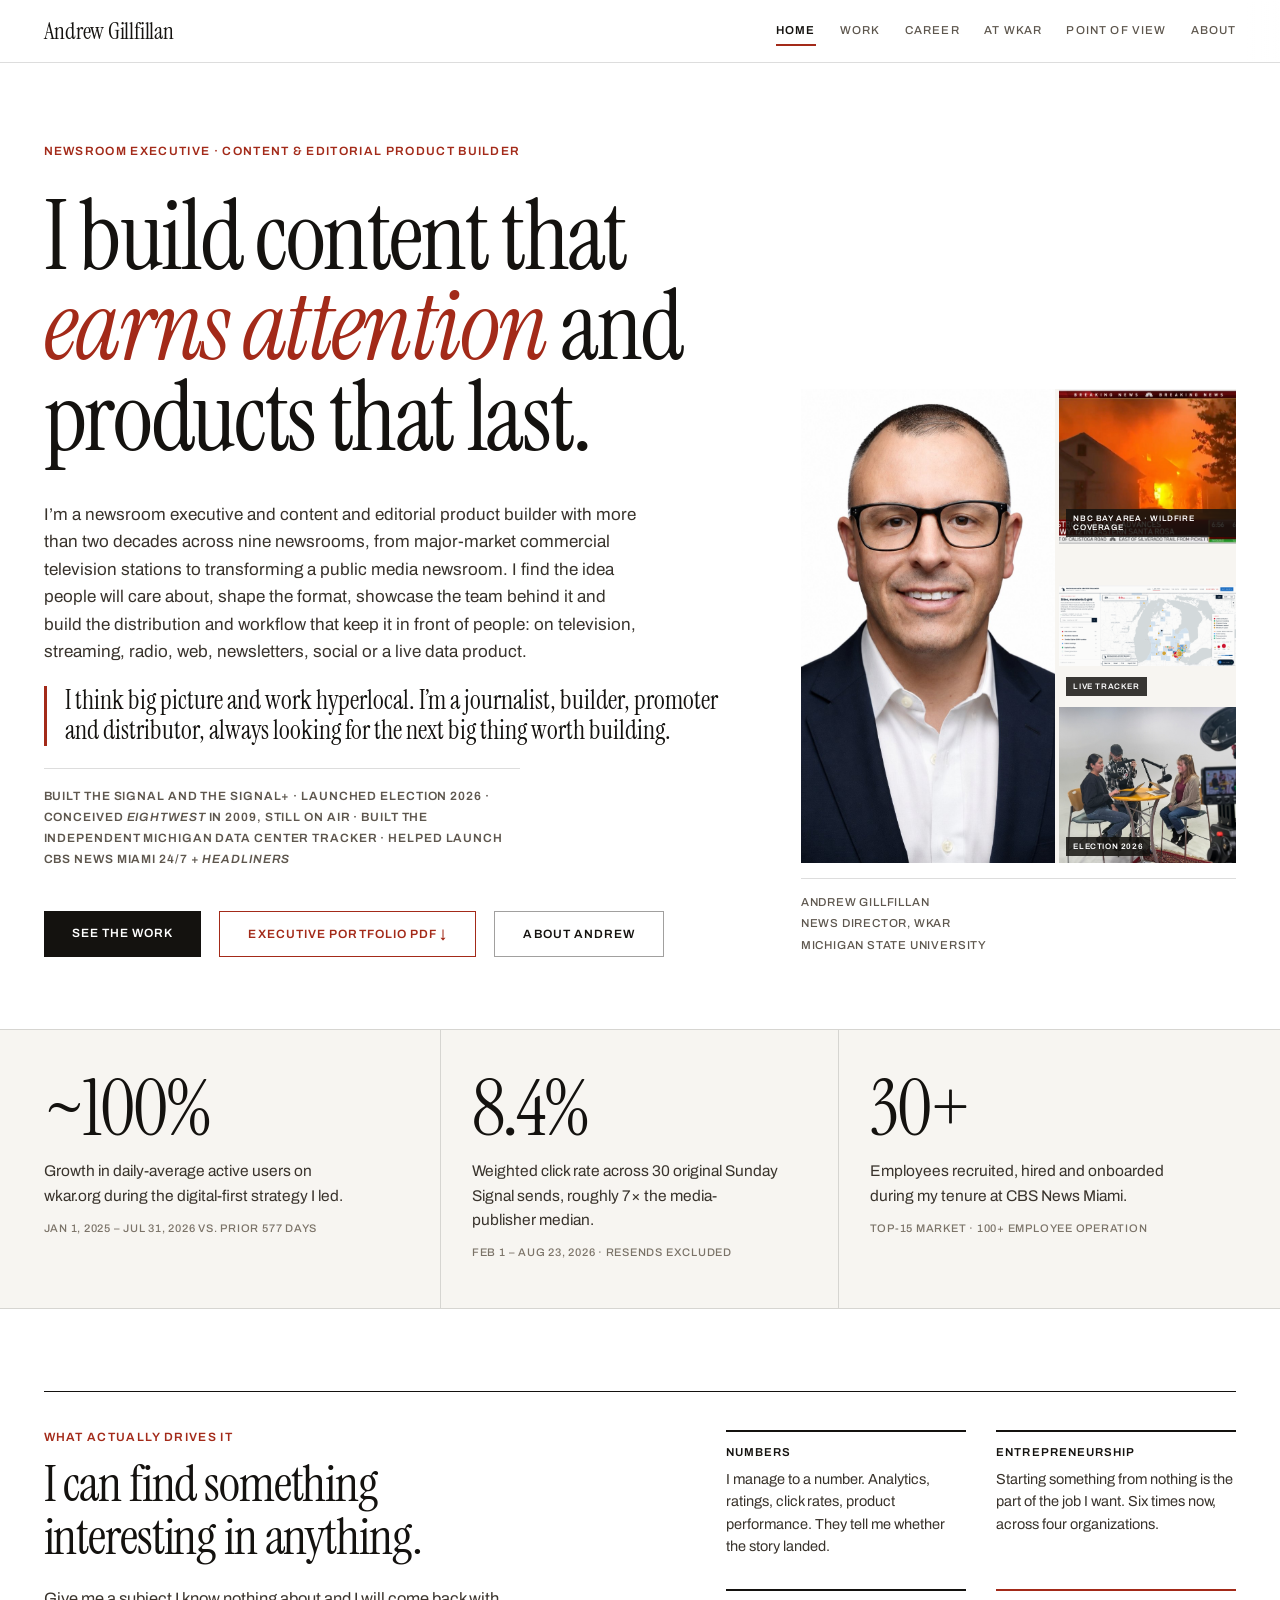
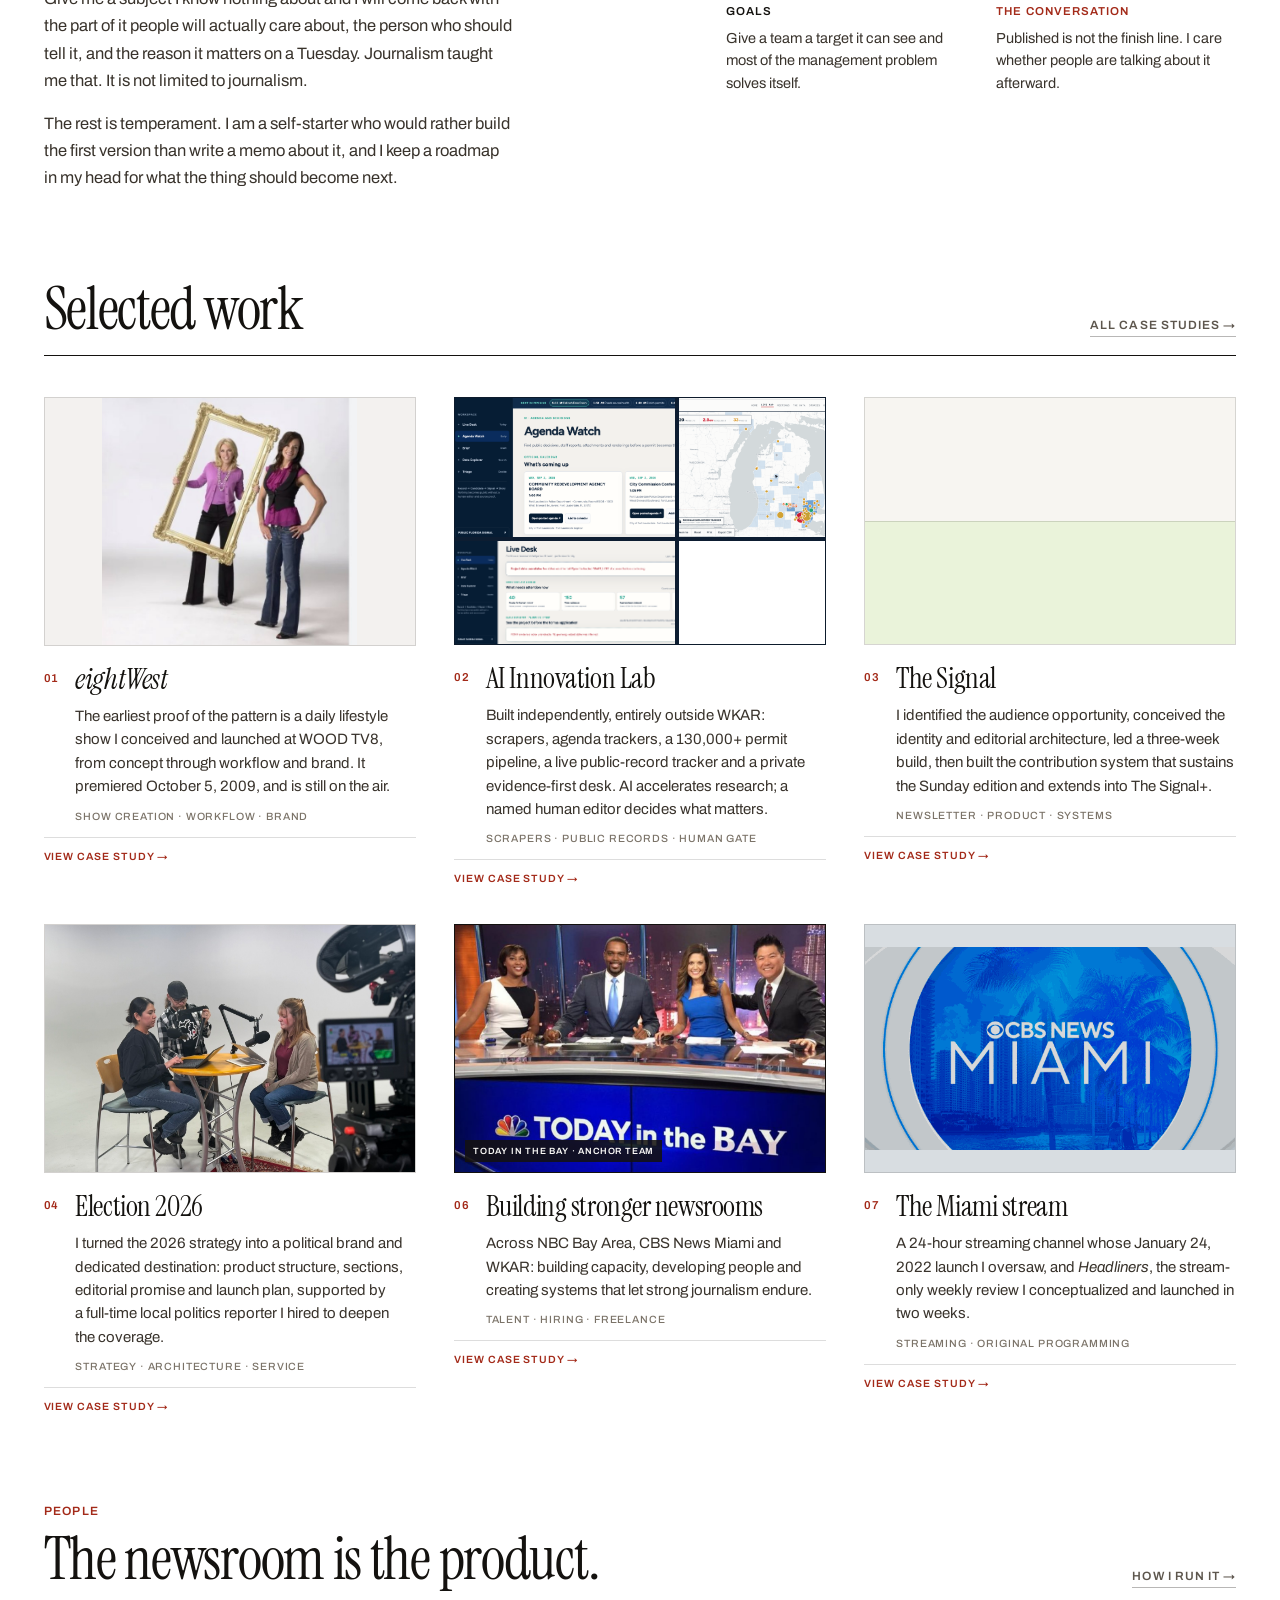
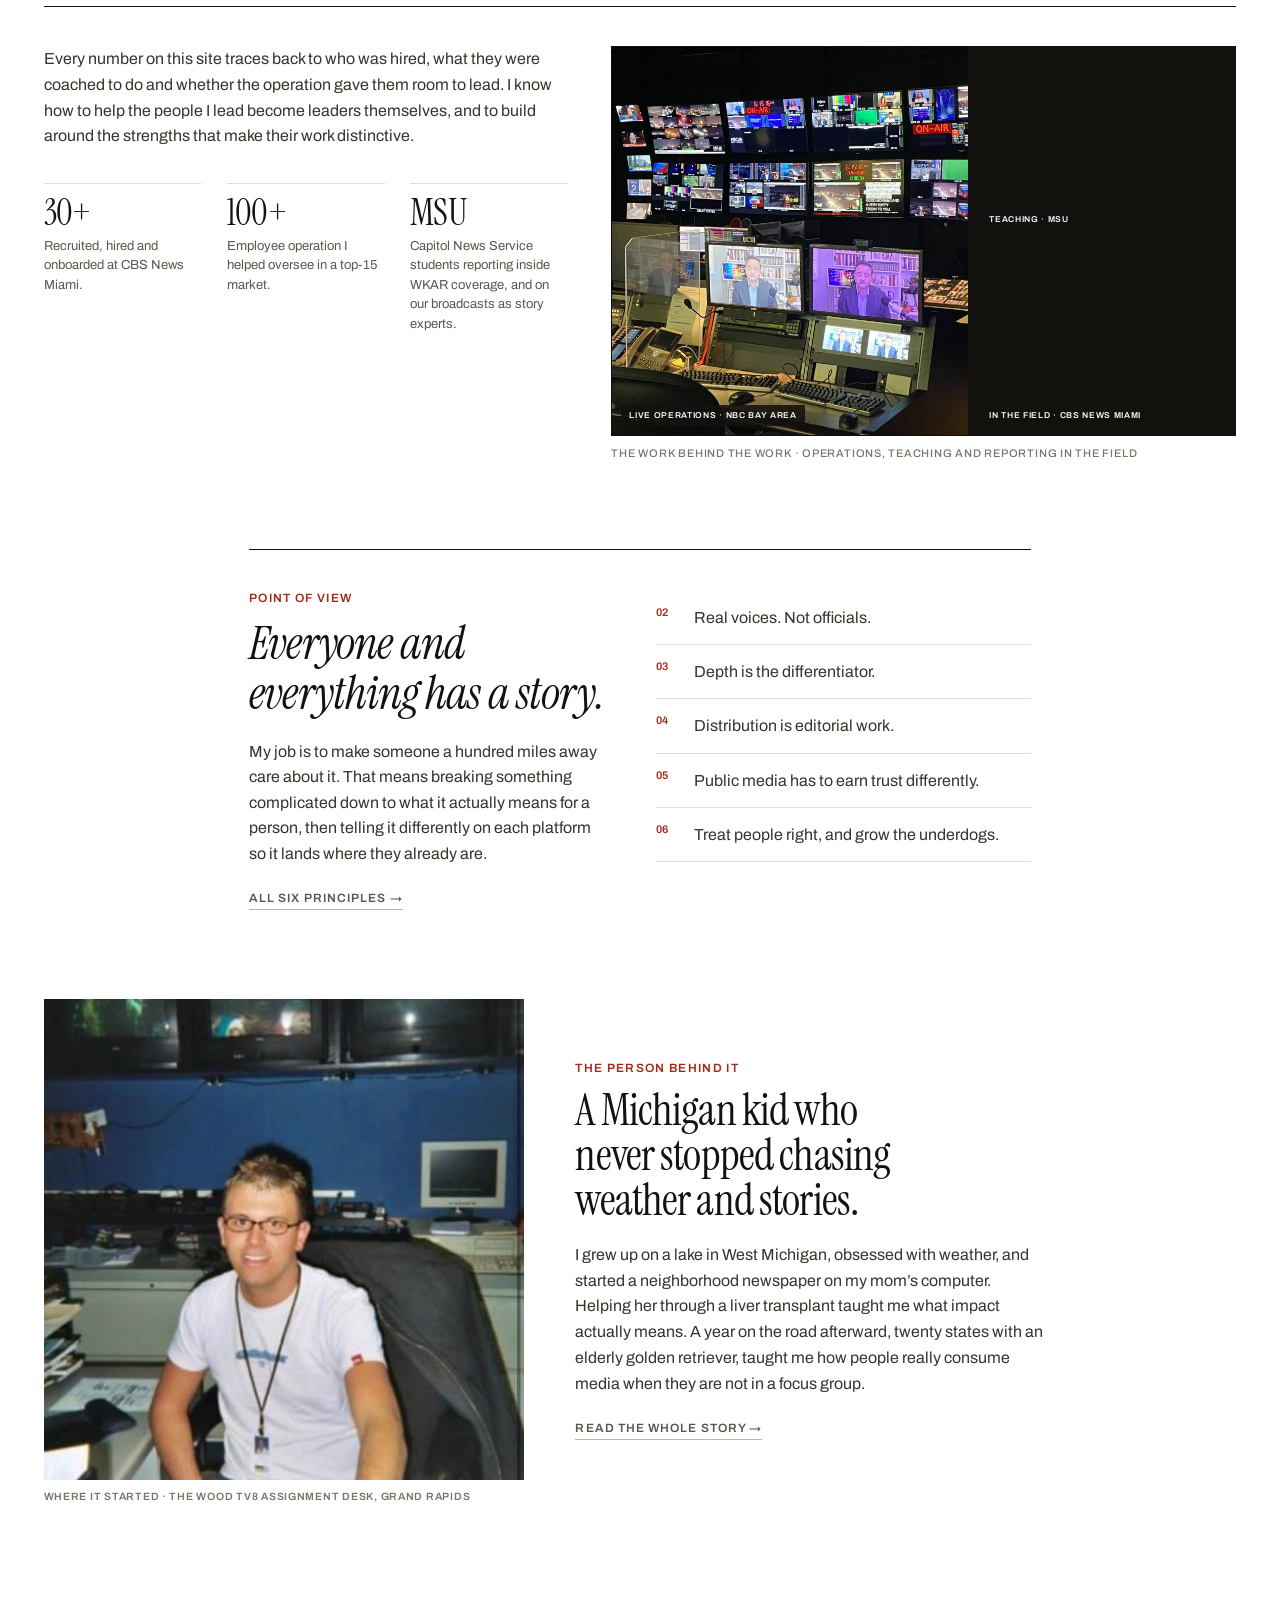
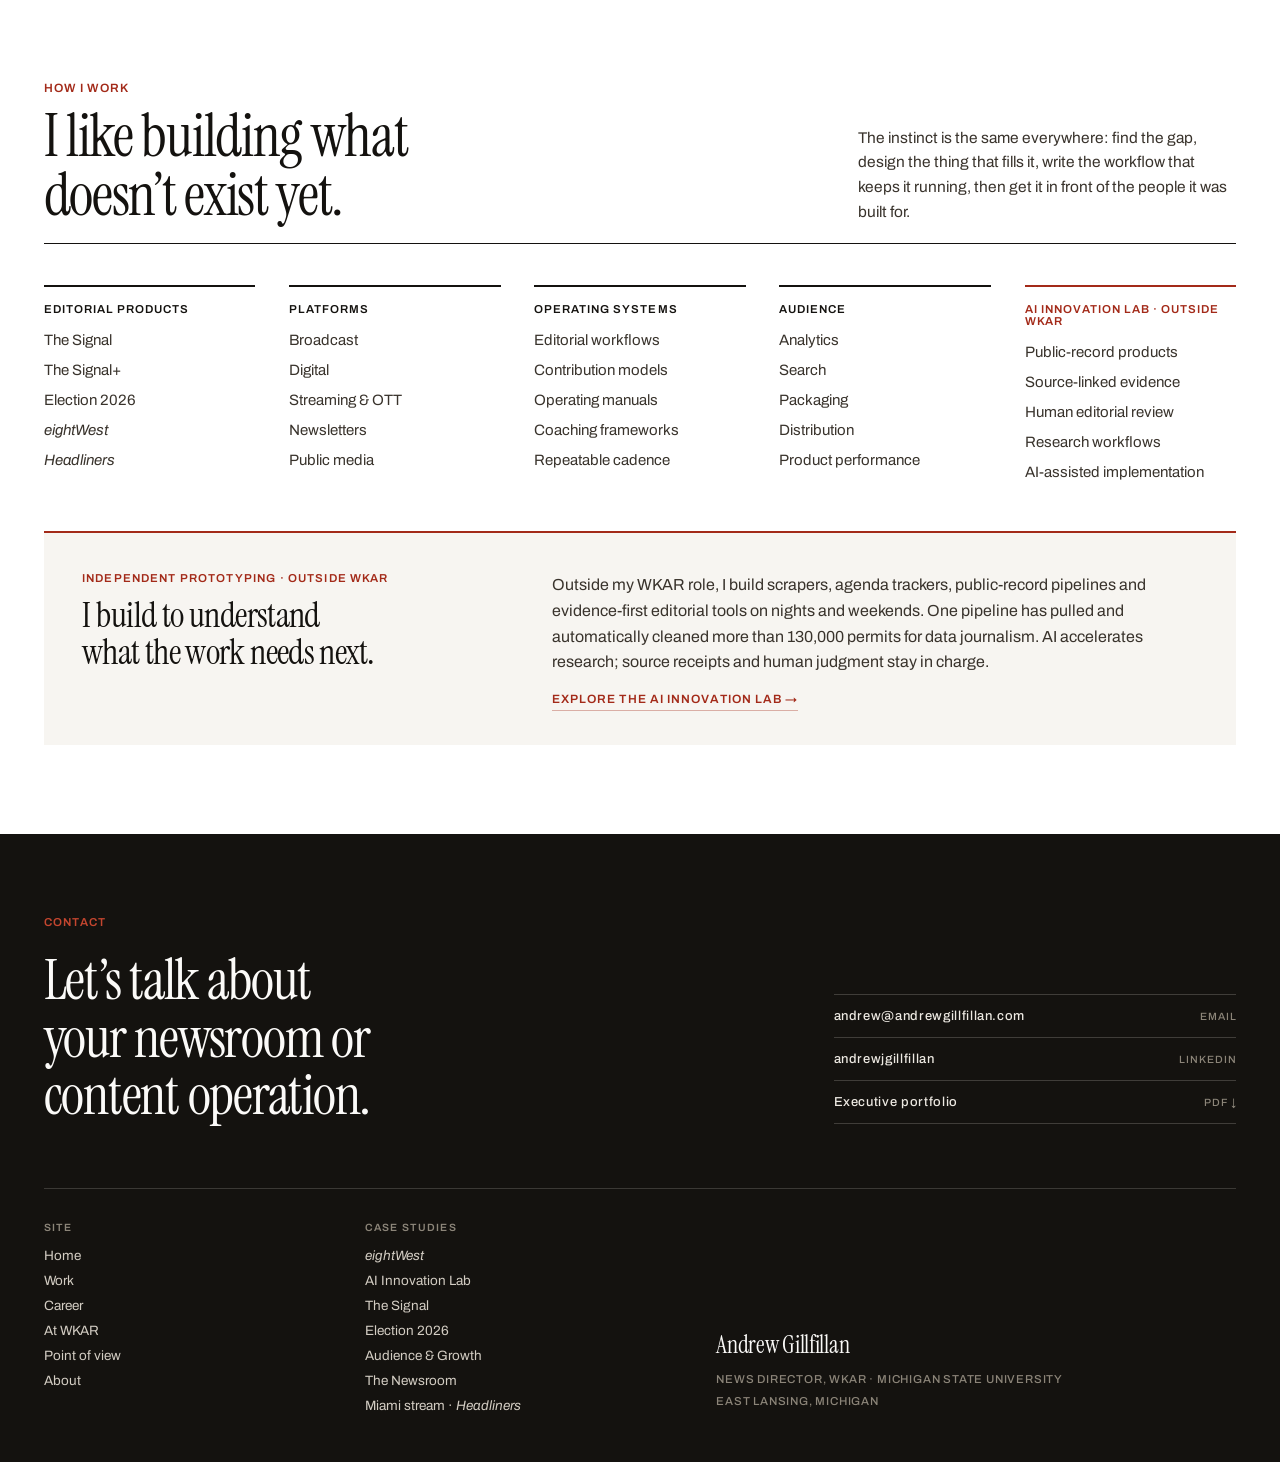
==== index.html @ 3164f72f "Frame WKAR deck and simplify mobile proof grid" ====
<!DOCTYPE html>

<html lang="en">
<head>
<meta charset="utf-8"/>
<meta content="width=device-width, initial-scale=1" name="viewport"/>
<title>Andrew Gillfillan | Newsroom Executive &amp; Content Product Builder</title>
<meta content="Andrew Gillfillan is a newsroom executive and content and editorial product builder creating durable shows, streams, newsletters, audience strategies and tools." name="description"/>
<meta content="Andrew Gillfillan" name="author"/>
<meta content="#14120F" name="theme-color"/>
<meta content="website" property="og:type"/>
<meta content="Andrew Gillfillan" property="og:site_name"/>
<meta content="Andrew Gillfillan | Content &amp; Editorial Product Builder" property="og:title"/>
<meta content="More than two decades building content, teams and products that earn attention, plus the operating systems that make them last." property="og:description"/>
<meta content="https://raw.githubusercontent.com/grahamandgoldadmin/andrewgillfillan-com/main/assets/social/andrew-gillfillan-share.jpg" property="og:image"/>
<meta content="summary_large_image" name="twitter:card"/>
<link href="favicon.svg" rel="icon" type="image/svg+xml"/>
<link href="https://fonts.googleapis.com" rel="preconnect"/>
<link crossorigin="" href="https://fonts.gstatic.com" rel="preconnect"/>
<link href="https://fonts.googleapis.com/css2?family=Instrument+Serif:ital@0;1&amp;family=Archivo:wght@400;500;600&amp;display=swap" rel="stylesheet"/>
<style>
*{box-sizing:border-box}
html,body{margin:0;padding:0}
html{scroll-behavior:smooth}
body{background:#fff;color:#14120F;font-family:Archivo,Helvetica,Arial,sans-serif;-webkit-font-smoothing:antialiased;text-rendering:optimizeLegibility}
img{display:block;max-width:100%}
a{color:inherit;text-decoration:none;transition:color .2s ease,border-color .2s ease,opacity .2s ease}
a:hover{color:#A32A19}
nav::-webkit-scrollbar{display:none}
::selection{background:#14120F;color:#fff}
a:focus-visible,button:focus-visible,[role=button]:focus-visible{outline:3px solid #A32A19;outline-offset:3px}
@media (prefers-reduced-motion: reduce){html{scroll-behavior:auto}}
</style>
<meta content="index,follow,max-image-preview:large,max-snippet:-1" name="robots"/>
<meta content="Andrew Gillfillan, Andy Gillfillan, newsroom executive, news director, content strategy, content product builder, editorial product builder, audience development, multiplatform distribution, newsroom leadership, digital growth, newsletters, streaming news, public media, WKAR, Michigan State University" name="keywords"/>
<link href="https://www.andrewgillfillan.com/" rel="canonical"/>
<meta content="https://www.andrewgillfillan.com/" property="og:url"/>
<meta content="en_US" property="og:locale"/>
<meta content="Andrew Gillfillan with breaking-news coverage from Florida, California and Miami" property="og:image:alt"/>
<meta content="Andrew Gillfillan | Content &amp; Editorial Product Builder" name="twitter:title"/>
<meta content="More than two decades building content, teams and products that earn attention, plus the operating systems that make them last." name="twitter:description"/>
<meta content="https://raw.githubusercontent.com/grahamandgoldadmin/andrewgillfillan-com/main/assets/social/andrew-gillfillan-share.jpg" name="twitter:image"/>
<link href="apple-touch-icon.png" rel="apple-touch-icon" sizes="180x180"/>
<link href="site.webmanifest" rel="manifest"/>
<link href="assets/mobile-site.css?v=7" rel="stylesheet"/>
<script type="application/ld+json">{"@context":"https://schema.org","@graph":[{"@type":"WebSite","@id":"https://www.andrewgillfillan.com/#website","url":"https://www.andrewgillfillan.com/","name":"Andrew Gillfillan","inLanguage":"en-US","about":{"@id":"https://www.andrewgillfillan.com/#andrew-gillfillan"}},{"@type":"Person","@id":"https://www.andrewgillfillan.com/#andrew-gillfillan","name":"Andrew Gillfillan","alternateName":["Andy Gillfillan","Andrew J. Gillfillan"],"givenName":"Andrew","jobTitle":["News Director","Newsroom Executive","Content and Editorial Product Builder"],"email":"mailto:andrew@andrewgillfillan.com","url":"https://www.andrewgillfillan.com/","image":"https://www.andrewgillfillan.com/assets/andrew/headshot-web.jpg","description":"Newsroom executive and content and editorial product builder with more than two decades of experience creating durable shows, streams, newsletters, audience strategies and reporting products.","sameAs":["https://www.linkedin.com/in/andrewjgillfillan"],"worksFor":{"@type":"Organization","name":"WKAR at Michigan State University","parentOrganization":{"@type":"CollegeOrUniversity","name":"Michigan State University"}},"alumniOf":{"@type":"CollegeOrUniversity","name":"Central Michigan University"},"address":{"@type":"PostalAddress","addressLocality":"East Lansing","addressRegion":"MI","addressCountry":"US"},"knowsAbout":["Content strategy","Content product development","Editorial product development","Multiplatform distribution","Audience development","Digital audience growth","Newsroom leadership","Newsroom transformation","Editorial operations","Talent development","Newsletter strategy","Streaming news","Election coverage","Breaking news","Public media","Data journalism","Public-record systems"]}]}</script>
<meta content="Andrew Gillfillan with breaking-news coverage from Florida, California and Miami" name="twitter:image:alt"/><meta content="https://raw.githubusercontent.com/grahamandgoldadmin/andrewgillfillan-com/main/assets/social/andrew-gillfillan-share.jpg" property="og:image:secure_url"/><meta content="1200" property="og:image:width"/><meta content="630" property="og:image:height"/><meta content="image/jpeg" property="og:image:type"/><style id="ag-production-styles">.ag-skip-link:focus{left:clamp(18px,3.4vw,64px)!important;top:11px!important}
.ag-home-main{display:flex;flex-direction:column}.ag-home-how-i-work{order:99}
@media(max-width:700px){[data-section-nav]{display:none!important}}
@media(max-width:700px){.ag-primary-nav-shell{flex-wrap:wrap!important;align-items:flex-end!important;gap:3px!important;padding-top:12px!important;min-height:0!important}.ag-primary-nav-shell>a{width:100%;font-size:20px!important}.ag-primary-nav{width:100%;justify-content:space-between!important;gap:0!important;overflow:visible!important;font-size:9px!important;letter-spacing:.055em!important}.ag-primary-nav a{padding:9px 1px 10px!important}.ag-primary-nav-shell::after{display:none!important}.ag-page-meta,.ag-election-attributes{display:none!important}}
.ag-mobile-hero-photo{display:none}
.ag-mobile-proof-wall{display:none}
.ag-home-metrics-heading{display:none}
@media(max-width:700px){.ag-home-main{display:flex;flex-direction:column}.ag-home-hero{order:-3}.ag-mobile-proof-wall{display:block;order:-2;overflow:hidden}.ag-home-selected-work{order:-1;padding-top:34px!important}.ag-home-selected-grid>a{display:flex!important;flex-direction:column}.ag-home-selected-grid>a:nth-child(n+4){display:none!important}.ag-home-work-copy{order:1}.ag-home-work-image{order:2;margin-top:20px}.ag-home-metrics-section,.ag-home-detail{display:none!important}.ag-home-career-teaser{padding-top:40px!important;padding-bottom:50px!important}.ag-home-career-card figure{display:flex;flex-direction:column}.ag-home-career-copy{order:1;margin:0 0 18px!important}.ag-home-career-images{order:2}.ag-mobile-hero-photo{display:block;float:right;width:112px;margin:28px 0 16px 18px!important}.ag-desktop-hero-photo{display:none!important}.ag-mobile-proof-stack{position:relative;height:270px;margin-top:18px}.ag-mobile-proof-card{position:absolute;display:block;margin:0;border:5px solid #fff;background:#fff;box-shadow:0 14px 34px rgba(20,18,15,.18);overflow:hidden}.ag-mobile-proof-card img{display:block;width:100%;height:100%;object-fit:cover}.ag-mobile-proof-card--eightwest{left:1%;top:28px;width:45%;aspect-ratio:1.5/1;transform:rotate(-7deg);z-index:1}.ag-mobile-proof-card--otr{right:1%;top:20px;width:46%;aspect-ratio:1.5/1;transform:rotate(7deg);z-index:2}.ag-mobile-proof-card--miami{left:13%;top:92px;width:69%;aspect-ratio:1.805/1;transform:rotate(-1.5deg);z-index:3}.ag-mobile-proof-card--fire{right:1%;top:159px;width:45%;aspect-ratio:1.805/1;transform:rotate(5deg);z-index:4}.ag-capabilities-grid{grid-template-columns:repeat(2,minmax(0,1fr))!important;gap:1px!important;padding-top:0!important;margin-top:28px;background:rgba(20,18,15,.14);border:1px solid rgba(20,18,15,.14)}.ag-capabilities-grid>div{min-width:0;background:#fff;padding:18px 14px!important;border-top:0!important}.ag-capabilities-grid>div:last-child{grid-column:1/-1;background:#F7F5F1}.ag-capabilities-grid>div>div{margin-top:10px!important;gap:5px!important;font-size:13px!important;line-height:1.35!important}.ag-wkar-home-stats{display:none!important}}
.ag-hover-1:hover{color:#A32A19}
.ag-hover-2:hover{color:#A32A19}
.ag-hover-3:hover{color:#A32A19}
.ag-hover-4:hover{color:#A32A19}
.ag-hover-5:hover{color:#A32A19}
.ag-hover-6:hover{color:#A32A19}
.ag-hover-7:hover{background:#A32A19; color:#fff}
.ag-hover-8:hover{border-color:#A32A19; color:#A32A19}
.ag-hover-9:hover{color:#A32A19; border-bottom-color:#A32A19}
.ag-hover-10:hover{color:#14120F}
.ag-hover-11:hover{color:#14120F}
.ag-hover-12:hover{color:#14120F}
.ag-hover-13:hover{color:#14120F}
.ag-hover-14:hover{color:#14120F}
.ag-hover-15:hover{color:#14120F}
.ag-hover-16:hover{color:#A32A19; border-bottom-color:#A32A19}
.ag-hover-17:hover{color:#A32A19; border-bottom-color:#A32A19}
.ag-hover-18:hover{color:#A32A19; border-bottom-color:#A32A19}
.ag-hover-19:hover{color:#A32A19; border-bottom-color:#A32A19}
.ag-hover-20:hover{color:#14120F}
.ag-hover-21:hover{color:#14120F}
.ag-hover-22:hover{color:#A32A19; border-bottom-color:#A32A19}
.ag-hover-23:hover{color:#A32A19; border-bottom-color:#A32A19}
.ag-hover-24:hover{color:#E0785F}
.ag-hover-25:hover{color:#E0785F}
.ag-hover-26:hover{color:#E0785F}
.ag-hover-27:hover{color:#fff}
.ag-hover-28:hover{color:#fff}
.ag-hover-29:hover{color:#fff}
.ag-hover-30:hover{color:#fff}
.ag-hover-31:hover{color:#fff}
.ag-hover-32:hover{color:#fff}
.ag-hover-33:hover{color:#fff}
.ag-hover-34:hover{color:#fff}
.ag-hover-35:hover{color:#fff}
.ag-hover-36:hover{color:#fff}
.ag-hover-37:hover{color:#fff}
.ag-hover-38:hover{color:#fff}
.ag-after-1::after{content:''; position:absolute; right:0; top:1px; bottom:1px; width:clamp(0px,4vw,34px); pointer-events:none; background:linear-gradient(to right, rgba(255,255,255,0), rgba(255,255,255,.96))}</style></head>
<body class="ag-page-home">
<header style="position:sticky; top:0; z-index:800; background:rgba(255,255,255,.94); backdrop-filter:saturate(140%) blur(8px); -webkit-backdrop-filter:saturate(140%) blur(8px); border-bottom:1px solid rgba(20,18,15,.14);">
<a class="ag-skip-link" href="#main" style="position:absolute; left:-9999px; top:0; background:#14120F; color:#fff; padding:10px 16px; font-size:12px; letter-spacing:.08em; text-transform:uppercase;">Skip to content</a>
<div class="ag-primary-nav-shell ag-after-1" style="position:relative; max-width:1600px; margin:0 auto; padding:0 clamp(18px,3.4vw,64px); display:flex; align-items:center; justify-content:space-between; gap:clamp(12px,2vw,24px); min-height:62px;">
<a href="index.html" style="font-family:'Instrument Serif',Georgia,serif; font-size:clamp(17px,4.3vw,23px); letter-spacing:-.01em; line-height:1; white-space:nowrap; flex:0 0 auto;">Andrew Gillfillan</a>
<nav aria-label="Primary" class="ag-primary-nav" style="display:flex; align-items:center; gap:clamp(11px,1.9vw,30px); overflow-x:auto; -ms-overflow-style:none; scrollbar-width:none; font-size:11.5px; font-weight:500; letter-spacing:.1em; text-transform:uppercase;">
<a aria-current="page" class="ag-hover-1" href="index.html" style="white-space:nowrap; padding:8px 0; border-bottom:2px solid #A32A19; color:#14120F; font-weight:600;">Home</a>
<a class="ag-hover-2" href="work.html" style="white-space:nowrap; padding:8px 0; border-bottom:2px solid transparent; color:#5D564D;">Work</a>
<a class="ag-hover-4" href="career.html" style="white-space:nowrap; padding:8px 0; border-bottom:2px solid transparent; color:#5D564D;">Career</a>
<a class="ag-hover-3" href="at-wkar.html" style="white-space:nowrap; padding:8px 0; border-bottom:2px solid transparent; color:#5D564D;">At WKAR</a>

<a class="ag-hover-5" href="point-of-view.html" style="white-space:nowrap; padding:8px 0; border-bottom:2px solid transparent; color:#5D564D;">Point of view</a>
<a class="ag-hover-6" href="about.html" style="white-space:nowrap; padding:8px 0; border-bottom:2px solid transparent; color:#5D564D;">About</a>
</nav>
</div>
</header>
<main class="ag-home-main" id="main">
<section class="ag-home-hero" style="max-width:1600px; margin:0 auto; padding:clamp(44px,6vw,104px) clamp(18px,3.4vw,64px) 0;">
<div style="display:flex; flex-wrap:wrap; gap:clamp(28px,4.2vw,80px); align-items:flex-end;">
<div style="flex:3 1 440px; min-width:0;">
<p style="margin:0; font-size:12px; font-weight:600; letter-spacing:.11em; text-transform:uppercase; color:#A32A19; line-height:1.9;">Newsroom executive · Content &amp; editorial product builder</p>
<h1 style="margin:clamp(18px,2.2vw,32px) 0 0; font-family:'Instrument Serif',Georgia,serif; font-weight:400; font-size:clamp(52px,7.6vw,132px); line-height:.93; letter-spacing:-.024em; text-wrap:balance;">I build content that <em style="color:#A32A19;">earns attention</em> and products that last.</h1>
<figure class="ag-mobile-hero-photo" style="margin:0;">
<img alt="Andrew Gillfillan" decoding="async" loading="eager" src="assets/andrew/headshot-web.jpg" style="width:100%; aspect-ratio:4/5; object-fit:cover; object-position:center 14%; border:1px solid rgba(20,18,15,.14);" width="1128" height="1394"/>
</figure>
<p class="ag-mobile-only ag-mobile-hero-deck">I think big picture and work hyperlocal. I’m a journalist, builder, promoter and distributor, always looking for the next big thing worth building.</p>
<p style="margin:clamp(26px,3vw,40px) 0 0; max-width:60ch; font-size:clamp(17px,1.2vw,21px); line-height:1.62; color:#39332C; text-wrap:pretty;">I’m a newsroom executive and content and editorial product builder with more than two decades across nine newsrooms, from major-market commercial television stations to transforming a public media newsroom. I find the idea people will care about, shape the format, showcase the team behind it and build the distribution and workflow that keep it in front of people: on television, streaming, radio, web, newsletters, social or a live data product.</p>
<p class="ag-home-positioning" style="margin:20px 0 0; max-width:58ch; padding-left:18px; border-left:3px solid #A32A19; font-family:'Instrument Serif',Georgia,serif; font-size:clamp(23px,2vw,34px); line-height:1.18; color:#14120F; text-wrap:balance;">I think big picture and work hyperlocal. I’m a journalist, builder, promoter and distributor, always looking for the next big thing worth building.</p>
<p class="ag-home-proof-line" style="margin:22px 0 0; max-width:68ch; padding-top:17px; border-top:1px solid rgba(20,18,15,.14); font-size:12px; font-weight:600; letter-spacing:.075em; line-height:1.75; text-transform:uppercase; color:#5D564D;">Built The Signal and The Signal+ · Launched Election 2026 · Conceived <em>eightWest</em> in 2009, still on air · Built the independent Michigan Data Center Tracker · Helped launch CBS News Miami 24/7 + <em>Headliners</em></p>
<div class="ag-home-primary-actions" style="display:flex; flex-wrap:wrap; gap:12px 18px; margin-top:clamp(28px,3.2vw,44px); font-size:12px; font-weight:600; letter-spacing:.09em; text-transform:uppercase;">
<a class="ag-hover-7" href="work.html" style="background:#14120F; color:#fff; padding:15px 28px;">See the work</a>
<a class="ag-hover-8 ag-home-pdf-link" href="assets/docs/Andrew_Gillfillan_Executive_Portfolio.pdf" rel="noopener noreferrer" style="border:1px solid #A32A19; color:#A32A19; padding:15px 28px;" target="_blank">Executive portfolio PDF ↓</a>
<a class="ag-hover-8" href="about.html" style="border:1px solid rgba(20,18,15,.4); padding:15px 28px;">About Andrew</a>
</div>
</div>
<div class="ag-desktop-hero-photo" style="flex:2 1 260px; min-width:0;">
<div class="ag-desktop-hero-collage">
<figure class="ag-desktop-hero-headshot"><img alt="Andrew Gillfillan" decoding="async" loading="eager" src="assets/andrew/headshot-web.jpg" width="1128" height="1394"/></figure>
<figure><img alt="NBC Bay Area breaking-news coverage of a wildfire advancing through Santa Rosa" decoding="async" src="assets/career/fire-coverage-2.jpg" style="object-fit:cover!important; object-position:center 48%!important; background:#14120F;" width="1500" height="831"/><figcaption>NBC Bay Area · Wildfire coverage</figcaption></figure>
<figure><img alt="The authentic Michigan Data Center Tracker interactive map" decoding="async" src="assets/data-systems/tracker-live-map-statewide.png" width="2000" height="920"/><figcaption>Live tracker</figcaption></figure>
<figure><img alt="The WKAR team recording an Election 2026 studio conversation" decoding="async" src="assets/election-2026-live/election-studio-recording.jpeg" style="object-fit:cover!important; object-position:center 48%!important; background:#14120F;" width="1320" height="925"/><figcaption>Election 2026</figcaption></figure>
</div>
<p style="margin:15px 0 0; padding-top:13px; border-top:1px solid rgba(20,18,15,.14); font-size:11.5px; font-weight:500; letter-spacing:.07em; text-transform:uppercase; color:#5D564D; line-height:1.9;">Andrew Gillfillan<br/>News Director, WKAR<br/>Michigan State University</p>
</div>
</div>
</section>
<section aria-label="Selected moments from Andrew Gillfillan's career" class="ag-mobile-proof-wall" id="career-glance" style="max-width:700px; margin:0 auto; padding:30px 18px 12px; border-bottom:1px solid rgba(20,18,15,.14);">
<div style="border-top:1px solid rgba(20,18,15,.14); padding-top:20px;">
<p style="margin:0; font-family:'Instrument Serif',Georgia,serif; font-size:30px; line-height:1; letter-spacing:-.02em;">More than two decades in the field</p>
</div>
<div class="ag-mobile-proof-stack">
<figure class="ag-mobile-proof-card ag-mobile-proof-card--eightwest"><img alt="The WKAR team recording an Election 2026 studio conversation" decoding="async" loading="eager" src="assets/election-2026-live/election-studio-recording.jpeg" style="object-fit:cover!important; object-position:center 48%;" width="1320" height="925"/><figcaption>Election 2026 · In the studio</figcaption></figure>
<figure class="ag-mobile-proof-card ag-mobile-proof-card--otr"><img alt="The full Today in the Bay anchor team at the NBC Bay Area desk" decoding="async" loading="eager" src="assets/california/today-in-the-bay-team.jpeg" style="object-fit:cover!important; object-position:center;" width="1154" height="724"/><figcaption>Today in the Bay · Anchor team</figcaption></figure>
<figure class="ag-mobile-proof-card ag-mobile-proof-card--miami"><img alt="The Off the Record studio at WKAR with the set, cameras and lighting grid" decoding="async" loading="eager" src="assets/photo/off-the-record-studio.jpeg" style="object-fit:cover!important; object-position:center 50%;" width="1320" height="890"/><figcaption>Off the Record · Behind the scenes</figcaption></figure>
<figure class="ag-mobile-proof-card ag-mobile-proof-card--fire"><img alt="Live NBC Bay Area coverage as a wildfire advances through Santa Rosa" decoding="async" loading="eager" src="assets/career/fire-coverage-2.jpg" style="object-fit:cover!important; object-position:center;" width="1500" height="831"/><figcaption>Wildfire coverage · NBC Bay Area</figcaption></figure>
</div>
<p style="margin:0; text-align:center; font-size:9.5px; font-weight:600; letter-spacing:.11em; line-height:1.55; text-transform:uppercase; color:#7B7368;">Breaking news · original products · public media</p>
</section>
<section class="ag-home-metrics-section" data-reveal="" style="margin-top:clamp(46px,5.6vw,92px); border-top:1px solid rgba(20,18,15,.14); border-bottom:1px solid rgba(20,18,15,.14); background:#F7F5F1;"><div class="ag-home-metrics-heading" style="max-width:1600px; margin:0 auto; padding:30px 18px 24px; border-bottom:1px solid rgba(20,18,15,.14);"><p style="margin:0; font-size:11px; font-weight:600; letter-spacing:.11em; text-transform:uppercase; color:#A32A19;">Selected results</p><h2 style="margin:10px 0 0; font-family:'Instrument Serif',Georgia,serif; font-weight:400; font-size:36px; line-height:1; letter-spacing:-.02em;">Across the work.</h2><p style="margin:12px 0 0; font-size:10.5px; font-weight:600; letter-spacing:.085em; text-transform:uppercase; color:#7B7368; line-height:1.55;">WKAR · The Signal · CBS News Miami</p></div>
<div style="max-width:1600px; margin:0 auto; padding:0 clamp(18px,3.4vw,64px); display:flex; flex-wrap:wrap;">
<div style="flex:1 1 280px; min-width:0; padding:clamp(30px,3.6vw,56px) clamp(20px,2.4vw,44px) clamp(30px,3.6vw,56px) 0; border-right:1px solid rgba(20,18,15,.14);">
<p style="margin:0; font-family:'Instrument Serif',Georgia,serif; font-size:clamp(52px,6vw,94px); line-height:.88; letter-spacing:-.024em;">~100%</p>
<p style="margin:16px 0 0; font-size:15.5px; line-height:1.56; color:#39332C; max-width:34ch;">Growth in daily-average active users on wkar.org during the digital-first strategy I led.</p>
<p style="margin:11px 0 0; font-size:11px; font-weight:500; letter-spacing:.07em; text-transform:uppercase; color:#7B7368; line-height:1.7;">Jan 1, 2025 – Jul 31, 2026 vs. prior 577 days</p>
</div>
<div style="flex:1 1 280px; min-width:0; padding:clamp(30px,3.6vw,56px) clamp(20px,2.4vw,44px); border-right:1px solid rgba(20,18,15,.14);">
<p style="margin:0; font-family:'Instrument Serif',Georgia,serif; font-size:clamp(52px,6vw,94px); line-height:.88; letter-spacing:-.024em;">8.4%</p>
<p style="margin:16px 0 0; font-size:15.5px; line-height:1.56; color:#39332C; max-width:34ch;">Weighted click rate across 30 original Sunday Signal sends, roughly 7× the media-publisher median.</p>
<p style="margin:11px 0 0; font-size:11px; font-weight:500; letter-spacing:.07em; text-transform:uppercase; color:#7B7368; line-height:1.7;">Feb 1 – Aug 23, 2026 · resends excluded</p>
</div>
<div style="flex:1 1 280px; min-width:0; padding:clamp(30px,3.6vw,56px) 0 clamp(30px,3.6vw,56px) clamp(20px,2.4vw,44px);">
<p style="margin:0; font-family:'Instrument Serif',Georgia,serif; font-size:clamp(52px,6vw,94px); line-height:.88; letter-spacing:-.024em;">30+</p>
<p style="margin:16px 0 0; font-size:15.5px; line-height:1.56; color:#39332C; max-width:34ch;">Employees recruited, hired and onboarded during my tenure at CBS News Miami.</p>
<p style="margin:11px 0 0; font-size:11px; font-weight:500; letter-spacing:.07em; text-transform:uppercase; color:#7B7368; line-height:1.7;">Top-15 market · 100+ employee operation</p>
</div>
</div>
</section>
<section class="ag-home-detail" style="max-width:1600px; margin:0 auto; padding:clamp(52px,6.4vw,104px) clamp(18px,3.4vw,64px) 0;">
<div data-reveal="" style="display:flex; flex-wrap:wrap; gap:clamp(28px,4vw,80px); align-items:flex-start; border-top:1px solid #14120F; padding-top:clamp(26px,3vw,44px);">
<div style="flex:1 1 420px; min-width:0;">
<p style="margin:0; font-size:12px; font-weight:600; letter-spacing:.11em; text-transform:uppercase; color:#A32A19;">What actually drives it</p>
<h2 style="margin:14px 0 0; font-family:'Instrument Serif',Georgia,serif; font-weight:400; font-size:clamp(32px,4vw,62px); line-height:1.03; letter-spacing:-.022em; max-width:19ch; text-wrap:balance;">I can find something interesting in anything.</h2>
<p style="margin:22px 0 0; max-width:52ch; font-size:16.5px; line-height:1.64; color:#39332C; text-wrap:pretty;">Give me a subject I know nothing about and I will come back with the part of it people will actually care about, the person who should tell it, and the reason it matters on a Tuesday. Journalism taught me that. It is not limited to journalism.</p>
<p style="margin:16px 0 0; max-width:52ch; font-size:16.5px; line-height:1.64; color:#39332C; text-wrap:pretty;">The rest is temperament. I am a self-starter who would rather build the first version than write a memo about it, and I keep a roadmap in my head for what the thing should become next.</p>
</div>
<div style="flex:1 1 300px; min-width:0; display:grid; grid-template-columns:repeat(auto-fit,minmax(min(100%,220px),1fr)); gap:clamp(20px,2.4vw,34px);">
<div style="border-top:2px solid #14120F; padding-top:14px;">
<p style="margin:0; font-size:11.5px; font-weight:600; letter-spacing:.09em; text-transform:uppercase; color:#14120F;">Numbers</p>
<p style="margin:10px 0 0; font-size:14.5px; line-height:1.55; color:#39332C;">I manage to a number. Analytics, ratings, click rates, product performance. They tell me whether the story landed.</p>
</div>
<div style="border-top:2px solid #14120F; padding-top:14px;">
<p style="margin:0; font-size:11.5px; font-weight:600; letter-spacing:.09em; text-transform:uppercase; color:#14120F;">Entrepreneurship</p>
<p style="margin:10px 0 0; font-size:14.5px; line-height:1.55; color:#39332C;">Starting something from nothing is the part of the job I want. Six times now, across four organizations.</p>
</div>
<div style="border-top:2px solid #14120F; padding-top:14px;">
<p style="margin:0; font-size:11.5px; font-weight:600; letter-spacing:.09em; text-transform:uppercase; color:#14120F;">Goals</p>
<p style="margin:10px 0 0; font-size:14.5px; line-height:1.55; color:#39332C;">Give a team a target it can see and most of the management problem solves itself.</p>
</div>
<div style="border-top:2px solid #A32A19; padding-top:14px;">
<p style="margin:0; font-size:11.5px; font-weight:600; letter-spacing:.09em; text-transform:uppercase; color:#A32A19;">The conversation</p>
<p style="margin:10px 0 0; font-size:14.5px; line-height:1.55; color:#39332C;">Published is not the finish line. I care whether people are talking about it afterward.</p>
</div>
</div>
</div>
</section>
<section class="ag-home-detail ag-home-how-i-work" style="max-width:1600px; margin:0 auto; padding:clamp(58px,7vw,116px) clamp(18px,3.4vw,64px) clamp(58px,7vw,110px);">
<div data-reveal="" style="display:flex; flex-wrap:wrap; align-items:flex-end; justify-content:space-between; gap:22px; border-bottom:1px solid #14120F; padding-bottom:18px;">
<div>
<p style="margin:0; font-size:12px; font-weight:600; letter-spacing:.11em; text-transform:uppercase; color:#A32A19;">How I work</p>
<h2 style="margin:12px 0 0; font-family:'Instrument Serif',Georgia,serif; font-weight:400; font-size:clamp(36px,4.6vw,74px); line-height:1; letter-spacing:-.022em; max-width:17ch; text-wrap:balance;">I like building what doesn’t exist yet.</h2>
</div>
<p style="margin:0; max-width:42ch; font-size:15.5px; line-height:1.6; color:#39332C; text-wrap:pretty;">The instinct is the same everywhere: find the gap, design the thing that fills it, write the workflow that keeps it running, then get it in front of the people it was built for.</p>
</div>
<div class="ag-capabilities-grid" data-reveal="" style="display:grid; grid-template-columns:repeat(auto-fit,minmax(min(100%,210px),1fr)); gap:clamp(24px,2.6vw,44px); padding-top:clamp(28px,3.2vw,48px);">
<div style="border-top:2px solid #14120F; padding-top:16px;">
<p style="margin:0; font-size:11.5px; font-weight:600; letter-spacing:.09em; text-transform:uppercase; color:#14120F;">Editorial products</p>
<div style="display:flex; flex-direction:column; gap:9px; margin-top:15px; font-size:15px; line-height:1.4; color:#39332C;">
<span>The Signal</span><span>The Signal+</span><span>Election 2026</span><span><em>eightWest</em></span><span><em>Headliners</em></span>
</div>
</div>
<div style="border-top:2px solid #14120F; padding-top:16px;">
<p style="margin:0; font-size:11.5px; font-weight:600; letter-spacing:.09em; text-transform:uppercase; color:#14120F;">Platforms</p>
<div style="display:flex; flex-direction:column; gap:9px; margin-top:15px; font-size:15px; line-height:1.4; color:#39332C;">
<span>Broadcast</span><span>Digital</span><span>Streaming &amp; OTT</span><span>Newsletters</span><span>Public media</span>
</div>
</div>
<div style="border-top:2px solid #14120F; padding-top:16px;">
<p style="margin:0; font-size:11.5px; font-weight:600; letter-spacing:.09em; text-transform:uppercase; color:#14120F;">Operating systems</p>
<div style="display:flex; flex-direction:column; gap:9px; margin-top:15px; font-size:15px; line-height:1.4; color:#39332C;">
<span>Editorial workflows</span><span>Contribution models</span><span>Operating manuals</span><span>Coaching frameworks</span><span>Repeatable cadence</span>
</div>
</div>
<div style="border-top:2px solid #14120F; padding-top:16px;">
<p style="margin:0; font-size:11.5px; font-weight:600; letter-spacing:.09em; text-transform:uppercase; color:#14120F;">Audience</p>
<div style="display:flex; flex-direction:column; gap:9px; margin-top:15px; font-size:15px; line-height:1.4; color:#39332C;">
<span>Analytics</span><span>Search</span><span>Packaging</span><span>Distribution</span><span>Product performance</span>
</div>
</div>
<div style="border-top:2px solid #A32A19; padding-top:16px;">
<p style="margin:0; font-size:11.5px; font-weight:600; letter-spacing:.09em; text-transform:uppercase; color:#A32A19;">AI Innovation Lab · outside WKAR</p>
<div style="display:flex; flex-direction:column; gap:9px; margin-top:15px; font-size:15px; line-height:1.4; color:#39332C;">
<span>Public-record products</span><span>Source-linked evidence</span><span>Human editorial review</span><span>Research workflows</span><span>AI-assisted implementation</span>
</div>
</div>
</div>
<div data-reveal="" style="display:flex; flex-wrap:wrap; gap:clamp(26px,3.4vw,64px); margin-top:clamp(34px,3.8vw,60px); padding:clamp(26px,3vw,44px) clamp(24px,3vw,48px); background:#F7F5F1; border-top:2px solid #A32A19;">
<div style="flex:1 1 260px; min-width:0;">
<p style="margin:0; font-size:11.5px; font-weight:600; letter-spacing:.1em; text-transform:uppercase; color:#A32A19;">Independent prototyping · outside WKAR</p>
<p style="margin:13px 0 0; font-family:'Instrument Serif',Georgia,serif; font-size:clamp(26px,2.7vw,40px); line-height:1.08; letter-spacing:-.018em; max-width:20ch; text-wrap:balance;">I build to understand what the work needs next.</p>
</div>
<div style="flex:1.6 1 380px; min-width:0; display:flex; flex-direction:column; justify-content:center; gap:14px;">
<p style="margin:0; font-size:16px; line-height:1.62; color:#39332C; text-wrap:pretty;">Outside my WKAR role, I build scrapers, agenda trackers, public-record pipelines and evidence-first editorial tools on nights and weekends. One pipeline has pulled and automatically cleaned more than 130,000 permits for data journalism. AI accelerates research; source receipts and human judgment stay in charge.</p>
<p style="margin:0;"><a href="data-ai-systems.html" style="font-size:12px; font-weight:600; letter-spacing:.09em; text-transform:uppercase; color:#A32A19; border-bottom:1px solid rgba(163,42,25,.35); padding-bottom:4px;">Explore the AI Innovation Lab →</a></p>
</div>
</div>
</section>
<section class="ag-home-detail ag-home-redundant-timeline" style="max-width:1600px; margin:0 auto; padding:clamp(58px,7vw,116px) clamp(18px,3.4vw,64px) 0;">
<div data-reveal="" style="display:flex; flex-wrap:wrap; align-items:flex-end; justify-content:space-between; gap:22px; border-bottom:1px solid #14120F; padding-bottom:18px;">
<div>
<p style="margin:0; font-size:12px; font-weight:600; letter-spacing:.11em; text-transform:uppercase; color:#A32A19;">Seventeen years of it</p>
<h2 style="margin:12px 0 0; font-family:'Instrument Serif',Georgia,serif; font-weight:400; font-size:clamp(36px,4.6vw,74px); line-height:1; letter-spacing:-.022em; max-width:17ch; text-wrap:balance;">Building has always been the pattern.</h2>
</div>
<p style="margin:0; max-width:40ch; font-size:15.5px; line-height:1.6; color:#39332C; text-wrap:pretty;">Four products, four newsrooms, four different decades of technology. Same instinct each time.</p>
</div>
<div data-reveal="" style="position:relative; margin-top:clamp(34px,4vw,64px);">
<div style="display:grid; grid-template-columns:repeat(auto-fit,minmax(min(100%,230px),1fr)); gap:clamp(22px,2.4vw,40px);">
<div style="border-top:1px solid rgba(20,18,15,.14); padding-top:20px; position:relative;">
<span style="position:absolute; top:-6px; left:0; width:11px; height:11px; background:#A32A19; border-radius:50%;"></span>
<p style="margin:0; font-family:'Instrument Serif',Georgia,serif; font-size:clamp(38px,3.6vw,54px); line-height:.9; letter-spacing:-.02em; color:#A32A19;">2009</p>
<h3 style="margin:14px 0 0; font-family:'Instrument Serif',Georgia,serif; font-weight:400; font-size:clamp(24px,2.2vw,32px); line-height:1.06; letter-spacing:-.015em;"><em>eightWest</em></h3>
<p style="margin:11px 0 0; font-size:14.5px; line-height:1.55; color:#39332C; text-wrap:pretty;">A daily lifestyle show at WOOD TV8. I conceived the editorial concept, the production workflow and the brand. It is still on the air.</p>
<p style="margin:12px 0 0; font-size:10.5px; font-weight:500; letter-spacing:.08em; text-transform:uppercase; color:#7B7368;">Show · Workflow · Brand</p>
</div>
<div style="border-top:1px solid rgba(20,18,15,.14); padding-top:20px; position:relative;">
<span style="position:absolute; top:-6px; left:0; width:11px; height:11px; background:#A32A19; border-radius:50%;"></span>
<p style="margin:0; font-family:'Instrument Serif',Georgia,serif; font-size:clamp(38px,3.6vw,54px); line-height:.9; letter-spacing:-.02em; color:#A32A19;">2022</p>
<h3 style="margin:14px 0 0; font-family:'Instrument Serif',Georgia,serif; font-weight:400; font-size:clamp(24px,2.2vw,32px); line-height:1.06; letter-spacing:-.015em;">The 24-hour stream</h3>
<p style="margin:11px 0 0; font-size:14.5px; line-height:1.55; color:#39332C; text-wrap:pretty;">I oversaw the January 24 launch of the CBS News Miami streaming channel, including staffing models, workflows and <em>Headliners</em>, a stream-only weekly review built in two weeks.</p>
<p style="margin:12px 0 0; font-size:10.5px; font-weight:500; letter-spacing:.08em; text-transform:uppercase; color:#7B7368;">Streaming · Original programming</p>
</div>
<div style="border-top:1px solid rgba(20,18,15,.14); padding-top:20px; position:relative;">
<span style="position:absolute; top:-6px; left:0; width:11px; height:11px; background:#A32A19; border-radius:50%;"></span>
<p style="margin:0; font-family:'Instrument Serif',Georgia,serif; font-size:clamp(38px,3.6vw,54px); line-height:.9; letter-spacing:-.02em; color:#A32A19;">2026</p>
<h3 style="margin:14px 0 0; font-family:'Instrument Serif',Georgia,serif; font-weight:400; font-size:clamp(24px,2.2vw,32px); line-height:1.06; letter-spacing:-.015em;">The Signal</h3>
<p style="margin:11px 0 0; font-size:14.5px; line-height:1.55; color:#39332C; text-wrap:pretty;">A Sunday briefing for mid-Michigan. Concept, identity, module system and a three-week build, then the operating manual that lets a small newsroom sustain it.</p>
<p style="margin:12px 0 0; font-size:10.5px; font-weight:500; letter-spacing:.08em; text-transform:uppercase; color:#7B7368;">Newsletter · Product · Systems</p>
</div>
<div style="border-top:1px solid rgba(20,18,15,.14); padding-top:20px; position:relative;">
<span style="position:absolute; top:-6px; left:0; width:11px; height:11px; background:#A32A19; border-radius:50%;"></span>
<p style="margin:0; font-family:'Instrument Serif',Georgia,serif; font-size:clamp(38px,3.6vw,54px); line-height:.9; letter-spacing:-.02em; color:#A32A19;">2026</p>
<h3 style="margin:14px 0 0; font-family:'Instrument Serif',Georgia,serif; font-weight:400; font-size:clamp(24px,2.2vw,32px); line-height:1.06; letter-spacing:-.015em;">Election 2026</h3>
<p style="margin:11px 0 0; font-size:14.5px; line-height:1.55; color:#39332C; text-wrap:pretty;">A dedicated election destination WKAR did not have. Product structure, sections and editorial promise, plus a full-time local politics reporter hired to expand in-depth election coverage.</p>
<p style="margin:12px 0 0; font-size:10.5px; font-weight:500; letter-spacing:.08em; text-transform:uppercase; color:#7B7368;">Strategy · Architecture · Service</p>
</div>
</div>
</div>
</section>
<section class="ag-home-selected-work" style="max-width:1600px; margin:0 auto; padding:clamp(58px,7vw,116px) clamp(18px,3.4vw,64px) 0;">
<div data-reveal="" style="display:flex; flex-wrap:wrap; align-items:baseline; justify-content:space-between; gap:16px; border-bottom:1px solid #14120F; padding-bottom:16px;">
<h2 style="margin:0; font-family:'Instrument Serif',Georgia,serif; font-weight:400; font-size:clamp(36px,4.6vw,74px); line-height:1; letter-spacing:-.022em;">Selected work</h2>
<a class="ag-hover-9" href="work.html" style="font-size:12px; font-weight:600; letter-spacing:.09em; text-transform:uppercase; color:#5D564D; border-bottom:1px solid rgba(20,18,15,.3); padding-bottom:4px;">All case studies →</a>
</div>
<p class="ag-mobile-only ag-mobile-swipe-cue">Swipe to browse the case studies →</p>
<div class="ag-home-selected-grid" data-reveal="" style="display:grid; grid-template-columns:repeat(auto-fit,minmax(min(100%,330px),1fr)); gap:clamp(28px,3vw,52px); padding-top:clamp(28px,3.2vw,48px);">
<a class="ag-hover-10" href="the-signal.html" style="display:block;">
<div class="ag-home-work-image ag-home-signal-identities" aria-label="The Signal and The Signal Plus product identities" role="img" style="display:grid; grid-template-rows:1fr 1fr; position:relative; overflow:hidden; aspect-ratio:3/2; border:1px solid rgba(20,18,15,.14); background:#F7F5F1;">
<div style="display:flex; align-items:center; justify-content:center; min-height:0; padding:4px 12px; background:#F7F5F1;"><img alt="The Signal logo" decoding="async" fetchpriority="high" loading="eager" src="assets/brand/signal-color-card.png" style="display:block; width:min(86%,460px); max-height:92%; object-fit:contain;" width="2000" height="1206"/></div>
<div style="display:flex; align-items:center; justify-content:center; min-height:0; padding:4px 12px; border-top:1px solid rgba(20,18,15,.14); background:#EAF3DA;"><img alt="The Signal Plus logo" decoding="async" loading="lazy" src="assets/brand/signal-plus-color-card.png" style="display:block; width:min(100%,535px); max-height:92%; object-fit:contain;" width="2000" height="1038"/></div>
</div>
<div class="ag-home-work-copy" style="display:flex; gap:16px; padding-top:18px;">
<span style="font-size:11.5px; font-weight:600; letter-spacing:.08em; color:#A32A19; padding-top:8px;">03</span>
<div><h3 style="margin:0; font-family:'Instrument Serif',Georgia,serif; font-weight:400; font-size:clamp(25px,2.3vw,34px); line-height:1.06; letter-spacing:-.015em;">The Signal</h3>
<p style="margin:10px 0 0; font-size:15px; line-height:1.56; color:#39332C; max-width:44ch; text-wrap:pretty;">I identified the audience opportunity, conceived the identity and editorial architecture, led a three-week build, then built the contribution system that sustains the Sunday edition and extends into The Signal+.</p>
<p style="margin:12px 0 0; font-size:10.5px; font-weight:500; letter-spacing:.08em; text-transform:uppercase; color:#7B7368;">Newsletter · Product · Systems</p></div>
</div>
</a>
<a class="ag-hover-11" href="election-2026.html" style="display:block;">
<div class="ag-home-work-image" style="overflow:hidden; background:#F3F1EF; border:1px solid rgba(20,18,15,.14);"><img alt="The WKAR team recording an Election 2026 studio conversation" decoding="async" loading="lazy" src="assets/election-2026-live/election-studio-recording.jpeg" style="width:100%; aspect-ratio:3/2; object-fit:cover; object-position:center 48%;" width="1320" height="925"/></div>
<div class="ag-home-work-copy" style="display:flex; gap:16px; padding-top:18px;">
<span style="font-size:11.5px; font-weight:600; letter-spacing:.08em; color:#A32A19; padding-top:8px;">04</span>
<div><h3 style="margin:0; font-family:'Instrument Serif',Georgia,serif; font-weight:400; font-size:clamp(25px,2.3vw,34px); line-height:1.06; letter-spacing:-.015em;">Election 2026</h3>
<p style="margin:10px 0 0; font-size:15px; line-height:1.56; color:#39332C; max-width:44ch; text-wrap:pretty;">I turned the 2026 strategy into a political brand and dedicated destination: product structure, sections, editorial promise and launch plan, supported by a full-time local politics reporter I hired to deepen the coverage.</p>
<p style="margin:12px 0 0; font-size:10.5px; font-weight:500; letter-spacing:.08em; text-transform:uppercase; color:#7B7368;">Strategy · Architecture · Service</p></div>
</div>
</a>
<a class="ag-hover-12 ag-home-redundant-audience-card" href="audience-growth.html" style="display:block;">
<div class="ag-home-work-image" style="overflow:hidden; background:#F7F5F1; border:1px solid rgba(20,18,15,.14);"><img alt="Monthly active users on wkar.org, January 2025 to July 2026" decoding="async" loading="lazy" src="assets/cards/audience.png" style="width:100%; aspect-ratio:3/2; object-fit:cover;" width="1800" height="1200"/></div>
<div class="ag-home-work-copy" style="display:flex; gap:16px; padding-top:18px;">
<span style="font-size:11.5px; font-weight:600; letter-spacing:.08em; color:#A32A19; padding-top:8px;">05</span>
<div><h3 style="margin:0; font-family:'Instrument Serif',Georgia,serif; font-weight:400; font-size:clamp(25px,2.3vw,34px); line-height:1.06; letter-spacing:-.015em;">Audience &amp; Growth</h3>
<p style="margin:10px 0 0; font-size:15px; line-height:1.56; color:#39332C; max-width:44ch; text-wrap:pretty;">During the digital transformation the audience roughly doubled and recent months ran about three times the typical-station benchmark. The floor moved, not just the peak.</p>
<p style="margin:12px 0 0; font-size:10.5px; font-weight:500; letter-spacing:.08em; text-transform:uppercase; color:#7B7368;">Analytics · Benchmarks · Method</p></div>
</div>
</a>
<a class="ag-hover-13" href="newsroom.html" style="display:block;">
<div class="ag-home-work-image" style="position:relative; overflow:hidden; background:#14120F; border:1px solid rgba(20,18,15,.14);"><img alt="The full Today in the Bay anchor team at the NBC Bay Area desk" decoding="async" loading="lazy" src="assets/california/today-in-the-bay-team.jpeg" style="width:100%; aspect-ratio:3/2; object-fit:cover; object-position:center 48%;" width="1154" height="724"/><span style="position:absolute; left:10px; bottom:10px; padding:6px 8px; background:rgba(20,18,15,.86); color:#FBFAF8; font-size:9px; font-weight:600; letter-spacing:.09em; text-transform:uppercase;">Today in the Bay · Anchor team</span></div>
<div class="ag-home-work-copy" style="display:flex; gap:16px; padding-top:18px;">
<span style="font-size:11.5px; font-weight:600; letter-spacing:.08em; color:#A32A19; padding-top:8px;">06</span>
<div><h3 style="margin:0; font-family:'Instrument Serif',Georgia,serif; font-weight:400; font-size:clamp(25px,2.3vw,34px); line-height:1.06; letter-spacing:-.015em;">Building stronger newsrooms</h3>
<p style="margin:10px 0 0; font-size:15px; line-height:1.56; color:#39332C; max-width:44ch; text-wrap:pretty;">Across NBC Bay Area, CBS News Miami and WKAR: building capacity, developing people and creating systems that let strong journalism endure.</p>
<p style="margin:12px 0 0; font-size:10.5px; font-weight:500; letter-spacing:.08em; text-transform:uppercase; color:#7B7368;">Talent · Hiring · Freelance</p></div>
</div>
</a>
<a class="ag-hover-14" href="miami-stream.html" style="display:block;">
<div class="ag-home-work-image" style="overflow:hidden; background:#D8DDE1; border:1px solid rgba(20,18,15,.14);"><img alt="CBS News Miami streaming channel logo" decoding="async" loading="lazy" src="assets/miami/cbs-news-miami-stream-logo.png" style="width:100%; aspect-ratio:3/2; object-fit:contain;" width="592" height="324"/></div>
<div class="ag-home-work-copy" style="display:flex; gap:16px; padding-top:18px;">
<span style="font-size:11.5px; font-weight:600; letter-spacing:.08em; color:#A32A19; padding-top:8px;">07</span>
<div><h3 style="margin:0; font-family:'Instrument Serif',Georgia,serif; font-weight:400; font-size:clamp(25px,2.3vw,34px); line-height:1.06; letter-spacing:-.015em;">The Miami stream</h3>
<p style="margin:10px 0 0; font-size:15px; line-height:1.56; color:#39332C; max-width:44ch; text-wrap:pretty;">A 24-hour streaming channel whose January 24, 2022 launch I oversaw, and <em>Headliners</em>, the stream-only weekly review I conceptualized and launched in two weeks.</p>
<p style="margin:12px 0 0; font-size:10.5px; font-weight:500; letter-spacing:.08em; text-transform:uppercase; color:#7B7368;">Streaming · Original programming</p></div>
</div>
</a>
<a class="ag-hover-15" href="eightwest.html" style="display:block;">
<div class="ag-home-work-image" style="overflow:hidden; background:#F3F1EF; border:1px solid rgba(20,18,15,.14);"><img alt="The original eightWest talent during the show’s brand photo shoot" decoding="async" loading="lazy" src="assets/career/eightwest-talent.jpg" style="width:100%; aspect-ratio:3/2; object-fit:contain; object-position:center;" width="604" height="586"/></div>
<div class="ag-home-work-copy" style="display:flex; gap:16px; padding-top:18px;">
<span style="font-size:11.5px; font-weight:600; letter-spacing:.08em; color:#A32A19; padding-top:8px;">01</span>
<div><h3 style="margin:0; font-family:'Instrument Serif',Georgia,serif; font-weight:400; font-size:clamp(25px,2.3vw,34px); line-height:1.06; letter-spacing:-.015em;"><em>eightWest</em></h3>
<p style="margin:10px 0 0; font-size:15px; line-height:1.56; color:#39332C; max-width:44ch; text-wrap:pretty;">The earliest proof of the pattern is a daily lifestyle show I conceived and launched at WOOD TV8, from concept through workflow and brand. It premiered October 5, 2009, and is still on the air.</p>
<p style="margin:12px 0 0; font-size:10.5px; font-weight:500; letter-spacing:.08em; text-transform:uppercase; color:#7B7368;">Show creation · Workflow · Brand</p></div>
</div>
</a>
<a class="ag-hover-16" href="data-ai-systems.html" style="display:block;">
<div class="ag-home-work-image ag-product-collage" aria-label="AI Innovation Lab tools showing Agenda Watch, a statewide public-record map, Live Desk and a sourced-brief workspace" role="img" style="display:grid;grid-template-columns:1.2fr .8fr;grid-template-rows:1.15fr .85fr;gap:4px;position:relative;overflow:hidden;aspect-ratio:3/2;background:#0D1D31;border:1px solid rgba(20,18,15,.14);"><figure style="margin:0;min-width:0;overflow:hidden;"><img alt="" decoding="async" loading="lazy" src="assets/ai-lab/agenda-watch.png" style="width:100%;height:100%;object-fit:cover!important;object-position:top left;" width="2200" height="819"/></figure><figure style="margin:0;min-width:0;overflow:hidden;"><img alt="" decoding="async" loading="lazy" src="assets/data-systems/tracker-live-map-statewide.png" style="width:100%;height:100%;object-fit:cover!important;object-position:center;" width="2000" height="920"/></figure><figure style="margin:0;min-width:0;overflow:hidden;"><img alt="" decoding="async" loading="lazy" src="assets/ai-lab/live-desk.png" style="width:100%;height:100%;object-fit:cover!important;object-position:top left;" width="2200" height="833"/></figure><figure style="margin:0;min-width:0;overflow:hidden;"><img alt="" decoding="async" loading="lazy" src="assets/ai-lab/sourced-brief.png" style="width:100%;height:100%;object-fit:cover!important;object-position:top left;" width="2200" height="757"/></figure><span style="position:absolute;left:10px;bottom:10px;padding:6px 8px;background:rgba(13,29,49,.9);color:#fff;font-size:9px;font-weight:600;letter-spacing:.09em;text-transform:uppercase;">AI newsroom tools · source-linked prototypes</span></div>
<div class="ag-home-work-copy" style="display:flex; gap:16px; padding-top:18px;">
<span style="font-size:11.5px; font-weight:600; letter-spacing:.08em; color:#A32A19; padding-top:8px;">02</span>
<div><h3 style="margin:0; font-family:'Instrument Serif',Georgia,serif; font-weight:400; font-size:clamp(25px,2.3vw,34px); line-height:1.06; letter-spacing:-.015em;">AI Innovation Lab</h3>
<p style="margin:10px 0 0; font-size:15px; line-height:1.56; color:#39332C; max-width:44ch; text-wrap:pretty;">Built independently, entirely outside WKAR: scrapers, agenda trackers, a 130,000+ permit pipeline, a live public-record tracker and a private evidence-first desk. AI accelerates research; a named human editor decides what matters.</p>
<p style="margin:12px 0 0; font-size:10.5px; font-weight:500; letter-spacing:.08em; text-transform:uppercase; color:#7B7368;">Scrapers · Public records · Human gate</p></div>
</div>
</a>
</div>
</section>
<section class="ag-home-detail ag-home-redundant-wkar-summary" style="margin-top:clamp(58px,7vw,116px);">
<div style="max-width:1600px; margin:0 auto; padding:0 clamp(18px,3.4vw,64px);">
<div data-reveal="" style="display:flex; flex-wrap:wrap; align-items:flex-end; justify-content:space-between; gap:22px; border-bottom:1px solid #14120F; padding-bottom:18px;">
<div>
<p style="margin:0; font-size:12px; font-weight:600; letter-spacing:.11em; text-transform:uppercase; color:#A32A19;">At WKAR · June 2025 – present</p>
<h2 style="margin:12px 0 0; font-family:'Instrument Serif',Georgia,serif; font-weight:400; font-size:clamp(36px,4.6vw,74px); line-height:1; letter-spacing:-.022em;">Strategy made operational.</h2>
</div>
<a class="ag-hover-16" href="at-wkar.html" style="font-size:12px; font-weight:600; letter-spacing:.09em; text-transform:uppercase; color:#5D564D; border-bottom:1px solid rgba(20,18,15,.3); padding-bottom:4px;">The full picture →</a>
</div>
<div data-reveal="" style="display:flex; flex-wrap:wrap; gap:clamp(26px,3.4vw,64px); padding-top:clamp(28px,3.2vw,48px);">
<p style="flex:1 1 340px; margin:0; font-size:clamp(16px,1.1vw,19px); line-height:1.62; color:#39332C; text-wrap:pretty;">I arrived in June 2025 to a strong newsroom with a digital front door that was not yet doing it justice. Since then I have set direction for two newsletters, a dedicated election destination and a digital-first audience strategy. I built a freelance reporter system to help protect capacity after federal funding cuts, then hired a full-time local politics reporter to expand our in-depth coverage going into election season.</p>
<div class="ag-wkar-home-stats" style="flex:1 1 340px; display:grid; grid-template-columns:repeat(auto-fit,minmax(min(100%,150px),1fr)); gap:clamp(18px,2vw,34px);">
<div style="border-top:1px solid rgba(20,18,15,.14); padding-top:13px;">
<p style="margin:0; font-size:11px; font-weight:600; letter-spacing:.09em; text-transform:uppercase; line-height:1.35; color:#A32A19;">Operating changes</p>
<p style="margin:9px 0 0; font-size:13.5px; line-height:1.5; color:#5D564D;">Audience strategy, editorial standards, talent &amp; capacity, product &amp; distribution.</p>
</div>
<div style="border-top:1px solid rgba(20,18,15,.14); padding-top:13px;">
<p style="margin:0; font-size:11px; font-weight:600; letter-spacing:.09em; text-transform:uppercase; line-height:1.35; color:#A32A19;">Editorial products</p>
<p style="margin:9px 0 0; font-size:13.5px; line-height:1.5; color:#5D564D;">The Signal, The Signal+ and Election 2026 - all launched inside one year.</p>
</div>
</div>
</div>
</div>
<figure data-lightbox="Off the Record · WKAR studio, East Lansing · Michigan's longest-running political program" data-reveal="" style="margin:clamp(30px,3.6vw,56px) 0 0;">
<img alt="The Off the Record studio at WKAR with the set, cameras and lighting grid" decoding="async" loading="lazy" src="assets/photo/off-the-record-studio.jpeg" style="width:100%; height:clamp(260px,38vw,560px); object-fit:cover; object-position:center 50%;" width="1320" height="890"/>
<figcaption style="max-width:1600px; margin:0 auto; padding:13px clamp(18px,3.4vw,64px) 0; font-size:11px; font-weight:500; letter-spacing:.07em; text-transform:uppercase; color:#7B7368;">Off the Record · WKAR studio, East Lansing · Michigan’s longest-running political program</figcaption>
</figure>
</section>
<section class="ag-home-detail ag-home-redundant-audience-summary" style="max-width:1600px; margin:0 auto; padding:clamp(58px,7vw,116px) clamp(18px,3.4vw,64px) 0;">
<div data-reveal="" style="display:flex; flex-wrap:wrap; align-items:flex-end; justify-content:space-between; gap:22px; border-bottom:1px solid #14120F; padding-bottom:18px;">
<div>
<p style="margin:0; font-size:12px; font-weight:600; letter-spacing:.11em; text-transform:uppercase; color:#A32A19;">Audience · growth that held</p>
<h2 style="margin:12px 0 0; font-family:'Instrument Serif',Georgia,serif; font-weight:400; font-size:clamp(36px,4.6vw,74px); line-height:1; letter-spacing:-.022em;">The floor moved.</h2>
</div>
<a class="ag-hover-17" href="audience-growth.html" style="font-size:12px; font-weight:600; letter-spacing:.09em; text-transform:uppercase; color:#5D564D; border-bottom:1px solid rgba(20,18,15,.3); padding-bottom:4px;">The method →</a>
</div>
<div data-reveal="" style="display:flex; flex-wrap:wrap; gap:clamp(26px,3.4vw,58px); padding-top:clamp(26px,3vw,44px);">
<div style="flex:1 1 300px; min-width:0;">
<p style="margin:0; font-size:clamp(16px,1.08vw,18.5px); line-height:1.62; color:#39332C; text-wrap:pretty;">WKAR had a strong newsroom and an underserved digital front door. I led a digital-first strategy built around deeper reporting, audience data, search and stronger distribution. During that transformation the audience did not just spike, it settled at a materially higher baseline.</p>
<div style="display:flex; flex-wrap:wrap; gap:22px 40px; margin-top:clamp(24px,2.6vw,36px);">
<div>
<p style="margin:0; font-family:'Instrument Serif',Georgia,serif; font-size:clamp(34px,3.4vw,52px); line-height:.9; letter-spacing:-.022em;">142,739</p>
<p style="margin:9px 0 0; font-size:11px; font-weight:500; letter-spacing:.07em; text-transform:uppercase; color:#7B7368;">Peak month · Aug 2025</p>
</div>
<div>
<p style="margin:0; font-family:'Instrument Serif',Georgia,serif; font-size:clamp(34px,3.4vw,52px); line-height:.9; letter-spacing:-.022em;">46,967</p>
<p style="margin:9px 0 0; font-size:11px; font-weight:500; letter-spacing:.07em; text-transform:uppercase; color:#7B7368;">Previous high · Mar 2025</p>
</div>
<div>
<p style="margin:0; font-family:'Instrument Serif',Georgia,serif; font-size:clamp(34px,3.4vw,52px); line-height:.9; letter-spacing:-.022em;">≈ 3×</p>
<p style="margin:9px 0 0; font-size:11px; font-weight:500; letter-spacing:.07em; text-transform:uppercase; color:#7B7368;">vs. typical-station benchmark</p>
</div>
</div>
</div>
<div style="flex:1.5 1 460px; min-width:0;">
<div style="display:flex; align-items:baseline; justify-content:space-between; gap:16px; border-bottom:1px solid #14120F; padding-bottom:10px;">
<p style="margin:0; font-size:11px; font-weight:600; letter-spacing:.09em; text-transform:uppercase; color:#14120F;">Monthly active users · wkar.org</p>
<span style="font-size:10.5px; font-weight:500; letter-spacing:.07em; text-transform:uppercase; color:#7B7368;">Jan – Nov 2025</span>
</div>
<svg aria-label="Monthly active users on wkar.org, January to November 2025. The line runs near 43,000 through the spring, sits at 29,364 in June 2025 when Andrew arrives, then rises to a peak of 142,739 in August and holds near 130,000 through November." role="img" style="width:100%; display:block; margin-top:14px; font-family:Archivo,Helvetica,Arial,sans-serif;" viewbox="0 0 704 300">
<rect fill="#F7F5F1" height="230" width="317" x="56" y="20"></rect>
<line stroke="rgba(20,18,15,.1)" x1="56" x2="690" y1="20" y2="20"></line>
<line stroke="rgba(20,18,15,.1)" x1="56" x2="690" y1="96.7" y2="96.7"></line>
<line stroke="rgba(20,18,15,.1)" x1="56" x2="690" y1="173.3" y2="173.3"></line>
<line stroke="rgba(20,18,15,.42)" x1="56" x2="690" y1="250" y2="250"></line>
<text fill="#7B7368" font-size="10.5" font-weight="500" text-anchor="end" x="48" y="24">150K</text>
<text fill="#7B7368" font-size="10.5" font-weight="500" text-anchor="end" x="48" y="100.7">100K</text>
<text fill="#7B7368" font-size="10.5" font-weight="500" text-anchor="end" x="48" y="177.3">50K</text>
<text fill="#7B7368" font-size="10.5" font-weight="500" text-anchor="end" x="48" y="254">0</text>
<text fill="#A9A196" font-size="9.5" font-weight="600" letter-spacing=".09em" x="64" y="34">BEFORE</text>
<text fill="#A32A19" font-size="9.5" font-weight="600" letter-spacing=".09em" x="382" y="34">AFTER</text>
<polyline fill="none" points="56,204.8 119.4,194.2 182.8,192.7 246.2,199.4 309.6,207.8 373,208.8 436.4,202.7 499.8,207.5 563.2,214 626.6,217.4 690,213.7" stroke="#A9A196" stroke-dasharray="6 4" stroke-linejoin="round" stroke-width="2"></polyline>
<polyline data-draw="" fill="none" points="56,184.1 119.4,186.3 182.8,178 246.2,186.3 309.6,194.8 373,205 436.4,47.6 499.8,31.1 563.2,45.2 626.6,45.2 690,50.9" stroke="#14120F" stroke-linecap="round" stroke-linejoin="round" stroke-width="3"></polyline>
<line stroke="#A32A19" stroke-dasharray="5 4" stroke-width="1.5" x1="373" x2="373" y1="20" y2="250"></line>
<text fill="#A32A19" font-size="12" font-weight="600" text-anchor="end" x="366" y="112">Jun 2025 · I arrive</text>
<circle cx="373" cy="205" fill="#A32A19" r="5"></circle>
<circle cx="499.8" cy="31.1" fill="#14120F" r="5"></circle>
<text fill="#14120F" font-size="12.5" font-weight="600" x="510" y="27">142,739 peak</text>
<circle cx="690" cy="50.9" fill="#14120F" r="5"></circle>
<text fill="#14120F" font-size="12.5" font-weight="600" text-anchor="end" x="682" y="72">129,839</text>
<text fill="#7B7368" font-size="10.5" font-weight="500" x="56" y="274">JAN 2025</text>
<text fill="#7B7368" font-size="10.5" font-weight="500" text-anchor="middle" x="373" y="274">JUN 2025</text>
<text fill="#7B7368" font-size="10.5" font-weight="500" text-anchor="end" x="690" y="274">NOV 2025</text>
</svg>
<div style="display:flex; flex-wrap:wrap; gap:8px 24px; margin-top:10px; font-size:11px; font-weight:500; letter-spacing:.05em; color:#5D564D;">
<span style="display:flex; align-items:center; gap:8px;"><span style="width:20px; height:3px; background:#14120F; flex:0 0 auto;"></span>WKAR.org</span>
<span style="display:flex; align-items:center; gap:8px;"><span style="width:20px; height:0; border-top:2px dashed #A9A196; flex:0 0 auto;"></span>Typical station benchmark</span>
</div>
<p style="margin:10px 0 0; font-size:10.5px; line-height:1.6; color:#7B7368;">Google Analytics via NPR Studio / Looker Studio, monthly active users. The August 2025 peak reflects a sustained news cycle; the honest headline is the plateau underneath it.</p>
</div>
</div>
</section>
<section class="ag-home-detail" style="max-width:1600px; margin:0 auto; padding:clamp(58px,7vw,116px) clamp(18px,3.4vw,64px) 0;">
<div data-reveal="" style="display:flex; flex-wrap:wrap; align-items:flex-end; justify-content:space-between; gap:22px; border-bottom:1px solid #14120F; padding-bottom:18px;">
<div>
<p style="margin:0; font-size:12px; font-weight:600; letter-spacing:.11em; text-transform:uppercase; color:#A32A19;">People</p>
<h2 style="margin:12px 0 0; font-family:'Instrument Serif',Georgia,serif; font-weight:400; font-size:clamp(36px,4.6vw,74px); line-height:1; letter-spacing:-.022em;">The newsroom is the product.</h2>
</div>
<a class="ag-hover-18" href="newsroom.html" style="font-size:12px; font-weight:600; letter-spacing:.09em; text-transform:uppercase; color:#5D564D; border-bottom:1px solid rgba(20,18,15,.3); padding-bottom:4px;">How I run it →</a>
</div>
<div data-reveal="" style="display:flex; flex-wrap:wrap; gap:clamp(26px,3.4vw,58px); padding-top:clamp(26px,3vw,44px);">
<div style="flex:1 1 320px; min-width:0;">
<p style="margin:0; font-size:clamp(16px,1.08vw,18.5px); line-height:1.62; color:#39332C; text-wrap:pretty;">Every number on this site traces back to who was hired, what they were coached to do and whether the operation gave them room to lead. I know how to help the people I lead become leaders themselves, and to build around the strengths that make their work distinctive.</p>
<div style="display:grid; grid-template-columns:repeat(auto-fit,minmax(min(100%,150px),1fr)); gap:clamp(18px,2vw,32px); margin-top:clamp(24px,2.6vw,36px);">
<div style="border-top:1px solid rgba(20,18,15,.14); padding-top:13px;">
<p style="margin:0; font-family:'Instrument Serif',Georgia,serif; font-size:clamp(30px,2.8vw,42px); line-height:.9; letter-spacing:-.02em;">30+</p>
<p style="margin:8px 0 0; font-size:13px; line-height:1.5; color:#5D564D;">Recruited, hired and onboarded at CBS News Miami.</p>
</div>
<div style="border-top:1px solid rgba(20,18,15,.14); padding-top:13px;">
<p style="margin:0; font-family:'Instrument Serif',Georgia,serif; font-size:clamp(30px,2.8vw,42px); line-height:.9; letter-spacing:-.02em;">100+</p>
<p style="margin:8px 0 0; font-size:13px; line-height:1.5; color:#5D564D;">Employee operation I helped oversee in a top-15 market.</p>
</div>
<div style="border-top:1px solid rgba(20,18,15,.14); padding-top:13px;">
<p style="margin:0; font-family:'Instrument Serif',Georgia,serif; font-size:clamp(30px,2.8vw,42px); line-height:.9; letter-spacing:-.02em;">MSU</p>
<p style="margin:8px 0 0; font-size:13px; line-height:1.5; color:#5D564D;">Capitol News Service students reporting inside WKAR coverage, and on our broadcasts as story experts.</p>
</div>
</div>
</div>
<figure style="flex:1.2 1 380px; min-width:0; margin:0;">
<div aria-label="Newsroom work across NBC Bay Area, Michigan State University and CBS News Miami" role="img" style="display:grid; grid-template-columns:1.15fr .85fr; grid-template-rows:1fr 1fr; gap:4px; width:100%; aspect-ratio:16/10; overflow:hidden; background:#14120F; border:1px solid rgba(20,18,15,.14);">
<div style="position:relative; grid-row:1/-1; min-width:0; overflow:hidden;"><img alt="The live control room at NBC Bay Area" decoding="async" loading="lazy" src="assets/career/bay-control-room.jpg" style="width:100%; height:100%; object-fit:cover; object-position:center;" width="2048" height="1536"/><span style="position:absolute; left:9px; bottom:9px; padding:6px 8px; background:rgba(20,18,15,.88); color:#FBFAF8; font-size:8.5px; font-weight:600; letter-spacing:.08em; text-transform:uppercase;">Live operations · NBC Bay Area</span></div>
<div style="position:relative; min-width:0; overflow:hidden;"><img alt="Andrew Gillfillan teaching journalism students at Michigan State University" decoding="async" loading="lazy" src="assets/andrew/msu-journalism-lab.jpg" style="width:100%; height:100%; object-fit:cover; object-position:center;" width="1320" height="692"/><span style="position:absolute; left:9px; bottom:9px; padding:6px 8px; background:rgba(20,18,15,.88); color:#FBFAF8; font-size:8.5px; font-weight:600; letter-spacing:.08em; text-transform:uppercase;">Teaching · MSU</span></div>
<div style="position:relative; min-width:0; overflow:hidden;"><img alt="A CBS News Miami reporter covering Hurricane Ian live in Key West" decoding="async" loading="lazy" src="assets/career/miami-key-west.jpg" style="width:100%; height:100%; object-fit:cover; object-position:60% center;" width="1500" height="831"/><span style="position:absolute; left:9px; bottom:9px; padding:6px 8px; background:rgba(20,18,15,.88); color:#FBFAF8; font-size:8.5px; font-weight:600; letter-spacing:.08em; text-transform:uppercase;">In the field · CBS News Miami</span></div>
</div>
<figcaption style="margin-top:11px; font-size:11px; font-weight:500; letter-spacing:.07em; text-transform:uppercase; color:#7B7368;">The work behind the work · operations, teaching and reporting in the field</figcaption>
</figure>
</div>
</section>
<section class="ag-home-career-teaser" id="career-preview" style="max-width:1600px; margin:0 auto; padding:clamp(58px,7vw,116px) clamp(18px,3.4vw,64px) 0;">
<div data-reveal="" style="display:flex; flex-wrap:wrap; align-items:flex-end; justify-content:space-between; gap:22px; border-bottom:1px solid #14120F; padding-bottom:18px;">
<div>
<p style="margin:0; font-size:12px; font-weight:600; letter-spacing:.11em; text-transform:uppercase; color:#A32A19;">Scale · more than two decades, nine newsrooms</p>
<h2 style="margin:12px 0 0; font-family:'Instrument Serif',Georgia,serif; font-weight:400; font-size:clamp(36px,4.6vw,74px); line-height:1; letter-spacing:-.022em; max-width:18ch; text-wrap:balance;">The days that don’t wait.</h2>
</div>
<a class="ag-hover-19" href="career.html" style="font-size:12px; font-weight:600; letter-spacing:.09em; text-transform:uppercase; color:#5D564D; border-bottom:1px solid rgba(20,18,15,.3); padding-bottom:4px;">The whole journey →</a>
</div>
<div data-reveal="" style="display:flex; flex-wrap:wrap; gap:clamp(22px,2.6vw,40px); padding-top:clamp(26px,3vw,44px);">
<a class="ag-hover-20 ag-home-career-card" href="career.html#miami" style="flex:1 1 340px; min-width:0; display:block;">
<figure style="margin:0;">
<div class="ag-home-career-images">
<img alt="Wall-to-wall hurricane coverage from the CBS News Miami main set" decoding="async" loading="lazy" src="assets/career/miami-hurricane-studio.jpg" width="1500" height="831"/>
<img alt="Hurricane Ian coverage on CBS News Miami" decoding="async" loading="lazy" src="assets/career/ian-3.jpg" width="1148" height="622"/>
<img alt="Surfside condominium collapse, one year later" decoding="async" loading="lazy" src="assets/career/surfside.jpg" width="1500" height="849"/>
</div>
<figcaption class="ag-home-career-copy" style="margin-top:14px;">
<p style="margin:0; font-size:11px; font-weight:600; letter-spacing:.09em; text-transform:uppercase; color:#A32A19;">CBS News Miami · 2021–2023</p>
<p style="margin:9px 0 0; font-family:'Instrument Serif',Georgia,serif; font-size:clamp(24px,2.2vw,32px); line-height:1.06; letter-spacing:-.015em;">A top-15 market, a 100+ employee operation</p>
<p style="margin:10px 0 0; font-size:14.5px; line-height:1.56; color:#39332C; max-width:46ch; text-wrap:pretty;">Hurricanes Ian and Nicole, Surfside one year on, an impact-first editorial filter, the 24-hour stream and the weather department.</p>
</figcaption>
</figure>
</a>
<a class="ag-hover-21 ag-home-career-card" href="career.html#california" style="flex:1 1 340px; min-width:0; display:block;">
<figure style="margin:0;">
<div class="ag-home-career-images">
<img alt="The full Today in the Bay anchor team at NBC Bay Area" decoding="async" loading="lazy" src="assets/california/today-in-the-bay-team-approved.jpg" width="1600" height="834"/>
<img alt="Live NBC Bay Area coverage as fire destroys homes in eastern Santa Rosa" decoding="async" loading="lazy" src="assets/career/fire-coverage-2.jpg" width="1500" height="831"/>
<img alt="The sun through wildfire smoke over a Bay Area street" decoding="async" loading="lazy" src="assets/california/orange-sun-street.jpeg" width="2048" height="1536"/>
</div>
<figcaption class="ag-home-career-copy" style="margin-top:14px;">
<p style="margin:0; font-size:11px; font-weight:600; letter-spacing:.09em; text-transform:uppercase; color:#A32A19;">NBC Bay Area · 2016–2021</p>
<p style="margin:9px 0 0; font-family:'Instrument Serif',Georgia,serif; font-size:clamp(24px,2.2vw,32px); line-height:1.06; letter-spacing:-.015em;">Nearly six years in California</p>
<p style="margin:10px 0 0; font-size:14.5px; line-height:1.56; color:#39332C; max-width:46ch; text-wrap:pretty;">Executive producer of <em>Today in the Bay</em>. Historic firestorms, the orange-sky morning, atmospheric rivers, microclimates and Silicon Valley.</p>
</figcaption>
</figure>
</a>
</div>
</section>
<section class="ag-home-detail ag-home-career-band" style="margin:clamp(20px,2.6vw,44px) 0 0;">
<figure style="position:relative; margin:0; width:100%;">
<img alt="Sunrise over San Francisco on the NBC Bay Area live camera" decoding="async" loading="lazy" src="assets/career/orange-skies-band.jpg" style="width:100%; height:clamp(260px,32vw,460px); object-fit:cover; object-position:center 55%;" width="1220" height="410"/>
<div style="position:absolute; inset:0; background:linear-gradient(to top, rgba(12,11,9,.62) 0%, rgba(12,11,9,.16) 34%, rgba(12,11,9,0) 62%);"></div>
<figcaption style="position:absolute; left:0; right:0; bottom:0; padding:clamp(16px,2vw,30px) clamp(18px,3.4vw,64px);">
<p style="margin:0; font-size:11px; font-weight:600; letter-spacing:.09em; text-transform:uppercase; color:rgba(255,255,255,.82);">NBC Bay Area · sunrise over San Francisco</p>
</figcaption>
</figure>
</section>
<section class="ag-home-detail" style="max-width:1600px; margin:0 auto; padding:clamp(58px,7vw,116px) clamp(18px,3.4vw,64px) 0;">
<div data-reveal="" style="display:flex; flex-wrap:wrap; gap:clamp(28px,4vw,72px); border-top:1px solid #14120F; padding-top:clamp(28px,3.2vw,48px);">
<div style="flex:1 1 300px; min-width:0;">
<p style="margin:0; font-size:12px; font-weight:600; letter-spacing:.11em; text-transform:uppercase; color:#A32A19;">Point of view</p>
<blockquote style="margin:14px 0 0;">
<p style="margin:0; font-family:'Instrument Serif',Georgia,serif; font-style:italic; font-size:clamp(30px,3.6vw,54px); line-height:1.08; letter-spacing:-.018em; max-width:18ch; text-wrap:balance;">Everyone and everything has a story.</p>
</blockquote>
<p style="margin:20px 0 0; max-width:44ch; font-size:16px; line-height:1.6; color:#39332C; text-wrap:pretty;">My job is to make someone a hundred miles away care about it. That means breaking something complicated down to what it actually means for a person, then telling it differently on each platform so it lands where they already are.</p>
<a class="ag-hover-22" href="point-of-view.html" style="display:inline-block; margin-top:24px; font-size:12px; font-weight:600; letter-spacing:.09em; text-transform:uppercase; color:#5D564D; border-bottom:1px solid rgba(20,18,15,.3); padding-bottom:4px;">All six principles →</a>
</div>
<div style="flex:1 1 320px; min-width:0; display:flex; flex-direction:column; gap:0;">
<div style="display:flex; gap:16px; padding:15px 0; border-bottom:1px solid rgba(20,18,15,.14);"><span style="font-size:11px; font-weight:600; color:#A32A19; letter-spacing:.08em; flex:0 0 22px;">02</span><span style="font-size:16px; line-height:1.45; color:#39332C;">Real voices. Not officials.</span></div>
<div style="display:flex; gap:16px; padding:15px 0; border-bottom:1px solid rgba(20,18,15,.14);"><span style="font-size:11px; font-weight:600; color:#A32A19; letter-spacing:.08em; flex:0 0 22px;">03</span><span style="font-size:16px; line-height:1.45; color:#39332C;">Depth is the differentiator.</span></div>
<div style="display:flex; gap:16px; padding:15px 0; border-bottom:1px solid rgba(20,18,15,.14);"><span style="font-size:11px; font-weight:600; color:#A32A19; letter-spacing:.08em; flex:0 0 22px;">04</span><span style="font-size:16px; line-height:1.45; color:#39332C;">Distribution is editorial work.</span></div>
<div style="display:flex; gap:16px; padding:15px 0; border-bottom:1px solid rgba(20,18,15,.14);"><span style="font-size:11px; font-weight:600; color:#A32A19; letter-spacing:.08em; flex:0 0 22px;">05</span><span style="font-size:16px; line-height:1.45; color:#39332C;">Public media has to earn trust differently.</span></div>
<div style="display:flex; gap:16px; padding:15px 0; border-bottom:1px solid rgba(20,18,15,.14);"><span style="font-size:11px; font-weight:600; color:#A32A19; letter-spacing:.08em; flex:0 0 22px;">06</span><span style="font-size:16px; line-height:1.45; color:#39332C;">Treat people right, and grow the underdogs.</span></div>
</div>
</div>
</section>
<section class="ag-home-detail" style="max-width:1600px; margin:0 auto; padding:clamp(58px,7vw,116px) clamp(18px,3.4vw,64px) clamp(58px,7vw,110px);">
<div data-reveal="" style="display:flex; flex-wrap:wrap; gap:clamp(28px,4vw,72px); align-items:center;">
<figure data-lightbox="Andrew Gillfillan as an intern at the WOOD TV8 assignment desk in Grand Rapids" style="flex:1 1 280px; min-width:0; margin:0;">
<img alt="Andrew Gillfillan as an intern at the WOOD TV8 assignment desk in Grand Rapids" decoding="async" loading="lazy" src="assets/career/wood-intern.jpg" style="width:100%; aspect-ratio:1/1; object-fit:cover;" width="1241" height="1241"/>
<figcaption style="margin-top:11px; font-size:10.5px; font-weight:600; letter-spacing:.07em; text-transform:uppercase; color:#7B7368;">Where it started · the WOOD TV8 assignment desk, Grand Rapids</figcaption>
</figure>
<div style="flex:1.4 1 380px; min-width:0;">
<p style="margin:0; font-size:12px; font-weight:600; letter-spacing:.11em; text-transform:uppercase; color:#A32A19;">The person behind it</p>
<h2 style="margin:13px 0 0; font-family:'Instrument Serif',Georgia,serif; font-weight:400; font-size:clamp(30px,3.4vw,50px); line-height:1.04; letter-spacing:-.02em; max-width:20ch; text-wrap:balance;">A Michigan kid who never stopped chasing weather and stories.</h2>
<p style="margin:18px 0 0; max-width:52ch; font-size:16px; line-height:1.62; color:#39332C; text-wrap:pretty;">I grew up on a lake in West Michigan, obsessed with weather, and started a neighborhood newspaper on my mom’s computer. Helping her through a liver transplant taught me what impact actually means. A year on the road afterward, twenty states with an elderly golden retriever, taught me how people really consume media when they are not in a focus group.</p>
<a class="ag-hover-23" href="about.html" style="display:inline-block; margin-top:24px; font-size:12px; font-weight:600; letter-spacing:.09em; text-transform:uppercase; color:#5D564D; border-bottom:1px solid rgba(20,18,15,.3); padding-bottom:4px;">Read the whole story →</a>
</div>
</div>
</section>
</main>
<div>
<footer style="background:#14120F; color:#EDE9E2;">
<div style="max-width:1600px; margin:0 auto; padding:clamp(52px,6.4vw,104px) clamp(18px,3.4vw,64px) clamp(34px,3.8vw,56px);">
<div style="display:flex; flex-wrap:wrap; gap:clamp(32px,5vw,88px); align-items:flex-end;">
<div style="flex:2 1 440px; min-width:0;">
<p style="margin:0; font-size:11.5px; font-weight:600; letter-spacing:.11em; text-transform:uppercase; color:#C4462F;">Contact</p>
<p style="margin:clamp(16px,1.8vw,26px) 0 0; font-family:'Instrument Serif',Georgia,serif; font-size:clamp(34px,4.4vw,68px); line-height:1.02; letter-spacing:-.022em; max-width:17ch; text-wrap:balance; color:#FBFAF8;">Let’s talk about your newsroom or content operation.</p>
</div>
<div style="flex:1 1 260px; min-width:0; display:flex; flex-direction:column; gap:0; font-size:13px; font-weight:500; letter-spacing:.05em;">
<a class="ag-hover-24" href="mailto:andrew@andrewgillfillan.com" style="padding:14px 0; border-top:1px solid rgba(237,233,226,.2); display:flex; justify-content:space-between; align-items:baseline; gap:16px;"><span>andrew@andrewgillfillan.com</span><span style="font-size:10.5px; letter-spacing:.09em; text-transform:uppercase; color:#8C8579;">Email</span></a>
<a class="ag-hover-25" href="https://www.linkedin.com/in/andrewjgillfillan" style="padding:14px 0; border-top:1px solid rgba(237,233,226,.2); display:flex; justify-content:space-between; align-items:baseline; gap:16px;"><span>andrewjgillfillan</span><span style="font-size:10.5px; letter-spacing:.09em; text-transform:uppercase; color:#8C8579;">LinkedIn</span></a>
<a aria-label="Executive portfolio PDF ↓ (opens in a new tab)" class="ag-hover-26" href="assets/docs/Andrew_Gillfillan_Executive_Portfolio.pdf" rel="noopener noreferrer" style="padding:14px 0; border-top:1px solid rgba(237,233,226,.2); border-bottom:1px solid rgba(237,233,226,.2); display:flex; justify-content:space-between; align-items:baseline; gap:16px;" target="_blank"><span>Executive portfolio</span><span style="font-size:10.5px; letter-spacing:.09em; text-transform:uppercase; color:#8C8579;">PDF ↓</span></a>
</div>
</div>
<div style="display:flex; flex-wrap:wrap; gap:clamp(28px,4vw,72px); margin-top:clamp(44px,5vw,84px); padding-top:clamp(24px,2.6vw,36px); border-top:1px solid rgba(237,233,226,.18);">
<div style="flex:1 1 160px;">
<p style="margin:0 0 15px; font-size:10.5px; font-weight:600; letter-spacing:.11em; text-transform:uppercase; color:#8C8579;">Site</p>
<div style="display:flex; flex-direction:column; gap:10px; font-size:13.5px; color:#D3CDC3;">
<a class="ag-hover-27" href="index.html">Home</a>
<a class="ag-hover-28" href="work.html">Work</a>
<a class="ag-hover-30" href="career.html">Career</a>
<a class="ag-hover-29" href="at-wkar.html">At WKAR</a>

<a class="ag-hover-31" href="point-of-view.html">Point of view</a>
<a class="ag-hover-32" href="about.html">About</a>
</div>
</div>
<div style="flex:1 1 190px;">
<p style="margin:0 0 15px; font-size:10.5px; font-weight:600; letter-spacing:.11em; text-transform:uppercase; color:#8C8579;">Case studies</p>
<div style="display:flex; flex-direction:column; gap:10px; font-size:13.5px; color:#D3CDC3;">
<a href="data-ai-systems.html">AI Innovation Lab</a>
<a class="ag-hover-33" href="the-signal.html">The Signal</a>
<a class="ag-hover-34" href="election-2026.html">Election 2026</a>
<a class="ag-hover-35" href="audience-growth.html">Audience &amp; Growth</a>
<a class="ag-hover-36" href="newsroom.html">The Newsroom</a>
<a class="ag-hover-37" href="miami-stream.html">Miami stream · <em>Headliners</em></a>
<a class="ag-hover-38" href="eightwest.html"><em>eightWest</em></a>
</div>
</div>
<div style="flex:2 1 300px; display:flex; flex-direction:column; justify-content:flex-end;">
<p style="margin:0; font-family:'Instrument Serif',Georgia,serif; font-size:clamp(20px,1.9vw,27px); line-height:1.25; letter-spacing:-.012em; color:#FBFAF8;">Andrew Gillfillan</p>
<p style="margin:9px 0 0; font-size:11.5px; font-weight:500; letter-spacing:.07em; text-transform:uppercase; color:#8C8579; line-height:1.9;">News Director, WKAR · Michigan State University<br/>East Lansing, Michigan</p>
</div>
</div>
</div>
</footer>
</div>
<script type="module">import { initAll } from './site-behaviors.js?v=3'; initAll();</script>
</body>
</html>
---- assets/mobile-site.css ----
/* Mobile editorial pass. Desktop presentation is intentionally untouched. */

/* Images carry intrinsic width/height attributes so the browser can reserve
   space and avoid layout shift. Those attributes act as presentational hints,
   which would otherwise cancel any CSS aspect-ratio. This restores height:auto
   at the lowest possible specificity, so every class rule and inline style
   still wins. */
img {
  height: auto;
}
.ag-mobile-only {
  display: none !important;
}

.ag-mobile-menu-toggle {
  display: none;
}

@media (max-width: 700px) {
  body.ag-page-wkar .ag-wkar-plan {
    width: 100% !important;
    max-width: 100% !important;
    min-width: 0;
    overflow-x: hidden;
    padding-top: 36px !important;
  }

  body.ag-page-wkar .ag-wkar-plan > div:first-child {
    grid-template-columns: 1fr !important;
  }

  body.ag-page-wkar .ag-wkar-plan-grid {
    display: flex !important;
    gap: 14px !important;
    overflow-x: auto;
    scroll-snap-type: x mandatory;
    scroll-padding-inline: var(--ag-mobile-pad);
    scrollbar-width: none;
    margin-inline: calc(-1 * var(--ag-mobile-pad));
    padding-inline: var(--ag-mobile-pad);
    padding-bottom: 10px;
  }

  body.ag-page-wkar .ag-wkar-plan-grid::-webkit-scrollbar {
    display: none;
  }

  body.ag-page-wkar .ag-wkar-plan-grid figure,
  body.ag-page-wkar .ag-wkar-plan-grid .ag-wkar-plan-lead {
    flex: 0 0 82vw;
    min-width: 0;
    scroll-snap-align: start;
  }
}

/* Portfolio sequence: origin story, independent innovation, then the current body of work. */
.ag-work-index {
  display: flex;
  flex-direction: column;
}

.ag-work-index > a[href="eightwest.html"],
.ag-home-selected-grid > a[href="eightwest.html"] { order: 1; }
.ag-work-index > a[href="data-ai-systems.html"],
.ag-home-selected-grid > a[href="data-ai-systems.html"] { order: 2; }
.ag-work-index > a[href="the-signal.html"],
.ag-home-selected-grid > a[href="the-signal.html"] { order: 3; }
.ag-work-index > a[href="election-2026.html"],
.ag-home-selected-grid > a[href="election-2026.html"] { order: 4; }
.ag-work-index > a[href="audience-growth.html"],
.ag-home-selected-grid > a[href="audience-growth.html"] { order: 5; }
.ag-work-index > a[href="newsroom.html"],
.ag-home-selected-grid > a[href="newsroom.html"] { order: 6; }
.ag-work-index > a[href="miami-stream.html"],
.ag-home-selected-grid > a[href="miami-stream.html"] { order: 7; }

.ag-work-index > a {
  position: relative;
  isolation: isolate;
}

.ag-work-index > a > * {
  position: relative;
  z-index: 1;
}

.ag-work-index h2 {
  transition: color .22s ease;
}

.ag-work-case-cta {
  display: inline-flex;
  align-items: center;
  margin: 26px 0 0 !important;
  padding: 13px 17px;
  background: #a32a19;
  color: #fff !important;
  box-shadow: 0 8px 22px rgba(163, 42, 25, .2);
  font-size: 13px !important;
  font-weight: 700 !important;
  letter-spacing: .1em !important;
  line-height: 1.2;
  text-transform: uppercase;
  transition: background .22s ease, box-shadow .22s ease, transform .22s ease;
}

@media (min-width: 701px) {
  .ag-work-index > a::before {
    content: "";
    position: absolute;
    inset: 10px -22px;
    z-index: 0;
    background: #f7f5f1;
    opacity: 0;
    transform: scale(.992);
    transition: opacity .22s ease, transform .22s ease;
  }

  .ag-work-index > a:hover::before,
  .ag-work-index > a:focus-visible::before {
    opacity: 1;
    transform: scale(1);
  }

  .ag-work-index > a:hover h2,
  .ag-work-index > a:focus-visible h2 {
    color: #a32a19;
  }

  .ag-work-index > a:hover .ag-work-case-cta,
  .ag-work-index > a:focus-visible .ag-work-case-cta {
    background: #14120f;
    box-shadow: 0 10px 26px rgba(20, 18, 15, .2);
    transform: translateX(5px);
  }
}

@media (prefers-reduced-motion: reduce) {
  .ag-work-index > a::before,
  .ag-work-index h2,
  .ag-work-case-cta {
    transition: none;
  }
}

.ag-home-selected-grid > a::after {
  content: "View case study  →";
  display: block;
  margin-top: 15px;
  padding-top: 12px;
  border-top: 1px solid rgba(20, 18, 15, .14);
  color: #a32a19;
  font-size: 10.5px;
  font-weight: 600;
  letter-spacing: .09em;
  line-height: 1.3;
  text-transform: uppercase;
}

footer a[href="eightwest.html"] { order: 1; }
footer a[href="data-ai-systems.html"] { order: 2; }
footer a[href="the-signal.html"] { order: 3; }
footer a[href="election-2026.html"] { order: 4; }
footer a[href="audience-growth.html"] { order: 5; }
footer a[href="newsroom.html"] { order: 6; }
footer a[href="miami-stream.html"] { order: 7; }

.ag-page-data .ag-data-maps > * {
  min-width: 0;
}

.ag-product-collage img {
  width: 100%;
  height: 100% !important;
  aspect-ratio: auto !important;
}

@media (max-width: 700px) {
  /* Keep every authentic case study in a visual swipe rail, with enough copy to explain the work. */
  body.ag-page-home main .ag-home-selected-work .ag-home-selected-grid {
    gap: 13px !important;
    padding-top: 18px !important;
  }

  body.ag-page-home main .ag-home-selected-work .ag-home-selected-grid > a,
  body.ag-page-home main .ag-home-selected-work .ag-home-selected-grid > a:nth-child(n + 4) {
    display: flex !important;
    flex-direction: column !important;
    flex: 0 0 82vw !important;
    padding: 0 !important;
    background: #f7f5f1;
  }

  body.ag-page-home main .ag-home-selected-work .ag-home-selected-grid > a > .ag-home-work-image {
    order: 1 !important;
    margin: 0 !important;
  }

  body.ag-page-home main .ag-home-selected-work .ag-home-selected-grid > a > .ag-home-work-copy {
    display: flex !important;
    order: 2 !important;
    padding: 16px 15px 19px !important;
  }

  body.ag-page-home main .ag-home-selected-work .ag-home-selected-grid .ag-home-work-copy p[style*="font-size:15px"] {
    display: block !important;
  }

  body.ag-page-home main .ag-home-hero p.ag-home-proof-line {
    display: block !important;
    clear: both;
    margin-top: 22px !important;
  }

body.ag-page-data .ag-tracker-gallery {
    display: flex !important;
    grid-template-columns: none !important;
    gap: 12px !important;
    padding: 0 var(--ag-mobile-pad) 14px !important;
    margin-inline: calc(var(--ag-mobile-pad) * -1) !important;
    overflow-x: auto;
    overscroll-behavior-inline: contain;
    scroll-snap-type: x mandatory;
    scrollbar-width: none;
  }

  body.ag-page-data .ag-tracker-gallery::-webkit-scrollbar {
    display: none;
  }

  body.ag-page-data .ag-tracker-gallery > figure {
    flex: 0 0 82vw;
    min-width: 0;
    scroll-snap-align: center;
  }
}

/* Final small-screen composition fixes: keep proof imagery in a clean editorial grid,
   keep work cards within one viewport, and let the About story read vertically. */
@media (max-width: 700px) {
  body.ag-page-home .ag-mobile-proof-stack {
    display: grid !important;
    grid-template-columns: repeat(2, minmax(0, 1fr));
    gap: 5px;
    width: 100% !important;
    max-width: none !important;
    height: auto !important;
    margin: 18px 0 0 !important;
    padding: 0 !important;
    overflow: visible !important;
  }

  body.ag-page-home .ag-mobile-proof-card,
  body.ag-page-home .ag-mobile-proof-card:nth-child(even) {
    position: relative !important;
    inset: auto !important;
    flex: none !important;
    margin: 0 !important;
    width: auto !important;
    aspect-ratio: 4 / 3 !important;
    transform: none !important;
    border: 0 !important;
    background: #14120f;
    box-shadow: none !important;
    overflow: hidden;
  }

  body.ag-page-home .ag-mobile-proof-card img {
    width: 100%;
    height: 100%;
    object-fit: cover;
  }

  body.ag-page-home .ag-mobile-proof-card figcaption {
    position: absolute;
    left: 0;
    right: 0;
    bottom: 0;
    padding: 24px 8px 7px;
    background: linear-gradient(to bottom, transparent, rgba(20, 18, 15, .88));
    color: #fff;
    font-size: 9px;
    font-weight: 600;
    letter-spacing: .07em;
    line-height: 1.25;
    text-transform: uppercase;
  }

  body.ag-page-home .ag-home-selected-grid {
    scroll-padding-inline: var(--ag-mobile-pad);
  }

  body.ag-page-home .ag-mobile-proof-card figcaption {
    display: none !important;
  }

  body.ag-page-home main .ag-home-selected-work .ag-home-selected-grid > a,
  body.ag-page-home main .ag-home-selected-work .ag-home-selected-grid > a:nth-child(n + 4) {
    /* Full width left only a 5px sliver of the next card, so the rail did not
       read as swipeable. 82vw matches every other rail on the site. */
    flex-basis: 82vw !important;
    scroll-snap-align: start;
  }

  body.ag-page-home .ag-home-selected-grid > a::after {
    order: 3;
    margin: 0 15px 19px;
    padding-top: 12px;
  }

  body.ag-page-about .ag-about-story-list {
    display: grid !important;
    grid-template-columns: minmax(0, 1fr) !important;
    gap: 14px !important;
    margin-right: 0 !important;
    padding: 2px 0 0 !important;
    overflow: visible !important;
  }

  body.ag-page-about .ag-about-story-item {
    display: block !important;
    width: 100% !important;
    min-width: 0 !important;
    padding: 22px 18px 24px !important;
    background: var(--ag-mobile-card) !important;
    color: var(--ag-mobile-ink) !important;
  }

  body.ag-page-about .ag-about-story-item > div:first-child {
    width: auto !important;
    padding: 0 0 10px !important;
  }

  body.ag-page-about .ag-about-story-item:nth-child(even) h3,
  body.ag-page-about .ag-about-story-item:nth-child(even) p {
    color: inherit !important;
  }

  body.ag-page-about .ag-about-story-list > div:last-child:not(.ag-about-story-item) {
    width: 100% !important;
    padding: 22px 2px 0 !important;
  }

  /* The card rules below always assumed a flex rail, but the container rule that
     makes one was missing, so the eyebrow promised a swipe over a plain stack. */
  body.ag-page-wkar .ag-wkar-operating-change {
    overflow: hidden;
  }

  body.ag-page-wkar .ag-wkar-operating-change .ag-wkar-systems-grid {
    display: flex !important;
    grid-template-columns: none !important;
    gap: 12px !important;
    padding: 1px var(--ag-mobile-pad) 16px !important;
    margin-inline: calc(var(--ag-mobile-pad) * -1) !important;
    overflow-x: auto;
    overscroll-behavior-inline: contain;
    scroll-snap-type: x mandatory;
    scrollbar-width: none;
    background: transparent !important;
  }

  body.ag-page-wkar .ag-wkar-operating-change .ag-wkar-systems-grid::-webkit-scrollbar {
    display: none;
  }

  body.ag-page-wkar .ag-wkar-operating-change .ag-wkar-systems-grid > .ag-wkar-system-card {
    flex: 0 0 82vw !important;
    min-width: 0;
    border: 1px solid rgba(20, 18, 15, .14);
    background: var(--ag-mobile-card) !important;
    scroll-snap-align: center;
  }

  body.ag-page-wkar .ag-wkar-operating-change .ag-wkar-systems-grid > .ag-wkar-system-card:first-child > p {
    color: #39332c !important;
  }

  body.ag-page-wkar .ag-wkar-operating-change .ag-wkar-systems-grid > .ag-wkar-system-card:first-child > .ag-wkar-system-number {
    color: var(--ag-mobile-red) !important;
  }

  body.ag-page-wkar .ag-wkar-hero-card {
    display: block !important;
    flex: 1 1 100% !important;
    width: 100%;
    margin-top: 4px;
  }
}

/* The homepage already proves this work in the selected-work grid and detail pages. */
body.ag-page-home .ag-home-redundant-timeline,
body.ag-page-home .ag-home-redundant-audience-card,
body.ag-page-home .ag-home-redundant-wkar-summary,
body.ag-page-home .ag-home-redundant-audience-summary,
body.ag-page-home .ag-home-career-teaser,
body.ag-page-home .ag-home-career-band {
  display: none !important;
}

/* Launch review: the mobile career proof is a straight, labeled grid. */
@media (max-width: 700px) {
  body.ag-page-home .ag-mobile-proof-stack {
    position: static !important;
    display: grid !important;
    grid-template-columns: repeat(2, minmax(0, 1fr)) !important;
    gap: 5px !important;
    width: 100% !important;
    height: auto !important;
    margin: 18px 0 0 !important;
    overflow: visible !important;
  }

  body.ag-page-home .ag-mobile-proof-stack > .ag-mobile-proof-card,
  body.ag-page-home .ag-mobile-proof-stack > .ag-mobile-proof-card:nth-child(even),
  body.ag-page-home .ag-mobile-proof-stack > .ag-mobile-proof-card--eightwest,
  body.ag-page-home .ag-mobile-proof-stack > .ag-mobile-proof-card--otr,
  body.ag-page-home .ag-mobile-proof-stack > .ag-mobile-proof-card--miami,
  body.ag-page-home .ag-mobile-proof-stack > .ag-mobile-proof-card--fire {
    position: relative !important;
    inset: auto !important;
    width: auto !important;
    aspect-ratio: 4 / 3 !important;
    margin: 0 !important;
    transform: none !important;
    border: 0 !important;
    background: #14120f !important;
    box-shadow: none !important;
  }
}

/* Career previews use consistent crops and labels instead of overlapping cards. */
.ag-home-career-images {
  display: grid;
  grid-template-columns: 1.45fr .55fr;
  grid-template-rows: repeat(2, minmax(0, 1fr));
  gap: 4px;
  width: 100%;
  aspect-ratio: 16 / 11;
  overflow: hidden;
  background: #f2efe9;
}

.ag-home-career-images img {
  display: block;
  width: 100%;
  height: 100%;
  object-fit: contain;
  background: #14120f;
}

.ag-home-career-images img:first-child { grid-row: 1 / 3; }

@media (max-width: 700px) {
  .ag-mobile-proof-card img {
    object-fit: contain !important;
    background: #14120f;
  }
}

/* Product screens and group photographs must remain legible, not fill a box by cropping. */
.ag-product-collage img {
  object-fit: contain !important;
  background: #fff;
}

.ag-desktop-hero-collage figure:not(.ag-desktop-hero-headshot) img,
.ag-newsroom-hero-image figure:first-child img {
  object-fit: contain !important;
  object-position: center !important;
  background: #f7f5f1;
}

.ag-audience-frontdoor-crop {
  height: clamp(520px, 58vw, 820px);
  overflow: hidden;
  background: #f2efe9;
  padding: clamp(11px, 1.2vw, 22px);
  border: 1px solid rgba(20, 18, 15, .16);
}

.ag-audience-frontdoor-crop img {
  display: block;
  width: 100%;
  height: auto;
  border: 1px solid rgba(20, 18, 15, .10);
  box-shadow: 0 1px 4px rgba(20, 18, 15, .08);
}

.ag-newsroom-voices-collage {
  display: grid;
  grid-template-columns: repeat(2, minmax(0, 1fr));
  grid-template-rows: repeat(2, minmax(0, 1fr));
  gap: 4px;
  aspect-ratio: 16 / 9;
  overflow: hidden;
  background: #f2efe9;
  border: 1px solid rgba(20, 18, 15, .14);
}

.ag-newsroom-voices-collage img {
  display: block;
  width: 100%;
  height: 100%;
  object-fit: contain;
  object-position: top;
  background: #f7f5f1;
}

@media (max-width: 700px) {
  .ag-audience-frontdoor-crop { height: 560px; }
  .ag-newsroom-voices-collage { aspect-ratio: 4 / 5; }
}

@media (max-width: 700px) {
  body.ag-page-wkar .ag-wkar-newsletter-gallery {
    width: 100% !important;
    max-width: 100vw !important;
    min-width: 0 !important;
    align-self: stretch !important;
    box-sizing: border-box;
  }

  body.ag-page-wkar .ag-wkar-newsletter-gallery > div:first-child {
    width: auto !important;
    max-width: calc(100% - (2 * var(--ag-mobile-pad))) !important;
    min-width: 0 !important;
    box-sizing: border-box;
  }

  body.ag-page-wkar .ag-wkar-newsletter-gallery .ag-wkar-module-grid {
    width: 100% !important;
    max-width: 100vw !important;
    min-width: 0 !important;
    box-sizing: border-box;
  }
}

/* Desktop home proof strip: authentic work appears immediately after the hero. */
.ag-desktop-proof-strip {
  max-width: 1600px;
  margin: clamp(36px, 4.6vw, 70px) auto 0;
  padding: 0 clamp(18px, 3.4vw, 64px);
}

.ag-desktop-proof-grid {
  display: grid;
  grid-template-columns: repeat(4, minmax(0, 1fr));
  gap: 5px;
  padding-top: 5px;
  border-top: 1px solid rgba(20, 18, 15, .24);
  background: #fff;
}

.ag-desktop-proof-card {
  position: relative;
  display: block;
  min-width: 0;
  overflow: hidden;
  background: #14120f;
  color: #fff;
}

.ag-desktop-proof-card > img,
.ag-desktop-proof-signal {
  display: block;
  width: 100%;
  height: clamp(190px, 20vw, 330px);
  object-fit: cover;
  object-position: center;
  transition: transform .35s ease, filter .35s ease;
}

.ag-desktop-proof-card:nth-child(2) > img { object-position: 44% top; }
.ag-desktop-proof-card:nth-child(3) > img { object-position: center 56%; }
.ag-desktop-proof-card:nth-child(4) > img { object-fit: contain; object-position: center; background:#000; }

.ag-desktop-proof-card:hover > img,
.ag-desktop-proof-card:hover .ag-desktop-proof-signal {
  transform: scale(1.018);
  filter: saturate(1.06) contrast(1.02);
}

.ag-desktop-proof-card > span {
  position: absolute;
  left: 0;
  right: 0;
  bottom: 0;
  z-index: 2;
  display: flex;
  align-items: baseline;
  gap: 10px;
  padding: 30px 14px 13px;
  background: linear-gradient(to bottom, transparent, rgba(20, 18, 15, .9));
  font-size: 10.5px;
  font-weight: 600;
  letter-spacing: .075em;
  line-height: 1.35;
  text-transform: uppercase;
}

.ag-desktop-proof-card > span b { color: #f06b52; font-weight: 600; }

.ag-desktop-proof-signal {
  display: grid;
  grid-template-columns: 1.2fr .8fr;
  grid-template-rows: 1fr 1fr;
  gap: 3px;
  background: #ece8e0;
}

.ag-desktop-proof-signal img {
  width: 100%;
  height: 100%;
  object-fit: cover;
  object-position: top;
}

.ag-desktop-proof-signal img:first-child { grid-row: 1 / 3; }

.ag-desktop-hero-collage {
  display: grid;
  grid-template-columns: 1.18fr .82fr;
  grid-template-rows: repeat(3, minmax(0, 1fr));
  gap: 4px;
  height: clamp(390px, 37vw, 600px);
  overflow: hidden;
  background: #f7f5f1;
}

.ag-desktop-hero-collage figure {
  position: relative;
  min-width: 0;
  margin: 0;
  overflow: hidden;
  background: #e7e3dc;
}

.ag-desktop-hero-collage .ag-desktop-hero-headshot { grid-row: 1 / 4; }

.ag-desktop-hero-collage img {
  display: block;
  width: 100%;
  height: 100%;
  object-fit: cover;
}

.ag-desktop-hero-collage .ag-desktop-hero-headshot img { object-position: center 14%; }
.ag-desktop-hero-collage figure:nth-child(2) img { object-position: top; }
.ag-desktop-hero-collage figure:nth-child(3) img { object-position: 44% top; }
.ag-desktop-hero-collage figure:nth-child(4) img { object-position: center 58%; }

.ag-desktop-hero-collage figcaption {
  position: absolute;
  left: 7px;
  bottom: 7px;
  padding: 5px 7px;
  background: rgba(20, 18, 15, .84);
  color: #fff;
  font-size: 8px;
  font-weight: 600;
  letter-spacing: .075em;
  text-transform: uppercase;
}

@media (max-width: 700px) {
  .ag-desktop-proof-strip { display: none; }
}

/* WKAR product modules: authentic newsletter captures, not recreated mockups. */
.ag-page-wkar .ag-wkar-module-grid {
  display: grid;
  grid-template-columns: repeat(12, minmax(0, 1fr));
  gap: clamp(14px, 1.8vw, 28px);
  align-items: start;
  margin-top: clamp(24px, 3vw, 46px);
}

.ag-page-wkar .ag-wkar-module-card {
  grid-column: span 4;
  min-width: 0;
  margin: 0;
  overflow: hidden;
  background: #f7f5f1;
  border: 1px solid rgba(20, 18, 15, .16);
}

.ag-page-wkar .ag-wkar-module-card.ag-wkar-module-lead {
  grid-column: span 5;
}

.ag-page-wkar .ag-wkar-module-card.ag-wkar-module-short {
  grid-column: span 3;
}

.ag-page-wkar .ag-wkar-module-card img {
  width: 100%;
  height: auto;
  object-fit: contain;
  object-position: top;
  background: #f3f3f3;
}

.ag-page-wkar .ag-wkar-module-card figcaption {
  display: grid;
  gap: 6px;
  padding: 15px 16px 17px;
  border-top: 1px solid rgba(20, 18, 15, .12);
}

.ag-page-wkar .ag-wkar-module-card figcaption strong {
  font-family: Archivo, Helvetica, Arial, sans-serif;
  font-size: 11px;
  font-weight: 600;
  letter-spacing: .09em;
  line-height: 1.35;
  text-transform: uppercase;
  color: #a32a19;
}

.ag-page-wkar .ag-wkar-module-card figcaption span {
  font-size: 13px;
  line-height: 1.5;
  color: #39332c;
}

@media (max-width: 700px) {
  .ag-page-wkar .ag-wkar-newsletter-gallery {
    order: -1;
    padding-inline: 0 !important;
    overflow: hidden;
  }

  .ag-page-wkar .ag-wkar-newsletter-gallery > div:first-child {
    display: block !important;
    margin-inline: var(--ag-mobile-pad);
  }

  .ag-page-wkar .ag-wkar-newsletter-gallery > div:first-child > p {
    margin-top: 18px !important;
  }

  .ag-page-wkar .ag-wkar-module-grid {
    display: flex !important;
    gap: 12px !important;
    margin-top: 20px !important;
    padding: 0 var(--ag-mobile-pad) 16px;
    overflow-x: auto;
    overscroll-behavior-inline: contain;
    scroll-snap-type: x mandatory;
    scrollbar-width: none;
  }

  .ag-page-wkar .ag-wkar-module-grid::-webkit-scrollbar {
    display: none;
  }

  .ag-page-wkar .ag-wkar-module-card,
  .ag-page-wkar .ag-wkar-module-card.ag-wkar-module-lead,
  .ag-page-wkar .ag-wkar-module-card.ag-wkar-module-short {
    flex: 0 0 82vw;
    scroll-snap-align: center;
  }

  .ag-page-wkar .ag-wkar-module-card img {
    max-height: 430px;
    object-fit: cover;
    object-position: top;
  }
}

/* The Signal cards use real sent-edition captures as a compact product mosaic. */
.ag-signal-collage {
  position: relative;
  display: grid !important;
  grid-template-columns: 1.22fr .78fr !important;
  grid-template-rows: 1fr 1fr !important;
  gap: 2px !important;
  aspect-ratio: 3 / 2;
  overflow: hidden !important;
  background: #14120f !important;
  border: 1px solid rgba(20, 18, 15, .16) !important;
}

.ag-signal-collage img {
  display: block !important;
  width: 100% !important;
  height: 100% !important;
  min-height: 0 !important;
  aspect-ratio: auto !important;
  object-fit: cover !important;
  object-position: top center !important;
  background: #f7f5f1 !important;
  border: 0 !important;
}

.ag-signal-collage img:first-of-type {
  grid-column: 1;
  grid-row: 1 / 3;
}

.ag-signal-collage img:nth-of-type(2) {
  grid-column: 2;
  grid-row: 1;
}

.ag-signal-collage img:nth-of-type(3) {
  grid-column: 2;
  grid-row: 2;
}

.ag-signal-collage > span {
  display: none !important;
  position: absolute;
  left: 10px;
  bottom: 10px;
  z-index: 2;
  max-width: calc(100% - 20px);
  padding: 7px 9px;
  background: rgba(20, 18, 15, .9);
  color: #fff;
  font-size: 9px;
  font-weight: 600;
  letter-spacing: .09em;
  line-height: 1.35;
  text-transform: uppercase;
}

/* Election mirrors the Signal's authentic-view mosaic so product detail stays
   legible at card size instead of shrinking one wide screenshot into a frame. */
.ag-election-collage {
  position: relative;
  display: grid !important;
  grid-template-columns: 1.22fr .78fr !important;
  grid-template-rows: 1fr 1fr !important;
  gap: 2px !important;
  aspect-ratio: 3 / 2;
  overflow: hidden !important;
  background: #14120f !important;
  border: 1px solid rgba(20, 18, 15, .16) !important;
}

.ag-election-collage img {
  display: block !important;
  width: 100% !important;
  height: 100% !important;
  min-height: 0 !important;
  aspect-ratio: auto !important;
  object-fit: cover !important;
  object-position: top center !important;
  background: #f7f5f1 !important;
  border: 0 !important;
}

.ag-election-collage img:first-of-type {
  grid-column: 1;
  grid-row: 1 / 3;
}

.ag-election-collage img:nth-of-type(2) {
  grid-column: 2;
  grid-row: 1;
}

.ag-election-collage img:nth-of-type(3) {
  grid-column: 2;
  grid-row: 2;
}

.ag-election-collage > span {
  display: none !important;
}

.ag-product-collage > span {
  display: none !important;
}

/*
 * Mobile v2: visual-first editorial rhythm.
 * These selectors intentionally outrank the per-page production styles that
 * follow this stylesheet in the document head. Desktop remains untouched.
 */
@media (max-width: 700px) {
  :root {
    --ag-mobile-pad: 18px;
    --ag-mobile-card: #f3f0ea;
    --ag-mobile-ink: #14120f;
    --ag-mobile-red: #a32a19;
  }

  body header {
    box-shadow: 0 8px 24px rgba(20, 18, 15, .055);
  }

  body .ag-primary-nav-shell {
    display: flex !important;
    flex-wrap: wrap !important;
    align-items: stretch !important;
    gap: 0 !important;
    min-height: 0 !important;
    padding: 9px var(--ag-mobile-pad) 0 !important;
  }

  body .ag-primary-nav-shell::after {
    display: none !important;
  }

  body .ag-primary-nav-shell > a {
    width: 100% !important;
    min-height: 36px !important;
    font-size: 21px !important;
  }

  body .ag-primary-nav {
    width: calc(100% + (var(--ag-mobile-pad) * 2)) !important;
    margin-inline: calc(var(--ag-mobile-pad) * -1) !important;
    padding-inline: var(--ag-mobile-pad) !important;
    justify-content: flex-start !important;
    gap: 22px !important;
    overflow-x: auto !important;
    overscroll-behavior-inline: contain;
    scroll-snap-type: x proximity;
    -webkit-overflow-scrolling: touch;
    font-size: 11px !important;
    letter-spacing: .065em !important;
  }

  body .ag-primary-nav a {
    flex: 0 0 auto !important;
    min-height: 42px !important;
    padding: 0 1px !important;
    scroll-snap-align: start;
  }

  body main h1 {
    text-wrap: balance;
  }

  body main > section:first-of-type {
    padding-top: 22px !important;
  }

  body main blockquote {
    margin-inline: calc(var(--ag-mobile-pad) * -1) !important;
    padding: 30px var(--ag-mobile-pad) 34px !important;
    border-top: 0 !important;
    background: var(--ag-mobile-ink);
    color: #fbfaf8;
  }

  body main blockquote p {
    color: #fbfaf8 !important;
  }

  /* Home: one sharp promise, an image rail, then a swipeable work deck. */
  body.ag-page-home .ag-home-hero {
    padding-top: 28px !important;
    padding-bottom: 28px !important;
  }

  body.ag-page-home .ag-home-hero h1 {
    font-size: clamp(52px, 15.5vw, 64px) !important;
    line-height: .91 !important;
  }

  body.ag-page-home .ag-mobile-hero-photo {
    display: block !important;
    float: right;
    width: min(44vw, 174px) !important;
    margin: 22px -2px 12px 17px !important;
    padding-top: 4px;
    border-top: 3px solid var(--ag-mobile-red);
  }

  body.ag-page-home .ag-mobile-hero-photo + .ag-mobile-hero-deck {
    display: block !important;
    margin: 25px 0 0 !important;
    max-width: 28ch;
    font-family: 'Instrument Serif', Georgia, serif;
    font-size: 24px !important;
    line-height: 1.08 !important;
    letter-spacing: -.015em;
    color: var(--ag-mobile-ink) !important;
    text-wrap: balance;
  }

  body.ag-page-home .ag-mobile-hero-deck ~ p:not(.ag-mobile-only) {
    display: none !important;
  }

  body.ag-page-home .ag-home-hero [style*="display:flex; flex-wrap:wrap; gap:12px 26px"] {
    clear: both;
    padding-top: 4px;
    gap: 10px 18px !important;
  }

  body.ag-page-home .ag-home-hero [style*="display:flex; flex-wrap:wrap; gap:12px 26px"] a:first-child {
    flex: 1 1 170px;
    text-align: center;
  }

  body.ag-page-home .ag-home-hero [style*="display:flex; flex-wrap:wrap; gap:12px 26px"] a:last-child {
    border: 0 !important;
    padding-inline: 4px !important;
  }

  body.ag-page-home .ag-mobile-proof-wall {
    width: 100% !important;
    min-width: 0 !important;
    max-width: none !important;
    padding: 26px 0 12px !important;
    overflow: hidden !important;
    background: var(--ag-mobile-card);
  }

  body.ag-page-home .ag-mobile-proof-wall > div:first-child {
    margin-inline: var(--ag-mobile-pad);
    padding-top: 0 !important;
    border-top: 0 !important;
  }

  body.ag-page-home .ag-mobile-proof-wall > div:first-child p {
    display: block !important;
    margin: 0 !important;
    text-align: left !important;
    font-family: 'Instrument Serif', Georgia, serif !important;
    font-size: 32px !important;
    font-weight: 400 !important;
    line-height: 1 !important;
    letter-spacing: -.02em !important;
    text-transform: none !important;
    color: var(--ag-mobile-ink) !important;
  }

  body.ag-page-home .ag-mobile-proof-stack {
    position: relative !important;
    display: flex !important;
    gap: 10px;
    width: 100% !important;
    min-width: 0 !important;
    max-width: 100vw;
    height: auto !important;
    margin: 18px 0 0 !important;
    padding: 0 var(--ag-mobile-pad) 16px;
    overflow-x: auto;
    overscroll-behavior-inline: contain;
    scroll-snap-type: x mandatory;
    scrollbar-width: none;
  }

  body.ag-page-home .ag-mobile-proof-stack::-webkit-scrollbar,
  body.ag-page-home .ag-home-selected-grid::-webkit-scrollbar,
  body.ag-page-pov main > section:nth-of-type(2)::-webkit-scrollbar,
  body.ag-page-about .ag-about-story-list::-webkit-scrollbar,
  body.ag-page-wkar .ag-wkar-operating-change > div:nth-child(2)::-webkit-scrollbar {
    display: none;
  }

  body.ag-page-home .ag-mobile-proof-card {
    position: relative !important;
    inset: auto !important;
    flex: 0 0 76vw;
    width: auto !important;
    margin: 0 !important;
    aspect-ratio: 4 / 3 !important;
    border: 0 !important;
    box-shadow: none !important;
    transform: none !important;
    scroll-snap-align: center;
  }

  body.ag-page-home .ag-mobile-proof-card:nth-child(even) {
    flex-basis: 62vw;
  }

  body.ag-page-home .ag-mobile-proof-card::after {
    position: absolute;
    right: 10px;
    bottom: 9px;
    padding: 5px 7px;
    background: rgba(20, 18, 15, .84);
    color: #fff;
    font: 600 9px/1 Archivo, Helvetica, Arial, sans-serif;
    letter-spacing: .09em;
    text-transform: uppercase;
  }

  body.ag-page-home .ag-mobile-proof-card::after { content: none; }

  body.ag-page-home .ag-mobile-proof-wall > p:last-child {
    margin-inline: var(--ag-mobile-pad) !important;
    text-align: left !important;
  }

  body.ag-page-home .ag-home-selected-work {
    width: 100% !important;
    min-width: 0 !important;
    max-width: none !important;
    padding: 38px 0 18px !important;
    overflow: hidden;
  }

  body.ag-page-home .ag-home-selected-work > div:first-child {
    margin-inline: var(--ag-mobile-pad);
  }

  body.ag-page-home .ag-home-selected-work > div:first-child h2 {
    font-size: 42px !important;
  }

  body.ag-page-home .ag-home-selected-grid {
    display: flex !important;
    gap: 13px !important;
    width: 100% !important;
    min-width: 0 !important;
    max-width: 100vw;
    margin: 0 !important;
    padding: 20px var(--ag-mobile-pad) 24px !important;
    overflow-x: auto;
    overscroll-behavior-inline: contain;
    scroll-snap-type: x mandatory;
    scrollbar-width: none;
  }

  body.ag-page-home .ag-home-selected-grid > a {
    flex: 0 0 82vw;
    padding: 0 !important;
    overflow: hidden;
    background: var(--ag-mobile-card);
    border-bottom: 0 !important;
    scroll-snap-align: center;
  }

  body.ag-page-home .ag-home-selected-grid > a > .ag-home-work-image {
    order: 1 !important;
    margin: 0 !important;
    border: 0 !important;
  }

  body.ag-page-home .ag-home-selected-grid > a > .ag-home-work-image img {
    aspect-ratio: 16 / 10 !important;
  }

  body.ag-page-home .ag-home-selected-grid > a > .ag-home-work-copy {
    order: 2 !important;
    padding: 16px 15px 19px !important;
  }

  body.ag-page-home .ag-home-selected-grid > a h3 {
    font-size: 30px !important;
  }

  /* Work: turn six long essays into a fast visual index. */
  body.ag-page-work main > section:first-of-type > div > p:not(.ag-mobile-only) {
    display: none !important;
  }

  body.ag-page-work .ag-work-mobile-intro {
    display: block !important;
    margin: 18px 0 0 !important;
    max-width: 34ch;
    font-size: 15px !important;
    line-height: 1.55 !important;
    color: #39332c;
  }

  body.ag-page-work main > section:nth-of-type(2) {
    display: grid;
    grid-template-columns: minmax(0, 1fr);
    gap: 34px;
    padding-top: 24px !important;
    padding-bottom: 42px !important;
  }

  body.ag-page-work main > section:nth-of-type(2) > a {
    display: flex !important;
    flex-direction: column !important;
    align-items: stretch !important;
    gap: 0 !important;
    min-width: 0;
    padding: 0 !important;
    border-bottom: 0 !important;
  }

  body.ag-page-work main > section:nth-of-type(2) > a > div:has(h2) {
    display: block !important;
    flex: none !important;
    order: 2 !important;
    padding-top: 12px;
  }

  body.ag-page-work main > section:nth-of-type(2) > a > div:has(img):not(:has(h2)) {
    display: block !important;
    flex: none !important;
    order: 1 !important;
    width: 100% !important;
    margin: 0 !important;
    overflow: hidden;
    aspect-ratio: 16 / 9 !important;
    background: var(--ag-mobile-card);
  }

  body.ag-page-work main > section:nth-of-type(2) > a > div:has(img):not(:has(h2)) img {
    width: 100%;
    height: 100% !important;
    aspect-ratio: auto !important;
    object-fit: cover;
  }

  body.ag-page-work main > section:nth-of-type(2) > a [role="img"] {
    aspect-ratio: 16 / 9 !important;
  }

  body.ag-page-work main > section:nth-of-type(2) > a > div:has(h2) > div:first-child {
    display: flex !important;
    align-items: baseline !important;
    gap: 8px !important;
  }

  body.ag-page-work main > section:nth-of-type(2) > a > div:has(h2) > div:first-child span:first-child {
    font-size: 18px !important;
  }

  body.ag-page-work main > section:nth-of-type(2) > a > div:has(h2) > div:first-child span:last-child {
    display: inline !important;
    font-size: 9.5px !important;
  }

  body.ag-page-work main > section:nth-of-type(2) .ag-work-mobile-summary {
    display: block !important;
    margin-top: 12px !important;
    max-width: 38ch !important;
    font-size: 15.5px !important;
    line-height: 1.58 !important;
  }

  body.ag-page-work main > section:nth-of-type(2) > a > div:has(h2) > p:last-child {
    display: inline-flex !important;
    width: max-content;
    max-width: 100%;
    margin-top: 16px !important;
  }

  body.ag-page-work main > section:nth-of-type(2) h2 {
    margin-top: 7px !important;
    font-size: clamp(25px, 7.4vw, 32px) !important;
  }

  body.ag-page-work main > section:nth-of-type(2) .ag-work-mobile-proof {
    display: block !important;
    margin-top: 9px !important;
    font-size: 9.5px !important;
    line-height: 1.42 !important;
  }

  body.ag-page-work main > section:nth-of-type(2) > a:not([href="miami-stream.html"]) {
    padding-bottom: 32px !important;
    border-bottom: 1px solid rgba(20, 18, 15, .14) !important;
  }

  /* At WKAR: make the operating model a concise, swipeable deck. */
  body.ag-page-wkar .ag-wkar-operating-change {
    width: 100% !important;
    min-width: 0 !important;
    overflow: hidden;
  }

  body.ag-page-wkar .ag-wkar-operating-change > div:nth-child(2) {
    display: flex !important;
    grid-template-columns: none !important;
    gap: 12px !important;
    width: 100% !important;
    min-width: 0 !important;
    max-width: calc(100vw - var(--ag-mobile-pad));
    margin-top: 22px !important;
    margin-right: calc(var(--ag-mobile-pad) * -1);
    padding-right: var(--ag-mobile-pad);
    overflow-x: auto;
    overscroll-behavior-inline: contain;
    scroll-snap-type: x mandatory;
    scrollbar-width: none;
  }

  body.ag-page-wkar .ag-wkar-operating-change > div:nth-child(2) > div {
    flex: 0 0 82vw;
    min-width: 0;
    padding: 22px !important;
    border-top: 3px solid var(--ag-mobile-red) !important;
    background: var(--ag-mobile-card);
    scroll-snap-align: center;
  }

  body.ag-page-wkar .ag-wkar-operating-change > div:nth-child(2) > div:first-child {
    background: var(--ag-mobile-ink);
  }

  body.ag-page-wkar .ag-wkar-operating-change > div:nth-child(2) > div:first-child > p {
    color: #fbfaf8 !important;
  }

  /* Point of view: six editorial cards instead of six identical rows. */
  body.ag-page-pov main > section:first-of-type > div:last-child {
    padding-top: 18px !important;
    padding-bottom: 18px !important;
  }

  body.ag-page-pov main > section:nth-of-type(2) {
    display: flex;
    gap: 12px;
    max-width: none !important;
    padding: 18px var(--ag-mobile-pad) 34px !important;
    overflow-x: auto;
    overscroll-behavior-inline: contain;
    scroll-snap-type: x mandatory;
    scrollbar-width: none;
  }

  body.ag-page-pov .ag-pov-mobile-guide {
    display: block !important;
    flex: 0 0 100%;
    align-self: flex-start;
    margin: 0 -100% 0 0 !important;
    padding-bottom: 0;
    transform: translateY(-2px);
    font-size: 10px !important;
    font-weight: 600;
    line-height: 1.4;
    letter-spacing: .09em;
    text-transform: uppercase;
    color: #7b7368;
    pointer-events: none;
  }

  body.ag-page-pov main > section:nth-of-type(2) > div[data-reveal] {
    display: grid !important;
    grid-template-columns: 32px 1fr !important;
    gap: 10px !important;
    flex: 0 0 82vw;
    margin-top: 26px;
    padding: 24px 20px 26px !important;
    border-top: 3px solid var(--ag-mobile-red) !important;
    background: var(--ag-mobile-card);
    scroll-snap-align: center;
  }

  body.ag-page-pov main > section:nth-of-type(2) > div[data-reveal]:nth-of-type(even) {
    background: var(--ag-mobile-ink);
    color: #fbfaf8;
  }

  body.ag-page-pov main > section:nth-of-type(2) > div[data-reveal] > div:first-child {
    width: auto !important;
    padding-top: 5px !important;
  }

  body.ag-page-pov main > section:nth-of-type(2) > div[data-reveal] > div:nth-child(2) {
    min-width: 0;
  }

  body.ag-page-pov main > section:nth-of-type(2) > div[data-reveal] > div:last-child {
    grid-column: 1 / -1;
  }

  body.ag-page-pov main > section:nth-of-type(2) > div[data-reveal] h2 {
    font-size: 30px !important;
  }

  body.ag-page-pov main > section:nth-of-type(2) > div[data-reveal]:nth-of-type(even) h2,
  body.ag-page-pov main > section:nth-of-type(2) > div[data-reveal]:nth-of-type(even) p {
    color: #fbfaf8 !important;
  }

  body.ag-page-pov main > section:nth-of-type(2) > div:last-child:not([data-reveal]) {
    display: none;
  }

  /* About: keep the personal story, but make it a paced timeline rail. */
  body.ag-page-about main > section:first-of-type > div:last-child {
    padding-top: 18px !important;
  }

  body.ag-page-about main > section:first-of-type > div:last-child > div:last-child {
    max-width: none !important;
    margin-inline: calc(var(--ag-mobile-pad) * -1);
  }

  body.ag-page-about main > section:first-of-type > div:last-child > div:last-child img {
    width: 100%;
    height: min(112vw, 470px);
    object-fit: cover;
    object-position: center 12%;
  }

  body.ag-page-about .ag-about-story-list {
    display: flex;
    gap: 12px;
    margin-right: calc(var(--ag-mobile-pad) * -1) !important;
    padding: 2px var(--ag-mobile-pad) 18px 0;
    overflow-x: auto;
    overscroll-behavior-inline: contain;
    scroll-snap-type: x mandatory;
    scrollbar-width: none;
  }

  body.ag-page-about .ag-about-story-item {
    flex: 0 0 82vw;
    padding: 22px 18px 24px !important;
    border-top: 3px solid var(--ag-mobile-red) !important;
    background: var(--ag-mobile-card);
    scroll-snap-align: center;
  }

  body.ag-page-about .ag-about-story-item:nth-child(even) {
    background: var(--ag-mobile-ink);
    color: #fbfaf8;
  }

  body.ag-page-about .ag-about-story-item:nth-child(even) h3,
  body.ag-page-about .ag-about-story-item:nth-child(even) p {
    color: #fbfaf8 !important;
  }

  body.ag-page-about .ag-about-gifts-grid {
    display: grid !important;
    grid-template-columns: repeat(2, minmax(0, 1fr)) !important;
    gap: 1px !important;
    padding: 1px;
    background: rgba(20, 18, 15, .14);
  }

  body.ag-page-about .ag-about-gifts-grid > div {
    min-width: 0;
    padding: 16px 14px !important;
    border-top: 0 !important;
    background: #fff;
  }

  body.ag-page-about .ag-about-gifts-grid > div:last-child {
    grid-column: 1 / -1;
    background: var(--ag-mobile-card);
  }

  /* Career: chapters read as distinct visual scenes, not repeated modules. */
  body.ag-page-career main > section:first-of-type > div:last-child > div:first-child > p:not(:first-child):not(.ag-career-mobile-deck) {
    display: none !important;
  }

  body.ag-page-career .ag-career-mobile-deck {
    display: block !important;
    margin: 20px 0 0 !important;
    max-width: 33ch;
    font-size: 16px !important;
    line-height: 1.58 !important;
    color: #39332c;
  }

  body.ag-page-career #miami,
  body.ag-page-career #california,
  body.ag-page-career #weather,
  body.ag-page-career #grand-rapids {
    margin-inline: calc(var(--ag-mobile-pad) * -1);
    padding: 44px var(--ag-mobile-pad) 42px !important;
  }

  body.ag-page-career #miami,
  body.ag-page-career #weather {
    background: var(--ag-mobile-card);
  }

  body.ag-page-career #california .ag-career-chapter-image,
  body.ag-page-career #miami .ag-career-chapter-image {
    margin-inline: calc(var(--ag-mobile-pad) * -1) !important;
  }

  body.ag-page-career #california .ag-career-chapter-image img,
  body.ag-page-career #miami .ag-career-chapter-image img {
    aspect-ratio: 4 / 3 !important;
    max-height: none !important;
  }

  body.ag-page-career .ag-career-mobile-copy {
    max-width: 32ch !important;
    font-size: 17px !important;
    line-height: 1.56 !important;
    padding-left: 15px !important;
    border-left: 3px solid #a32a19;
  }

  /* Case studies: use large media and dark quotes as pacing devices. */
  body.ag-page-signal main > section:first-of-type > div:last-child > div:first-child > p:not(:first-child):not(.ag-case-mobile-deck),
  body.ag-page-election main > section:first-of-type > div:last-child > div:first-child > p:not(:first-child):not(.ag-case-mobile-deck),
  body.ag-page-audience main > section:first-of-type > div:last-child > div:first-child > p:not(:first-child):not(.ag-case-mobile-deck),
  body.ag-page-newsroom main > section:first-of-type > div:last-child > div:first-child > p:not(:first-child):not(.ag-case-mobile-deck),
  body.ag-page-miami main > section:first-of-type > div:last-child > div:first-child > p:not(:first-child):not(.ag-case-mobile-deck),
  body.ag-page-eightwest main > section:first-of-type > div:last-child > div:first-child > p:not(:first-child):not(.ag-case-mobile-deck) {
    display: none !important;
  }

  body .ag-case-mobile-deck {
    display: block !important;
    margin: 20px 0 0 !important;
    max-width: 33ch;
    font-size: 16px !important;
    line-height: 1.58 !important;
    color: #39332c;
    text-wrap: pretty;
  }

  body.ag-page-eightwest main > section:first-of-type > div:last-child > div:first-child > .ag-case-mobile-deck {
    display: block !important;
  }

  body.ag-page-signal main > figure:first-of-type,
  body.ag-page-election main > figure:first-of-type,
  body.ag-page-audience main > figure:first-of-type,
  body.ag-page-newsroom main > figure:first-of-type,
  body.ag-page-miami main > figure:first-of-type,
  body.ag-page-eightwest main > figure:first-of-type {
    margin-top: 22px !important;
  }

  body.ag-page-signal main > figure:first-of-type img,
  body.ag-page-election main > figure:first-of-type img,
  body.ag-page-audience main > figure:first-of-type img,
  body.ag-page-newsroom main > figure:first-of-type img,
  body.ag-page-miami main > figure:first-of-type img,
  body.ag-page-eightwest main > figure:first-of-type img {
    width: 100%;
    min-height: 240px;
    object-fit: cover;
  }

  body.ag-page-election main > figure:first-of-type img,
  body.ag-page-signal main > figure:first-of-type img {
    object-position: top;
  }
}

@media (max-width: 700px) {
  :root {
    --ag-mobile-pad: 18px;
    --ag-mobile-muted: #6e675c;
  }

  html {
    scroll-padding-top: 112px;
  }

  body {
    overflow-x: hidden;
  }

  .ag-mobile-only {
    display: block !important;
  }

  /* A stable, finger-friendly navigation row. */
  .ag-primary-nav-shell {
    align-items: stretch !important;
    gap: 4px !important;
    padding: 12px var(--ag-mobile-pad) 0 !important;
  }

  .ag-primary-nav-shell > a {
    display: flex !important;
    align-items: center !important;
    min-height: 42px !important;
    font-size: 20px !important;
  }

  .ag-primary-nav {
    justify-content: flex-start !important;
    gap: 21px !important;
    overflow-x: auto !important;
    overscroll-behavior-inline: contain;
    scroll-snap-type: x proximity;
    -webkit-overflow-scrolling: touch;
    font-size: 11px !important;
    letter-spacing: .065em !important;
  }

  .ag-primary-nav a {
    display: inline-flex !important;
    flex: 0 0 auto !important;
    align-items: center !important;
    min-height: 44px !important;
    padding: 0 1px !important;
    scroll-snap-align: start;
  }

  [style*="color:#7B7368"],
  [style*="color:#8C8579"] {
    color: var(--ag-mobile-muted) !important;
  }

  figcaption {
    font-size: 11px !important;
    line-height: 1.45 !important;
  }

  .ag-mobile-swipe-cue {
    margin: 13px 0 0 !important;
    color: #a32a19 !important;
    font-size: 10.5px !important;
    font-weight: 600;
    letter-spacing: .085em;
    line-height: 1.4;
    text-transform: uppercase;
  }

  /* A mobile page does not need a second pager or a duplicate Site directory. */
  main + div > div:first-child {
    display: none !important;
  }

  footer[style*="background:#14120F"] > div {
    padding: 42px var(--ag-mobile-pad) 28px !important;
  }

  footer[style*="background:#14120F"] > div > div:first-child {
    gap: 26px !important;
  }

  footer[style*="background:#14120F"] > div > div:first-child > div:first-child p:last-child {
    font-size: 36px !important;
    line-height: 1.02 !important;
  }

  footer[style*="background:#14120F"] a {
    min-height: 44px;
  }

  footer[style*="background:#14120F"] > div > div:nth-child(2) {
    margin-top: 24px !important;
  }

  footer[style*="background:#14120F"] > div > div:nth-child(2) > div:first-child {
    display: none !important;
  }

  footer[style*="background:#14120F"] > div > div:nth-child(2) > div:nth-child(2) {
    display: none !important;
  }

  main blockquote footer {
    display: none !important;
  }

  /* Home is a front door: introduction, three selected projects, contact. */
  .ag-page-home .ag-mobile-proof-wall,
  .ag-page-home .ag-home-career-teaser,
  .ag-page-home .ag-home-metrics-section,
  .ag-page-home .ag-home-detail,
  .ag-page-home .ag-home-process-note {
    display: none !important;
  }

  .ag-page-home .ag-home-hero {
    padding-top: 34px !important;
  }

  .ag-page-home .ag-home-hero h1 {
    font-size: clamp(52px, 16vw, 68px) !important;
  }

  .ag-page-home .ag-home-hero .ag-mobile-hero-photo + p + p {
    display: none !important;
  }

  .ag-page-home .ag-home-hero [style*="display:flex; flex-wrap:wrap; gap:14px 22px"] {
    gap: 10px !important;
  }

  /* One visual overview, then three routes into the work. */
  .ag-page-home .ag-mobile-proof-wall {
    display: block !important;
    order: -2 !important;
    padding-top: 18px !important;
    padding-bottom: 22px !important;
    border-bottom: 1px solid rgba(20, 18, 15, .14) !important;
  }

  .ag-page-home .ag-mobile-proof-wall > p {
    display: none !important;
  }

  .ag-page-home .ag-mobile-proof-wall > p:first-child {
    display: block !important;
    margin: 0 0 12px !important;
    text-align: center;
    font-size: 10.5px !important;
    font-weight: 600 !important;
    letter-spacing: .1em !important;
    text-transform: uppercase;
    color: #a32a19 !important;
  }

  .ag-page-home .ag-mobile-proof-stack {
    height: 224px !important;
    margin-top: 0 !important;
  }

  .ag-page-home .ag-home-selected-work {
    padding-top: 38px !important;
    padding-bottom: 16px !important;
  }

  .ag-page-home .ag-home-selected-grid {
    padding-top: 18px !important;
    gap: 0 !important;
  }

  .ag-page-home .ag-home-selected-grid > a {
    padding: 28px 0 !important;
  }

  .ag-page-home .ag-home-selected-grid > a:not([href="eightwest.html"]):not([href="data-ai-systems.html"]):not([href="the-signal.html"]):not([href="election-2026.html"]) {
    display: none !important;
  }

  .ag-page-home .ag-home-selected-grid > a > div:has(h3),
  .ag-page-home .ag-home-selected-grid > a > div:has(h2) {
    order: 1;
  }

  .ag-page-home .ag-home-selected-grid > a > div:has(img) {
    order: 2;
    margin-top: 18px;
  }

  .ag-page-home .ag-home-selected-grid > a > div:has(img) img {
    aspect-ratio: 16 / 9 !important;
  }

  .ag-page-home .ag-home-selected-grid div[style*="display:flex; flex-wrap:wrap; gap:20px 36px"] {
    display: none !important;
  }

  .ag-page-home .ag-home-selected-grid p[style*="font-size:15px"] {
    display: none !important;
  }

  /* Work is a compact index. The evidence lives on the linked pages. */
  .ag-page-work main section:nth-of-type(2) > a {
    padding: 28px 0 !important;
    flex-direction: column !important;
    align-items: stretch !important;
    gap: 0 !important;
  }

  .ag-page-work main section:nth-of-type(2) > a > div:has(h2) {
    display: contents;
  }

  .ag-page-work main section:nth-of-type(2) > a > div:has(h2) > div:first-child {
    order: 1;
    width: 100%;
  }

  .ag-page-work main section:nth-of-type(2) > a h2 {
    order: 2;
    width: 100%;
  }

  .ag-page-work main section:nth-of-type(2) > a > div:has(img) {
    order: 6;
    width: 100%;
    margin-top: 18px;
  }

  .ag-page-work main section:nth-of-type(2) > a div[style*="display:flex; flex-wrap:wrap; gap:20px 36px"] {
    display: none !important;
  }

  .ag-page-work main section:first-of-type > div > p {
    font-size: 15px !important;
    line-height: 1.55 !important;
  }

  .ag-page-work main section:nth-of-type(2) > a p[style*="font-size:16px"] {
    display: none !important;
  }

  .ag-page-work .ag-work-mobile-summary {
    display: block !important;
    order: 3;
    width: 100%;
    margin: 12px 0 0;
    max-width: 34ch;
    font-size: 14.5px;
    line-height: 1.52;
    color: #39332c;
    text-wrap: pretty;
  }

  .ag-page-work .ag-work-mobile-proof {
    display: block !important;
    order: 4;
    width: 100%;
    margin: 13px 0 0;
    font-size: 10px;
    font-weight: 600;
    line-height: 1.45;
    letter-spacing: .075em;
    text-transform: uppercase;
    color: #7b7368;
  }

  .ag-page-work main section:nth-of-type(2) > a > div:has(h2) > p[style*="font-size:11.5px"] {
    order: 5;
    width: 100%;
    margin-top: 16px !important;
  }

  .ag-page-work main section:nth-of-type(2) > a > div:has(img) img {
    aspect-ratio: 16 / 9 !important;
  }

  /* At WKAR owns the operating model; the Work page owns the case-study index. */
  .ag-page-wkar .ag-wkar-metrics,
  .ag-page-wkar .ag-wkar-work-grid,
  .ag-page-wkar .ag-wkar-hero-card,
  .ag-page-wkar .ag-wkar-hero-long,
  .ag-page-wkar .ag-wkar-case-intro {
    display: none !important;
  }

  .ag-page-wkar .ag-wkar-hero > div > div:last-child {
    padding-bottom: 18px !important;
  }

  .ag-page-wkar .ag-wkar-operating-change {
    padding-top: 36px !important;
    order: -1 !important;
  }

  .ag-page-wkar .ag-wkar-opening-image {
    margin-top: 18px !important;
    order: -2 !important;
  }

  .ag-page-wkar .ag-wkar-opening-image img {
    height: 250px !important;
  }

  .ag-page-wkar .ag-wkar-mobile-work-link {
    margin: 28px var(--ag-mobile-pad) 8px;
    border-top: 1px solid #14120f;
    border-bottom: 1px solid rgba(20, 18, 15, .14);
  }

  .ag-page-wkar .ag-wkar-mobile-work-link a {
    display: flex;
    align-items: center;
    justify-content: space-between;
    min-height: 58px;
    font-size: 12px;
    font-weight: 600;
    letter-spacing: .09em;
    text-transform: uppercase;
  }

  /* Career owns Miami and California. Keep the narrative, edit the galleries. */
  .ag-page-career .ag-career-chapter-intro {
    display: none !important;
  }

  .ag-page-career .ag-career-mobile-copy {
    display: block !important;
    margin-top: 18px !important;
  }

  .ag-page-career .ag-career-miami-gallery > figure,
  .ag-page-career .ag-career-california-gallery > figure,
  .ag-page-career .ag-career-miami-video-grid > figure,
  .ag-page-career .ag-career-california-video-grid > figure,
  .ag-page-career .ag-career-lived-gallery > figure,
  .ag-page-career .ag-career-weather-gallery > figure,
  .ag-page-career #miami > section:nth-of-type(n + 2),
  .ag-page-career #california > section:nth-of-type(n + 2) {
    display: none !important;
  }

  .ag-page-career .ag-career-chapter > div > p:nth-of-type(n + 3),
  .ag-page-career #miami > div > p:nth-of-type(n + 3),
  .ag-page-career #california > div > p:nth-of-type(n + 3) {
    display: none !important;
  }

  .ag-page-career .ag-career-chapter > figure img {
    max-height: 270px !important;
    object-fit: cover !important;
  }

  .ag-page-career #miami > p:not(.ag-career-mobile-copy),
  .ag-page-career #miami > .ag-career-miami-gallery,
  .ag-page-career #miami > .ag-career-miami-video-grid,
  .ag-page-career #miami > div:not(:first-child),
  .ag-page-career #california > .ag-career-california-gallery-lead,
  .ag-page-career #california > .ag-career-california-gallery,
  .ag-page-career #california > .ag-career-california-video-grid,
  .ag-page-career #california > div:not(:first-child),
  .ag-page-career #weather .ag-career-weather-gallery,
  .ag-page-career #weather p:nth-of-type(n + 2):not(.ag-career-mobile-copy),
  .ag-page-career #grand-rapids > p:nth-of-type(n + 2):not(.ag-career-mobile-copy),
  .ag-page-career #grand-rapids > div {
    display: none !important;
  }

  .ag-page-career #miami,
  .ag-page-career #california,
  .ag-page-career #weather,
  .ag-page-career #grand-rapids {
    padding-top: 46px !important;
  }

  .ag-page-career .ag-career-arc {
    padding-inline: 0 !important;
    overflow: hidden;
  }

  .ag-page-career .ag-career-arc > div:first-child {
    margin-inline: var(--ag-mobile-pad);
  }

  .ag-page-career .ag-career-arc-grid {
    display: flex !important;
    gap: 12px !important;
    margin-top: 20px !important;
    padding: 0 var(--ag-mobile-pad) 16px !important;
    overflow-x: auto;
    overscroll-behavior-inline: contain;
    scroll-snap-type: x mandatory;
    scrollbar-width: none;
    background: transparent !important;
    border: 0 !important;
  }

  .ag-page-career .ag-career-arc-grid::-webkit-scrollbar {
    display: none;
  }

  .ag-page-career .ag-career-arc-card {
    flex: 0 0 80vw;
    min-width: 0;
    padding: 22px !important;
    border: 1px solid rgba(20, 18, 15, .14);
    border-top: 3px solid var(--ag-mobile-red);
    scroll-snap-align: center;
  }

  /* About keeps the personal arc and the approved AI item, without two contact blocks. */
  .ag-page-about .ag-about-contact {
    display: none !important;
  }

  .ag-page-about .ag-about-story-item p:nth-of-type(2) {
    display: none !important;
  }

  .ag-page-about .ag-about-story-item p:nth-of-type(n + 2) {
    display: none !important;
  }

  .ag-page-about .ag-about-hero-copy p:nth-of-type(2),
  .ag-page-about .ag-about-gifts > p {
    display: none !important;
  }

  .ag-page-about .ag-about-story-item {
    display: grid !important;
    grid-template-columns: 34px minmax(0, 1fr) !important;
    gap: 10px !important;
  }

  .ag-page-about .ag-about-story-item > div:nth-child(2) {
    align-self: start;
  }

  .ag-page-about .ag-about-story-item > div:last-child {
    grid-column: 1 / -1;
  }

  .ag-page-about .ag-about-gifts-grid {
    grid-template-columns: 1fr !important;
  }

  .ag-page-about .ag-about-gifts-grid > div:last-child {
    grid-column: auto;
  }

  .ag-page-about .ag-about-gifts-grid > div:last-child {
    grid-column: 1 / -1;
    background: #f7f5f1;
    padding: 16px !important;
    border-top-color: #a32a19 !important;
  }

  /* Detailed case studies stay useful without repeating their own headline evidence. */
  .ag-page-signal .ag-signal-hero-stats,
  .ag-page-signal #distribution,
  .ag-page-audience #newsletter,
  .ag-page-audience #numbers figure,
  .ag-page-newsroom .ag-newsroom-hero-image,
  .ag-page-newsroom .ag-newsroom-module-gallery,
  .ag-page-eightwest .ag-eightwest-career-images {
    display: none !important;
  }

  .ag-page-signal .ag-signal-edition-gallery > figure:nth-child(n + 2),
  .ag-page-signal .ag-signal-plus-gallery > figure:nth-child(n + 2) {
    display: none !important;
  }

  .ag-page-signal main > div[style*="display:flex"] > div {
    display: flex;
    flex-direction: column;
  }

  .ag-page-signal #opportunity { order: 1; }
  .ag-page-signal #performance { order: 2; }
  .ag-page-signal #system { order: 3; }
  .ag-page-signal #edition { order: 4; }
  .ag-page-signal #plus { order: 5; }
  .ag-page-signal #distribution { order: 6; }
  .ag-page-signal main > div[style*="display:flex"] > div > section:last-child { order: 7; }

  .ag-page-signal #edition > p:first-of-type,
  .ag-page-signal #edition > p:last-of-type,
  .ag-page-signal #performance > div:nth-of-type(3),
  .ag-page-signal #performance > p:last-child {
    display: none !important;
  }

  .ag-page-signal #edition > figure img,
  .ag-page-signal .ag-signal-edition-gallery img,
  .ag-page-signal .ag-signal-plus-gallery img {
    max-height: 300px !important;
    object-fit: contain !important;
    object-position: top !important;
    background: #f7f5f1 !important;
  }

  .ag-page-newsroom #front-door > p {
    display: none !important;
  }

  .ag-page-newsroom #front-door + figure {
    margin-top: 22px !important;
  }

  .ag-page-election #promise .ag-election-promise-grid > div p:last-child {
    display: block !important;
    margin-top: 8px !important;
    font-size: 14px !important;
    line-height: 1.5 !important;
  }

  .ag-page-election #promise .ag-election-promise-grid > div {
    padding: 13px 0 16px !important;
  }

  .ag-page-election #promise .ag-election-promise-grid {
    grid-template-columns: 1fr !important;
  }

  .ag-page-audience .ag-audience-chart {
    margin-top: 22px !important;
    padding: 14px !important;
    overflow-x: auto;
  }

  .ag-page-audience .ag-audience-chart svg {
    min-width: 680px;
  }

  .ag-page-pov main > section:last-child {
    display: none !important;
  }

  .ag-page-miami main > section:nth-of-type(2) > div,
  .ag-page-eightwest main > section:nth-of-type(2) > div,
  .ag-page-eightwest main > section:nth-of-type(3) > div:nth-child(2) {
    grid-template-columns: 1fr !important;
  }

  .ag-page-eightwest main > section:first-of-type > div > div:first-child > p:last-child {
    display: none !important;
  }

  .ag-page-eightwest main > section:nth-of-type(4) p:nth-of-type(3) {
    display: none !important;
  }
}

/* Final mobile overrides must follow the older compaction rules above. */
@media (max-width: 700px) {
  body.ag-page-home main .ag-home-selected-work .ag-home-selected-grid {
    gap: 13px !important;
    padding-top: 18px !important;
  }

  body.ag-page-home main .ag-home-selected-work .ag-home-selected-grid > a,
  body.ag-page-home main .ag-home-selected-work .ag-home-selected-grid > a:nth-child(n + 4) {
    display: flex !important;
    flex-direction: column !important;
    flex: 0 0 82vw !important;
    padding: 0 !important;
    background: #f7f5f1;
  }

  body.ag-page-home main .ag-home-selected-work .ag-home-selected-grid > a > .ag-home-work-image {
    order: 1 !important;
    margin: 0 !important;
  }

  body.ag-page-home main .ag-home-selected-work .ag-home-selected-grid > a > .ag-home-work-copy {
    display: flex !important;
    order: 2 !important;
    padding: 16px 15px 19px !important;
  }

  body.ag-page-home main .ag-home-selected-work .ag-home-selected-grid .ag-home-work-copy p[style*="font-size:15px"] {
    display: block !important;
  }

  body.ag-page-home main .ag-home-hero p.ag-home-proof-line {
    display: block !important;
    clear: both;
    margin-top: 22px !important;
  }

  body.ag-page-data .ag-tracker-gallery {
    display: flex !important;
    grid-template-columns: none !important;
    gap: 12px !important;
    padding: 0 var(--ag-mobile-pad) 14px !important;
    margin-inline: calc(var(--ag-mobile-pad) * -1) !important;
    overflow-x: auto;
    overscroll-behavior-inline: contain;
    scroll-snap-type: x mandatory;
    scrollbar-width: none;
  }

  body.ag-page-data .ag-tracker-gallery::-webkit-scrollbar {
    display: none;
  }

  body.ag-page-data .ag-tracker-gallery > figure {
    flex: 0 0 82vw;
    min-width: 0;
    scroll-snap-align: center;
  }
}

/* Final responsive composition layer. */
@media (max-width: 700px) {
  html { scroll-padding-top: 62px; }
  [id] { scroll-margin-top: 62px; }
  body > header { position: relative !important; top: auto !important; }

  body > header.ag-mobile-nav-ready {
    position: sticky !important;
    top: 0 !important;
  }

  body .ag-primary-nav-shell {
    display: grid !important;
    grid-template-columns: 1fr !important;
    gap: 2px !important;
    padding: 10px var(--ag-mobile-pad) 8px !important;
  }

  body .ag-primary-nav-shell > a {
    width: 100% !important;
    min-height: 40px !important;
  }

  body .ag-primary-nav {
    display: grid !important;
    grid-template-columns: repeat(3, minmax(0, 1fr)) !important;
    width: 100% !important;
    margin: 0 !important;
    padding: 0 !important;
    gap: 0 10px !important;
    overflow: visible !important;
    font-size: 10px !important;
    letter-spacing: .055em !important;
  }

  body .ag-primary-nav a {
    display: flex !important;
    justify-content: center;
    min-width: 0 !important;
    min-height: 34px !important;
    padding: 8px 0 6px !important;
    text-align: center;
  }

  body .ag-mobile-menu-toggle {
    display: none;
  }

  body > header.ag-mobile-nav-compact .ag-primary-nav-shell {
    display: grid !important;
    grid-template-columns: minmax(0, 1fr) auto !important;
    align-items: center !important;
    gap: 12px !important;
    min-height: 52px !important;
    padding: 6px var(--ag-mobile-pad) !important;
  }

  body > header.ag-mobile-nav-compact .ag-primary-nav-shell > a {
    display: flex;
    align-items: center;
    width: auto !important;
    min-width: 0;
    min-height: 40px !important;
    overflow: hidden;
    font-size: 18px !important;
    text-overflow: ellipsis;
    white-space: nowrap;
  }

  body > header.ag-mobile-nav-compact .ag-mobile-menu-toggle {
    display: inline-flex;
    align-items: center;
    justify-content: center;
    gap: 9px;
    min-width: 78px;
    min-height: 40px;
    padding: 0 11px;
    border: 1px solid rgba(20, 18, 15, .2);
    border-radius: 0;
    background: rgba(255, 255, 255, .8);
    color: #14120f;
    font: 600 10px/1 Archivo, Helvetica, Arial, sans-serif;
    letter-spacing: .09em;
    text-transform: uppercase;
    cursor: pointer;
  }

  body .ag-mobile-menu-icon {
    position: relative;
    width: 16px;
    height: 12px;
  }

  body .ag-mobile-menu-icon::before,
  body .ag-mobile-menu-icon::after {
    content: '';
    position: absolute;
    left: 0;
    width: 16px;
    height: 1px;
    background: currentColor;
    transition: top .2s ease, transform .2s ease;
  }

  body .ag-mobile-menu-icon::before { top: 3px; }
  body .ag-mobile-menu-icon::after { top: 9px; }

  body > header.ag-mobile-nav-compact .ag-primary-nav {
    display: none !important;
  }

  body > header.ag-mobile-nav-compact.ag-mobile-nav-open .ag-primary-nav {
    position: absolute;
    top: 100%;
    right: 0;
    left: 0;
    display: grid !important;
    grid-template-columns: repeat(2, minmax(0, 1fr)) !important;
    gap: 0 14px !important;
    padding: 10px var(--ag-mobile-pad) 14px !important;
    border-top: 1px solid rgba(20, 18, 15, .1);
    border-bottom: 1px solid rgba(20, 18, 15, .16);
    background: rgba(255, 255, 255, .98);
    box-shadow: 0 16px 30px rgba(20, 18, 15, .12);
  }

  body > header.ag-mobile-nav-compact.ag-mobile-nav-open .ag-primary-nav a {
    min-height: 44px !important;
  }

  body > header.ag-mobile-nav-open .ag-mobile-menu-icon::before {
    top: 6px;
    transform: rotate(45deg);
  }

  body > header.ag-mobile-nav-open .ag-mobile-menu-icon::after {
    top: 6px;
    transform: rotate(-45deg);
  }

  body.ag-page-home .ag-home-selected-grid .ag-signal-collage,
  body.ag-page-home .ag-home-selected-grid .ag-election-collage {
    aspect-ratio: 4 / 3;
  }

  body.ag-page-home .ag-home-selected-grid .ag-signal-collage img,
  body.ag-page-home .ag-home-selected-grid .ag-election-collage img {
    aspect-ratio: auto !important;
  }

  body.ag-page-home .ag-home-selected-grid .ag-home-signal-identities {
    grid-template-columns: repeat(2, minmax(0, 1fr)) !important;
    grid-template-rows: minmax(0, 1fr) !important;
    aspect-ratio: 16 / 9 !important;
  }

  body.ag-page-home .ag-home-selected-grid .ag-home-signal-identities > div {
    min-width: 0 !important;
    padding: 14px 8px !important;
  }

  body.ag-page-home .ag-home-selected-grid .ag-home-signal-identities > div:nth-child(2) {
    border-top: 0 !important;
    border-left: 1px solid rgba(20, 18, 15, .14) !important;
  }

  body.ag-page-home .ag-home-selected-grid .ag-home-signal-identities img {
    width: 82% !important;
    max-height: 72% !important;
    object-fit: contain !important;
  }

  body.ag-page-work .ag-signal-collage {
    grid-template-columns: 1.22fr .78fr !important;
    grid-template-rows: minmax(0, 1fr) !important;
    aspect-ratio: 16 / 9 !important;
  }

  body.ag-page-work .ag-signal-collage img:first-of-type {
    grid-column: 1 !important;
    grid-row: 1 !important;
  }

  body.ag-page-work .ag-signal-collage img:nth-of-type(2) {
    grid-column: 2 !important;
    grid-row: 1 !important;
    padding: 16px 10px !important;
    object-fit: contain !important;
    object-position: center !important;
    background: #eaf3da !important;
  }

  body.ag-page-work .ag-signal-collage img:nth-of-type(3) {
    display: none !important;
  }

  html body.ag-page-home main .ag-home-selected-work .ag-home-selected-grid > a.ag-home-redundant-audience-card {
    display: none !important;
  }

  body.ag-page-home .ag-home-primary-actions {
    display: grid !important;
    grid-template-columns: repeat(2, minmax(0, 1fr));
    gap: 9px !important;
    width: 100%;
  }

  body.ag-page-home .ag-home-primary-actions > a {
    display: flex;
    align-items: center;
    justify-content: center;
    min-height: 48px;
    padding: 12px 10px !important;
    text-align: center;
  }

  body.ag-page-home .ag-home-primary-actions > a:first-child { grid-column: 1 / -1; }

  body.ag-page-wkar .ag-wkar-hero-collage {
    position: static !important;
    display: grid !important;
    grid-template-columns: repeat(2, minmax(0, 1fr));
    gap: 8px;
    width: 100%;
    height: auto !important;
    padding-top: 8px;
  }

  body.ag-page-wkar .ag-wkar-hero-collage figure {
    position: relative !important;
    inset: auto !important;
    display: grid;
    grid-template-rows: auto auto;
    width: auto !important;
    height: auto !important;
    margin: 0 !important;
    transform: none !important;
    border: 1px solid rgba(20, 18, 15, .14) !important;
    background: #fff !important;
    box-shadow: none !important;
    overflow: hidden !important;
  }

  body.ag-page-wkar .ag-wkar-hero-collage-team { grid-column: 1 / -1; }

  body.ag-page-wkar .ag-wkar-hero-collage img {
    width: 100%;
    height: 170px !important;
    object-fit: contain;
    object-position: center;
    background: #f7f5f1;
  }

  body.ag-page-wkar .ag-wkar-hero-collage-team img { height: 210px !important; }

  body.ag-page-wkar .ag-wkar-hero-collage figcaption {
    position: static !important;
    padding: 9px 10px 10px !important;
    background: #f7f5f1 !important;
    color: #39332c !important;
    font-size: 9px !important;
    line-height: 1.4 !important;
  }

  body.ag-page-wkar .ag-wkar-visible-team > div:first-child {
    grid-template-columns: minmax(0, 1fr) !important;
    align-items: start !important;
  }

  body.ag-page-home .ag-mobile-proof-stack {
    position: static !important;
    display: grid !important;
    grid-template-columns: repeat(2, minmax(0, 1fr)) !important;
    gap: 5px !important;
    width: 100% !important;
    max-width: none !important;
    height: auto !important;
    margin: 18px 0 0 !important;
    padding: 0 !important;
    overflow: visible !important;
  }

  body.ag-page-home .ag-mobile-proof-stack > .ag-mobile-proof-card,
  body.ag-page-home .ag-mobile-proof-stack > .ag-mobile-proof-card:nth-child(even),
  body.ag-page-home .ag-mobile-proof-stack > .ag-mobile-proof-card--eightwest,
  body.ag-page-home .ag-mobile-proof-stack > .ag-mobile-proof-card--otr,
  body.ag-page-home .ag-mobile-proof-stack > .ag-mobile-proof-card--miami,
  body.ag-page-home .ag-mobile-proof-stack > .ag-mobile-proof-card--fire {
    position: relative !important;
    inset: auto !important;
    flex: none !important;
    margin: 0 !important;
    width: auto !important;
    aspect-ratio: 4 / 3 !important;
    transform: none !important;
    border: 0 !important;
    background: #14120f !important;
    box-shadow: none !important;
    overflow: hidden;
  }

  body.ag-page-home .ag-home-selected-grid {
    scroll-padding-inline: var(--ag-mobile-pad);
  }

  body.ag-page-home main .ag-home-selected-work .ag-home-selected-grid > a,
  body.ag-page-home main .ag-home-selected-work .ag-home-selected-grid > a:nth-child(n + 4) {
    /* Full width left only a 5px sliver of the next card, so the rail did not
       read as swipeable. 82vw matches every other rail on the site. */
    flex-basis: 82vw !important;
    scroll-snap-align: start;
  }

  body.ag-page-home .ag-home-selected-grid > a::after {
    order: 3;
    margin: 0 15px 19px;
    padding-top: 12px;
  }

  body.ag-page-about .ag-about-story-list {
    display: grid !important;
    grid-template-columns: minmax(0, 1fr) !important;
    gap: 14px !important;
    margin-right: 0 !important;
    padding: 2px 0 0 !important;
    overflow: visible !important;
  }

  body.ag-page-about .ag-about-story-item {
    display: block !important;
    width: 100% !important;
    min-width: 0 !important;
    padding: 22px 18px 24px !important;
    background: var(--ag-mobile-card) !important;
    color: var(--ag-mobile-ink) !important;
  }

  body.ag-page-about .ag-about-story-item > div:first-child {
    width: auto !important;
    padding: 0 0 10px !important;
  }

  body.ag-page-about .ag-about-story-item:nth-child(even) h3,
  body.ag-page-about .ag-about-story-item:nth-child(even) p {
    color: inherit !important;
  }

  body.ag-page-about .ag-about-story-list > div:last-child:not(.ag-about-story-item) {
    width: 100% !important;
    padding: 22px 2px 0 !important;
  }


  body.ag-page-wkar .ag-wkar-operating-change .ag-wkar-systems-grid > .ag-wkar-system-card:first-child > p {
    color: #39332c !important;
  }

  body.ag-page-wkar .ag-wkar-operating-change .ag-wkar-systems-grid > .ag-wkar-system-card:first-child > .ag-wkar-system-number {
    color: var(--ag-mobile-red) !important;
  }

  body.ag-page-wkar .ag-wkar-hero-card {
    display: block !important;
    flex: 1 1 100% !important;
    width: 100%;
    margin-top: 4px;
  }
}

@media (max-width: 700px) and (prefers-reduced-motion: reduce) {
  body .ag-mobile-menu-icon::before,
  body .ag-mobile-menu-icon::after {
    transition: none;
  }
}
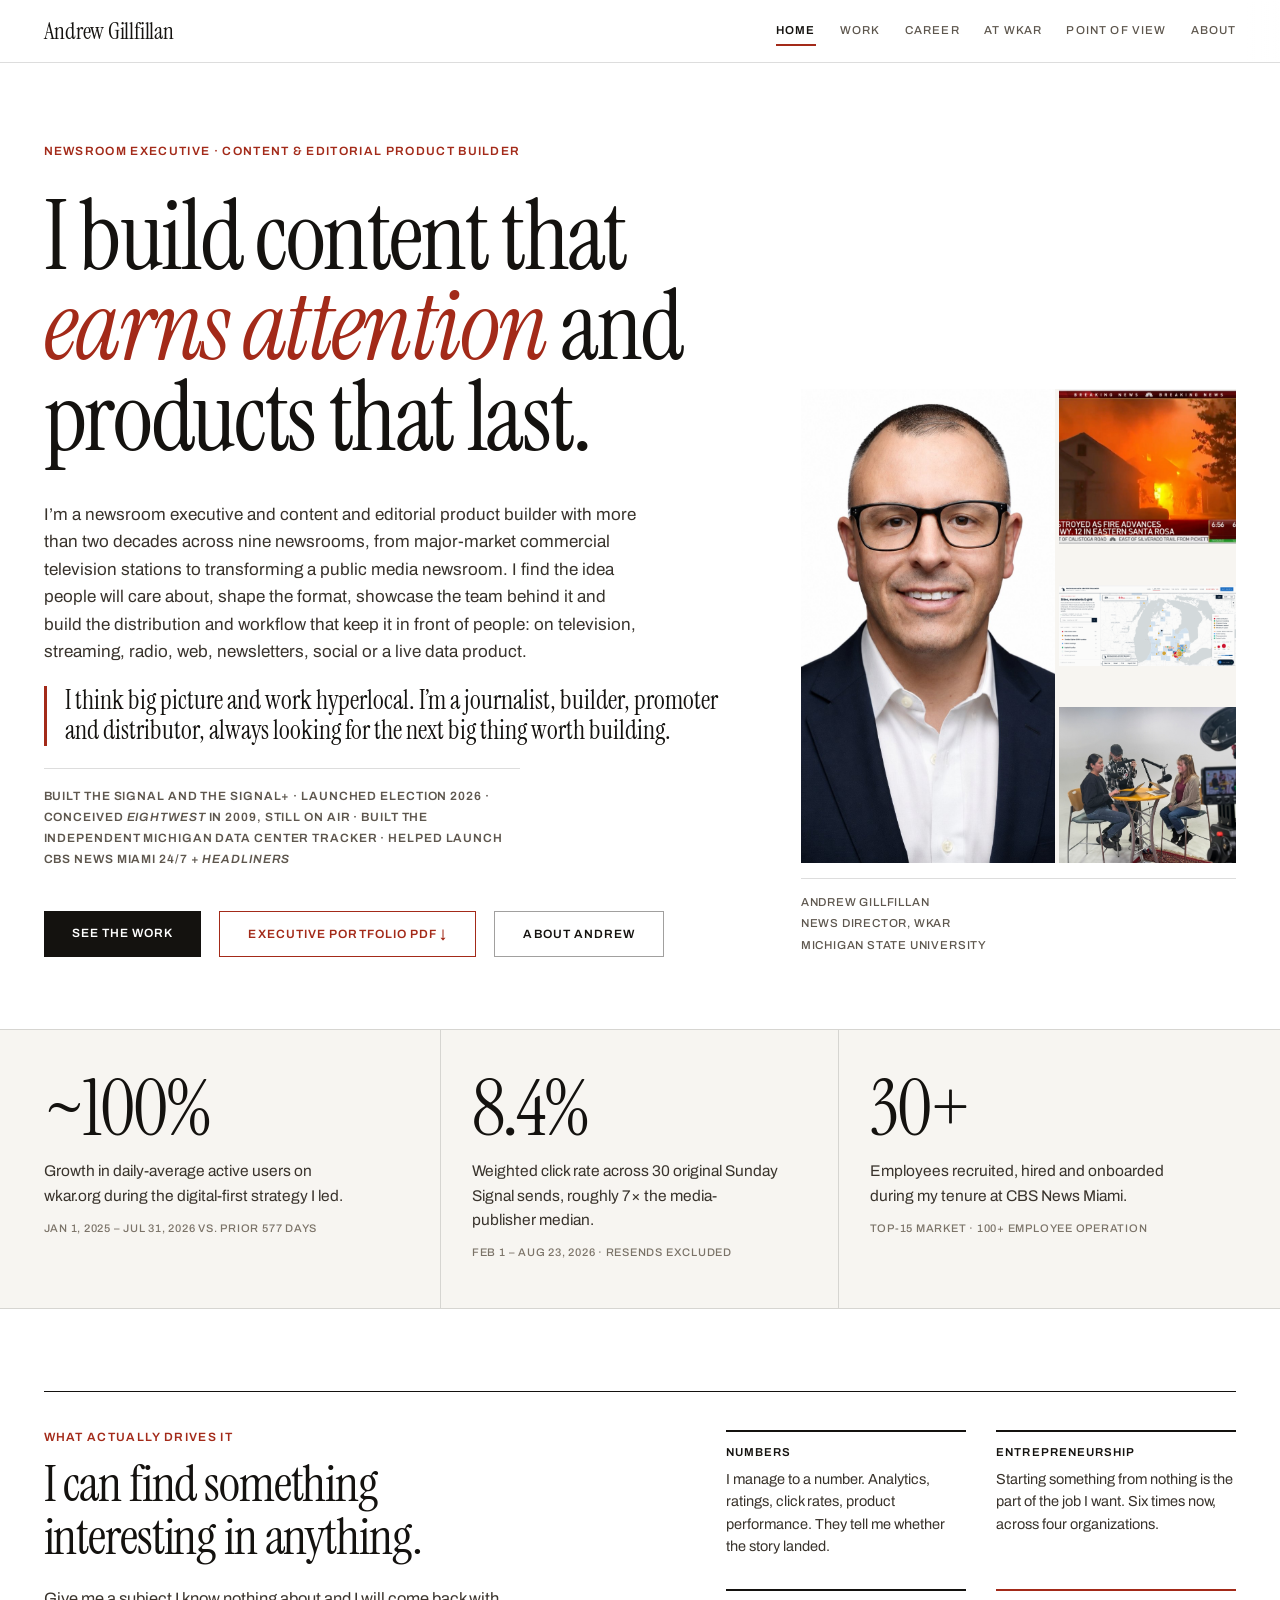
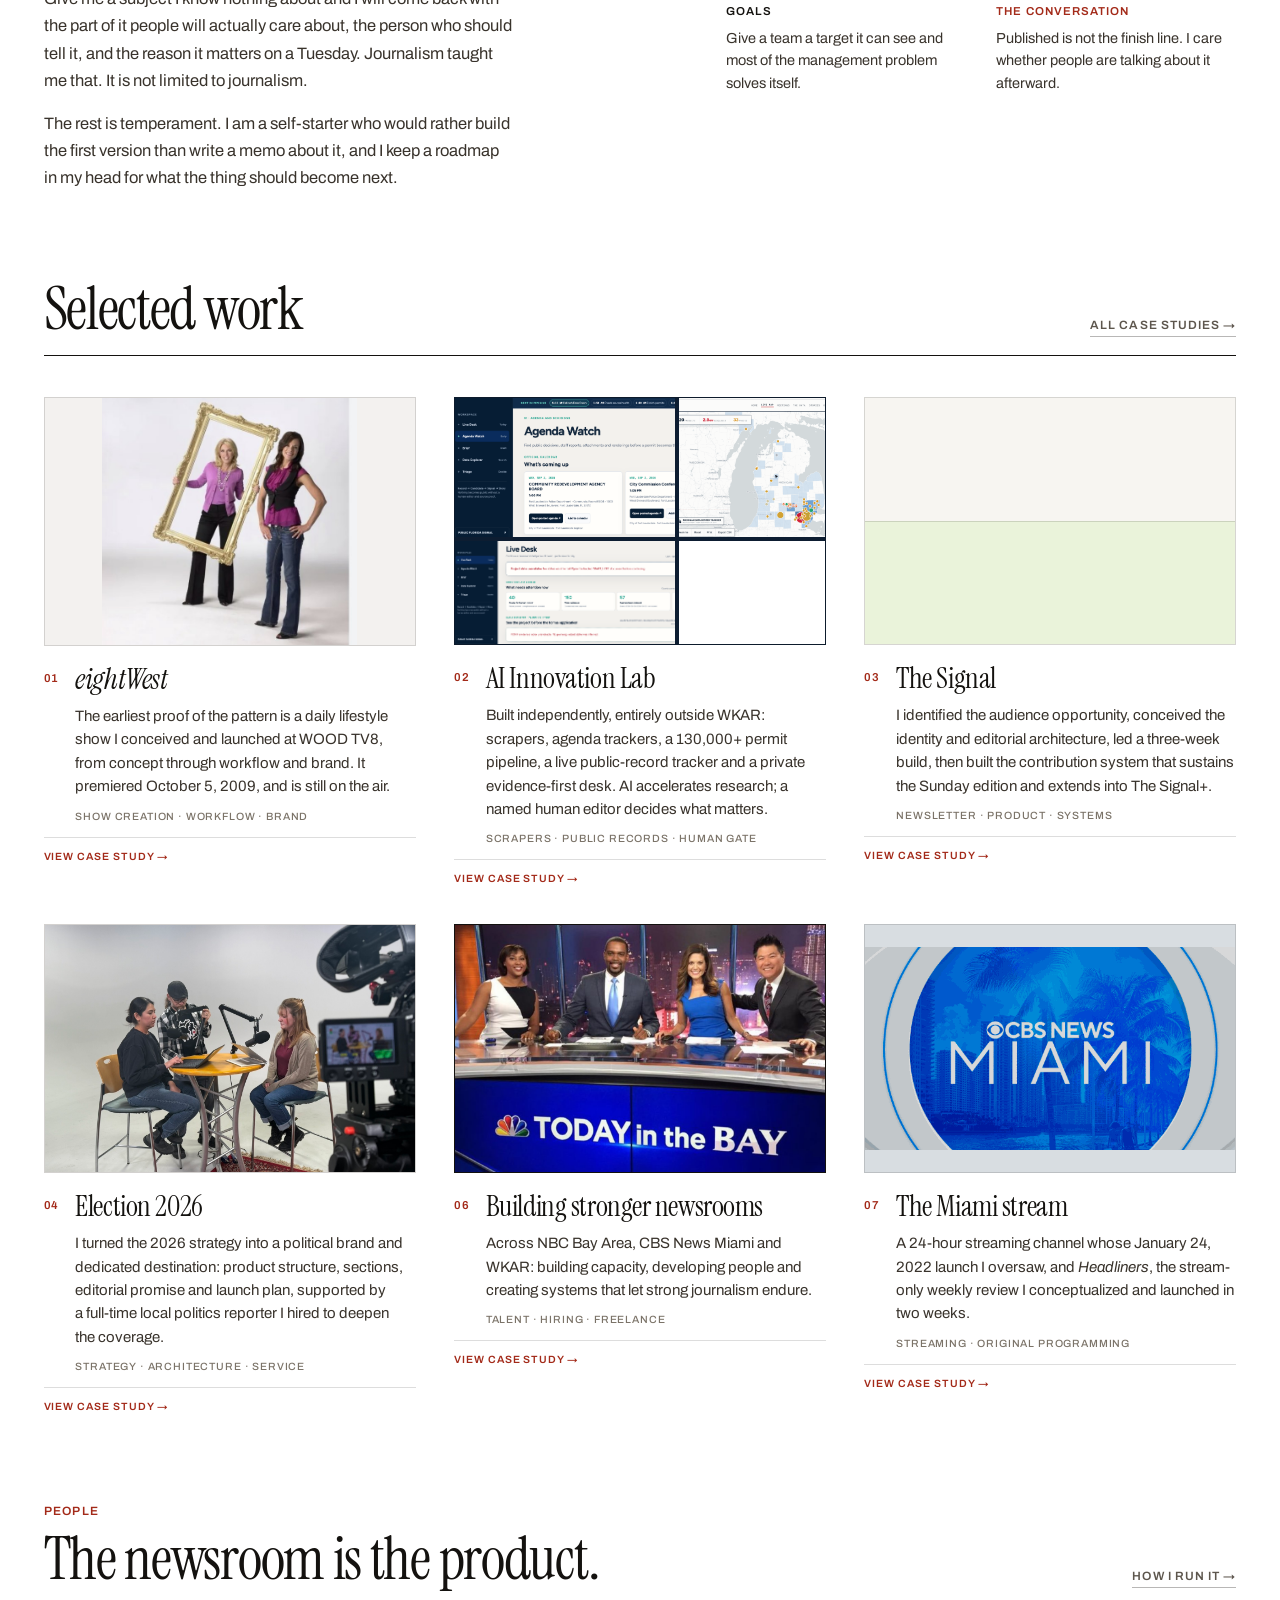
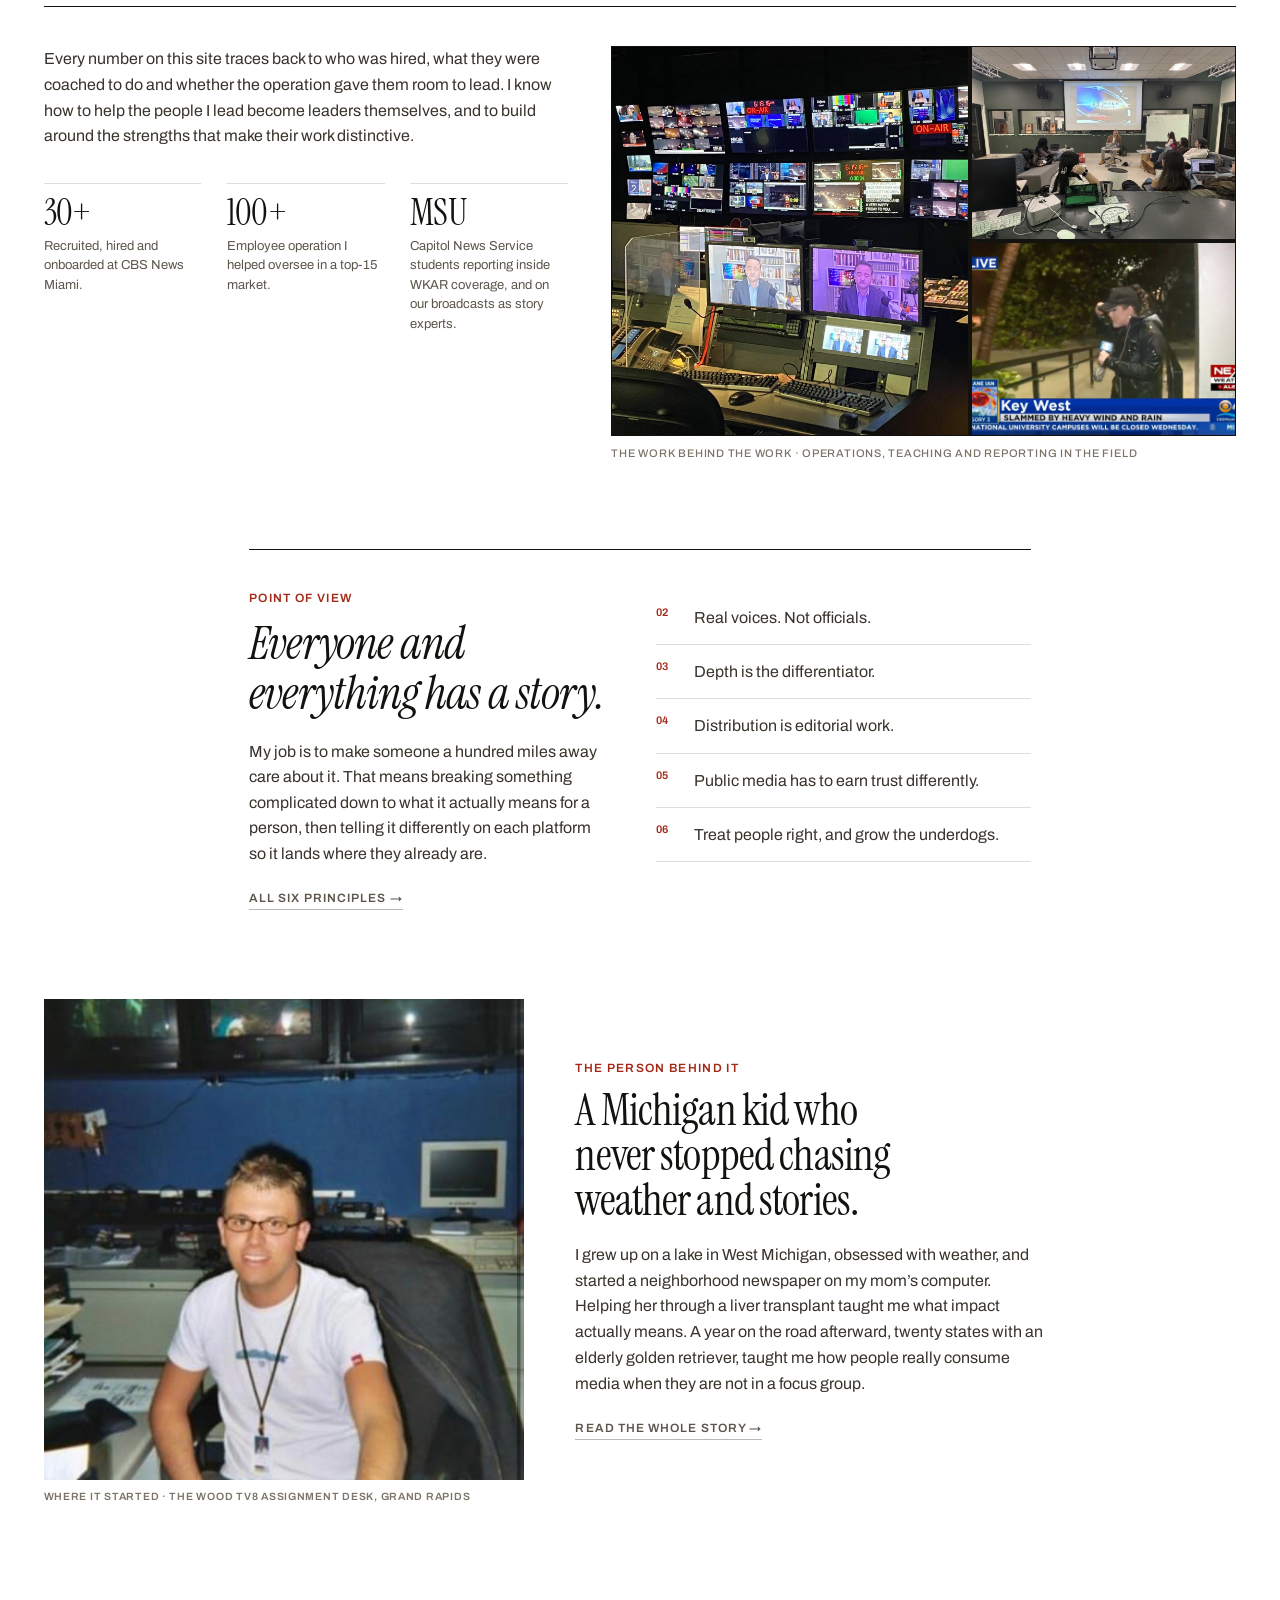
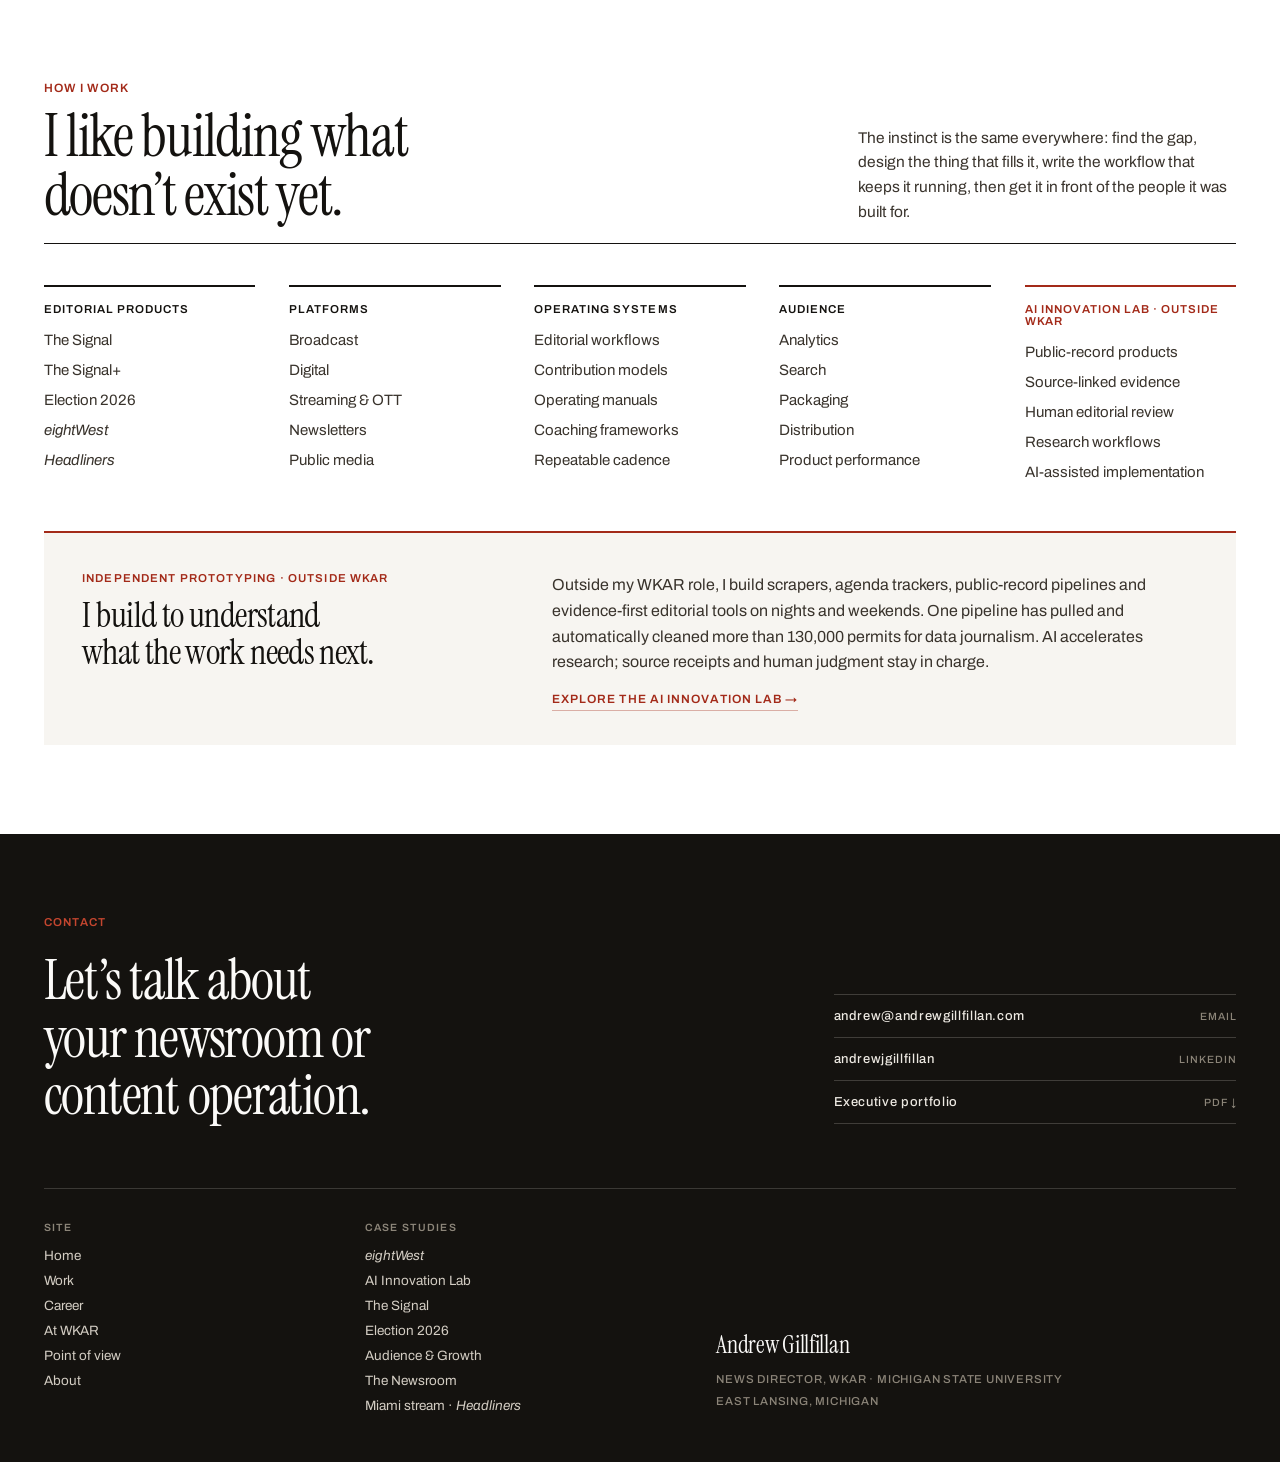
==== commit 500f2161: "Remove photo overlay labels sitewide" ====
--- a/index.html
+++ b/index.html
@@ -129,9 +129,9 @@
 <div class="ag-desktop-hero-photo" style="flex:2 1 260px; min-width:0;">
 <div class="ag-desktop-hero-collage">
 <figure class="ag-desktop-hero-headshot"><img alt="Andrew Gillfillan" decoding="async" loading="eager" src="assets/andrew/headshot-web.jpg" width="1128" height="1394"/></figure>
-<figure><img alt="NBC Bay Area breaking-news coverage of a wildfire advancing through Santa Rosa" decoding="async" src="assets/career/fire-coverage-2.jpg" style="object-fit:cover!important; object-position:center 48%!important; background:#14120F;" width="1500" height="831"/><figcaption>NBC Bay Area · Wildfire coverage</figcaption></figure>
-<figure><img alt="The authentic Michigan Data Center Tracker interactive map" decoding="async" src="assets/data-systems/tracker-live-map-statewide.png" width="2000" height="920"/><figcaption>Live tracker</figcaption></figure>
-<figure><img alt="The WKAR team recording an Election 2026 studio conversation" decoding="async" src="assets/election-2026-live/election-studio-recording.jpeg" style="object-fit:cover!important; object-position:center 48%!important; background:#14120F;" width="1320" height="925"/><figcaption>Election 2026</figcaption></figure>
+<figure><img alt="NBC Bay Area breaking-news coverage of a wildfire advancing through Santa Rosa" decoding="async" src="assets/career/fire-coverage-2.jpg" style="object-fit:cover!important; object-position:center 48%!important; background:#14120F;" width="1500" height="831"/></figure>
+<figure><img alt="The authentic Michigan Data Center Tracker interactive map" decoding="async" src="assets/data-systems/tracker-live-map-statewide.png" width="2000" height="920"/></figure>
+<figure><img alt="The WKAR team recording an Election 2026 studio conversation" decoding="async" src="assets/election-2026-live/election-studio-recording.jpeg" style="object-fit:cover!important; object-position:center 48%!important; background:#14120F;" width="1320" height="925"/></figure>
 </div>
 <p style="margin:15px 0 0; padding-top:13px; border-top:1px solid rgba(20,18,15,.14); font-size:11.5px; font-weight:500; letter-spacing:.07em; text-transform:uppercase; color:#5D564D; line-height:1.9;">Andrew Gillfillan<br/>News Director, WKAR<br/>Michigan State University</p>
 </div>
@@ -142,10 +142,10 @@
 <p style="margin:0; font-family:'Instrument Serif',Georgia,serif; font-size:30px; line-height:1; letter-spacing:-.02em;">More than two decades in the field</p>
 </div>
 <div class="ag-mobile-proof-stack">
-<figure class="ag-mobile-proof-card ag-mobile-proof-card--eightwest"><img alt="The WKAR team recording an Election 2026 studio conversation" decoding="async" loading="eager" src="assets/election-2026-live/election-studio-recording.jpeg" style="object-fit:cover!important; object-position:center 48%;" width="1320" height="925"/><figcaption>Election 2026 · In the studio</figcaption></figure>
-<figure class="ag-mobile-proof-card ag-mobile-proof-card--otr"><img alt="The full Today in the Bay anchor team at the NBC Bay Area desk" decoding="async" loading="eager" src="assets/california/today-in-the-bay-team.jpeg" style="object-fit:cover!important; object-position:center;" width="1154" height="724"/><figcaption>Today in the Bay · Anchor team</figcaption></figure>
-<figure class="ag-mobile-proof-card ag-mobile-proof-card--miami"><img alt="The Off the Record studio at WKAR with the set, cameras and lighting grid" decoding="async" loading="eager" src="assets/photo/off-the-record-studio.jpeg" style="object-fit:cover!important; object-position:center 50%;" width="1320" height="890"/><figcaption>Off the Record · Behind the scenes</figcaption></figure>
-<figure class="ag-mobile-proof-card ag-mobile-proof-card--fire"><img alt="Live NBC Bay Area coverage as a wildfire advances through Santa Rosa" decoding="async" loading="eager" src="assets/career/fire-coverage-2.jpg" style="object-fit:cover!important; object-position:center;" width="1500" height="831"/><figcaption>Wildfire coverage · NBC Bay Area</figcaption></figure>
+<figure class="ag-mobile-proof-card ag-mobile-proof-card--eightwest"><img alt="The WKAR team recording an Election 2026 studio conversation" decoding="async" loading="eager" src="assets/election-2026-live/election-studio-recording.jpeg" style="object-fit:cover!important; object-position:center 48%;" width="1320" height="925"/></figure>
+<figure class="ag-mobile-proof-card ag-mobile-proof-card--otr"><img alt="The full Today in the Bay anchor team at the NBC Bay Area desk" decoding="async" loading="eager" src="assets/california/today-in-the-bay-team.jpeg" style="object-fit:cover!important; object-position:center;" width="1154" height="724"/></figure>
+<figure class="ag-mobile-proof-card ag-mobile-proof-card--miami"><img alt="The Off the Record studio at WKAR with the set, cameras and lighting grid" decoding="async" loading="eager" src="assets/photo/off-the-record-studio.jpeg" style="object-fit:cover!important; object-position:center 50%;" width="1320" height="890"/></figure>
+<figure class="ag-mobile-proof-card ag-mobile-proof-card--fire"><img alt="Live NBC Bay Area coverage as a wildfire advances through Santa Rosa" decoding="async" loading="eager" src="assets/career/fire-coverage-2.jpg" style="object-fit:cover!important; object-position:center;" width="1500" height="831"/></figure>
 </div>
 <p style="margin:0; text-align:center; font-size:9.5px; font-weight:600; letter-spacing:.11em; line-height:1.55; text-transform:uppercase; color:#7B7368;">Breaking news · original products · public media</p>
 </section>
@@ -326,7 +326,7 @@
 </div>
 </a>
 <a class="ag-hover-13" href="newsroom.html" style="display:block;">
-<div class="ag-home-work-image" style="position:relative; overflow:hidden; background:#14120F; border:1px solid rgba(20,18,15,.14);"><img alt="The full Today in the Bay anchor team at the NBC Bay Area desk" decoding="async" loading="lazy" src="assets/california/today-in-the-bay-team.jpeg" style="width:100%; aspect-ratio:3/2; object-fit:cover; object-position:center 48%;" width="1154" height="724"/><span style="position:absolute; left:10px; bottom:10px; padding:6px 8px; background:rgba(20,18,15,.86); color:#FBFAF8; font-size:9px; font-weight:600; letter-spacing:.09em; text-transform:uppercase;">Today in the Bay · Anchor team</span></div>
+<div class="ag-home-work-image" style="position:relative; overflow:hidden; background:#14120F; border:1px solid rgba(20,18,15,.14);"><img alt="The full Today in the Bay anchor team at the NBC Bay Area desk" decoding="async" loading="lazy" src="assets/california/today-in-the-bay-team.jpeg" style="width:100%; aspect-ratio:3/2; object-fit:cover; object-position:center 48%;" width="1154" height="724"/></div>
 <div class="ag-home-work-copy" style="display:flex; gap:16px; padding-top:18px;">
 <span style="font-size:11.5px; font-weight:600; letter-spacing:.08em; color:#A32A19; padding-top:8px;">06</span>
 <div><h3 style="margin:0; font-family:'Instrument Serif',Georgia,serif; font-weight:400; font-size:clamp(25px,2.3vw,34px); line-height:1.06; letter-spacing:-.015em;">Building stronger newsrooms</h3>
@@ -353,7 +353,7 @@
 </div>
 </a>
 <a class="ag-hover-16" href="data-ai-systems.html" style="display:block;">
-<div class="ag-home-work-image ag-product-collage" aria-label="AI Innovation Lab tools showing Agenda Watch, a statewide public-record map, Live Desk and a sourced-brief workspace" role="img" style="display:grid;grid-template-columns:1.2fr .8fr;grid-template-rows:1.15fr .85fr;gap:4px;position:relative;overflow:hidden;aspect-ratio:3/2;background:#0D1D31;border:1px solid rgba(20,18,15,.14);"><figure style="margin:0;min-width:0;overflow:hidden;"><img alt="" decoding="async" loading="lazy" src="assets/ai-lab/agenda-watch.png" style="width:100%;height:100%;object-fit:cover!important;object-position:top left;" width="2200" height="819"/></figure><figure style="margin:0;min-width:0;overflow:hidden;"><img alt="" decoding="async" loading="lazy" src="assets/data-systems/tracker-live-map-statewide.png" style="width:100%;height:100%;object-fit:cover!important;object-position:center;" width="2000" height="920"/></figure><figure style="margin:0;min-width:0;overflow:hidden;"><img alt="" decoding="async" loading="lazy" src="assets/ai-lab/live-desk.png" style="width:100%;height:100%;object-fit:cover!important;object-position:top left;" width="2200" height="833"/></figure><figure style="margin:0;min-width:0;overflow:hidden;"><img alt="" decoding="async" loading="lazy" src="assets/ai-lab/sourced-brief.png" style="width:100%;height:100%;object-fit:cover!important;object-position:top left;" width="2200" height="757"/></figure><span style="position:absolute;left:10px;bottom:10px;padding:6px 8px;background:rgba(13,29,49,.9);color:#fff;font-size:9px;font-weight:600;letter-spacing:.09em;text-transform:uppercase;">AI newsroom tools · source-linked prototypes</span></div>
+<div class="ag-home-work-image ag-product-collage" aria-label="AI Innovation Lab tools showing Agenda Watch, a statewide public-record map, Live Desk and a sourced-brief workspace" role="img" style="display:grid;grid-template-columns:1.2fr .8fr;grid-template-rows:1.15fr .85fr;gap:4px;position:relative;overflow:hidden;aspect-ratio:3/2;background:#0D1D31;border:1px solid rgba(20,18,15,.14);"><figure style="margin:0;min-width:0;overflow:hidden;"><img alt="" decoding="async" loading="lazy" src="assets/ai-lab/agenda-watch.png" style="width:100%;height:100%;object-fit:cover!important;object-position:top left;" width="2200" height="819"/></figure><figure style="margin:0;min-width:0;overflow:hidden;"><img alt="" decoding="async" loading="lazy" src="assets/data-systems/tracker-live-map-statewide.png" style="width:100%;height:100%;object-fit:cover!important;object-position:center;" width="2000" height="920"/></figure><figure style="margin:0;min-width:0;overflow:hidden;"><img alt="" decoding="async" loading="lazy" src="assets/ai-lab/live-desk.png" style="width:100%;height:100%;object-fit:cover!important;object-position:top left;" width="2200" height="833"/></figure><figure style="margin:0;min-width:0;overflow:hidden;"><img alt="" decoding="async" loading="lazy" src="assets/ai-lab/sourced-brief.png" style="width:100%;height:100%;object-fit:cover!important;object-position:top left;" width="2200" height="757"/></figure></div>
 <div class="ag-home-work-copy" style="display:flex; gap:16px; padding-top:18px;">
 <span style="font-size:11.5px; font-weight:600; letter-spacing:.08em; color:#A32A19; padding-top:8px;">02</span>
 <div><h3 style="margin:0; font-family:'Instrument Serif',Georgia,serif; font-weight:400; font-size:clamp(25px,2.3vw,34px); line-height:1.06; letter-spacing:-.015em;">AI Innovation Lab</h3>
@@ -483,9 +483,9 @@
 </div>
 <figure style="flex:1.2 1 380px; min-width:0; margin:0;">
 <div aria-label="Newsroom work across NBC Bay Area, Michigan State University and CBS News Miami" role="img" style="display:grid; grid-template-columns:1.15fr .85fr; grid-template-rows:1fr 1fr; gap:4px; width:100%; aspect-ratio:16/10; overflow:hidden; background:#14120F; border:1px solid rgba(20,18,15,.14);">
-<div style="position:relative; grid-row:1/-1; min-width:0; overflow:hidden;"><img alt="The live control room at NBC Bay Area" decoding="async" loading="lazy" src="assets/career/bay-control-room.jpg" style="width:100%; height:100%; object-fit:cover; object-position:center;" width="2048" height="1536"/><span style="position:absolute; left:9px; bottom:9px; padding:6px 8px; background:rgba(20,18,15,.88); color:#FBFAF8; font-size:8.5px; font-weight:600; letter-spacing:.08em; text-transform:uppercase;">Live operations · NBC Bay Area</span></div>
-<div style="position:relative; min-width:0; overflow:hidden;"><img alt="Andrew Gillfillan teaching journalism students at Michigan State University" decoding="async" loading="lazy" src="assets/andrew/msu-journalism-lab.jpg" style="width:100%; height:100%; object-fit:cover; object-position:center;" width="1320" height="692"/><span style="position:absolute; left:9px; bottom:9px; padding:6px 8px; background:rgba(20,18,15,.88); color:#FBFAF8; font-size:8.5px; font-weight:600; letter-spacing:.08em; text-transform:uppercase;">Teaching · MSU</span></div>
-<div style="position:relative; min-width:0; overflow:hidden;"><img alt="A CBS News Miami reporter covering Hurricane Ian live in Key West" decoding="async" loading="lazy" src="assets/career/miami-key-west.jpg" style="width:100%; height:100%; object-fit:cover; object-position:60% center;" width="1500" height="831"/><span style="position:absolute; left:9px; bottom:9px; padding:6px 8px; background:rgba(20,18,15,.88); color:#FBFAF8; font-size:8.5px; font-weight:600; letter-spacing:.08em; text-transform:uppercase;">In the field · CBS News Miami</span></div>
+<div style="position:relative; grid-row:1/-1; min-width:0; overflow:hidden;"><img alt="The live control room at NBC Bay Area" decoding="async" loading="lazy" src="assets/career/bay-control-room.jpg" style="width:100%; height:100%; object-fit:cover; object-position:center;" width="2048" height="1536"/></div>
+<div style="position:relative; min-width:0; overflow:hidden;"><img alt="Andrew Gillfillan teaching journalism students at Michigan State University" decoding="async" loading="lazy" src="assets/andrew/msu-journalism-lab.jpg" style="width:100%; height:100%; object-fit:cover; object-position:center;" width="1320" height="692"/></div>
+<div style="position:relative; min-width:0; overflow:hidden;"><img alt="A CBS News Miami reporter covering Hurricane Ian live in Key West" decoding="async" loading="lazy" src="assets/career/miami-key-west.jpg" style="width:100%; height:100%; object-fit:cover; object-position:60% center;" width="1500" height="831"/></div>
 </div>
 <figcaption style="margin-top:11px; font-size:11px; font-weight:500; letter-spacing:.07em; text-transform:uppercase; color:#7B7368;">The work behind the work · operations, teaching and reporting in the field</figcaption>
 </figure>
@@ -533,10 +533,6 @@
 <section class="ag-home-detail ag-home-career-band" style="margin:clamp(20px,2.6vw,44px) 0 0;">
 <figure style="position:relative; margin:0; width:100%;">
 <img alt="Sunrise over San Francisco on the NBC Bay Area live camera" decoding="async" loading="lazy" src="assets/career/orange-skies-band.jpg" style="width:100%; height:clamp(260px,32vw,460px); object-fit:cover; object-position:center 55%;" width="1220" height="410"/>
-<div style="position:absolute; inset:0; background:linear-gradient(to top, rgba(12,11,9,.62) 0%, rgba(12,11,9,.16) 34%, rgba(12,11,9,0) 62%);"></div>
-<figcaption style="position:absolute; left:0; right:0; bottom:0; padding:clamp(16px,2vw,30px) clamp(18px,3.4vw,64px);">
-<p style="margin:0; font-size:11px; font-weight:600; letter-spacing:.09em; text-transform:uppercase; color:rgba(255,255,255,.82);">NBC Bay Area · sunrise over San Francisco</p>
-</figcaption>
 </figure>
 </section>
 <section class="ag-home-detail" style="max-width:1600px; margin:0 auto; padding:clamp(58px,7vw,116px) clamp(18px,3.4vw,64px) 0;">
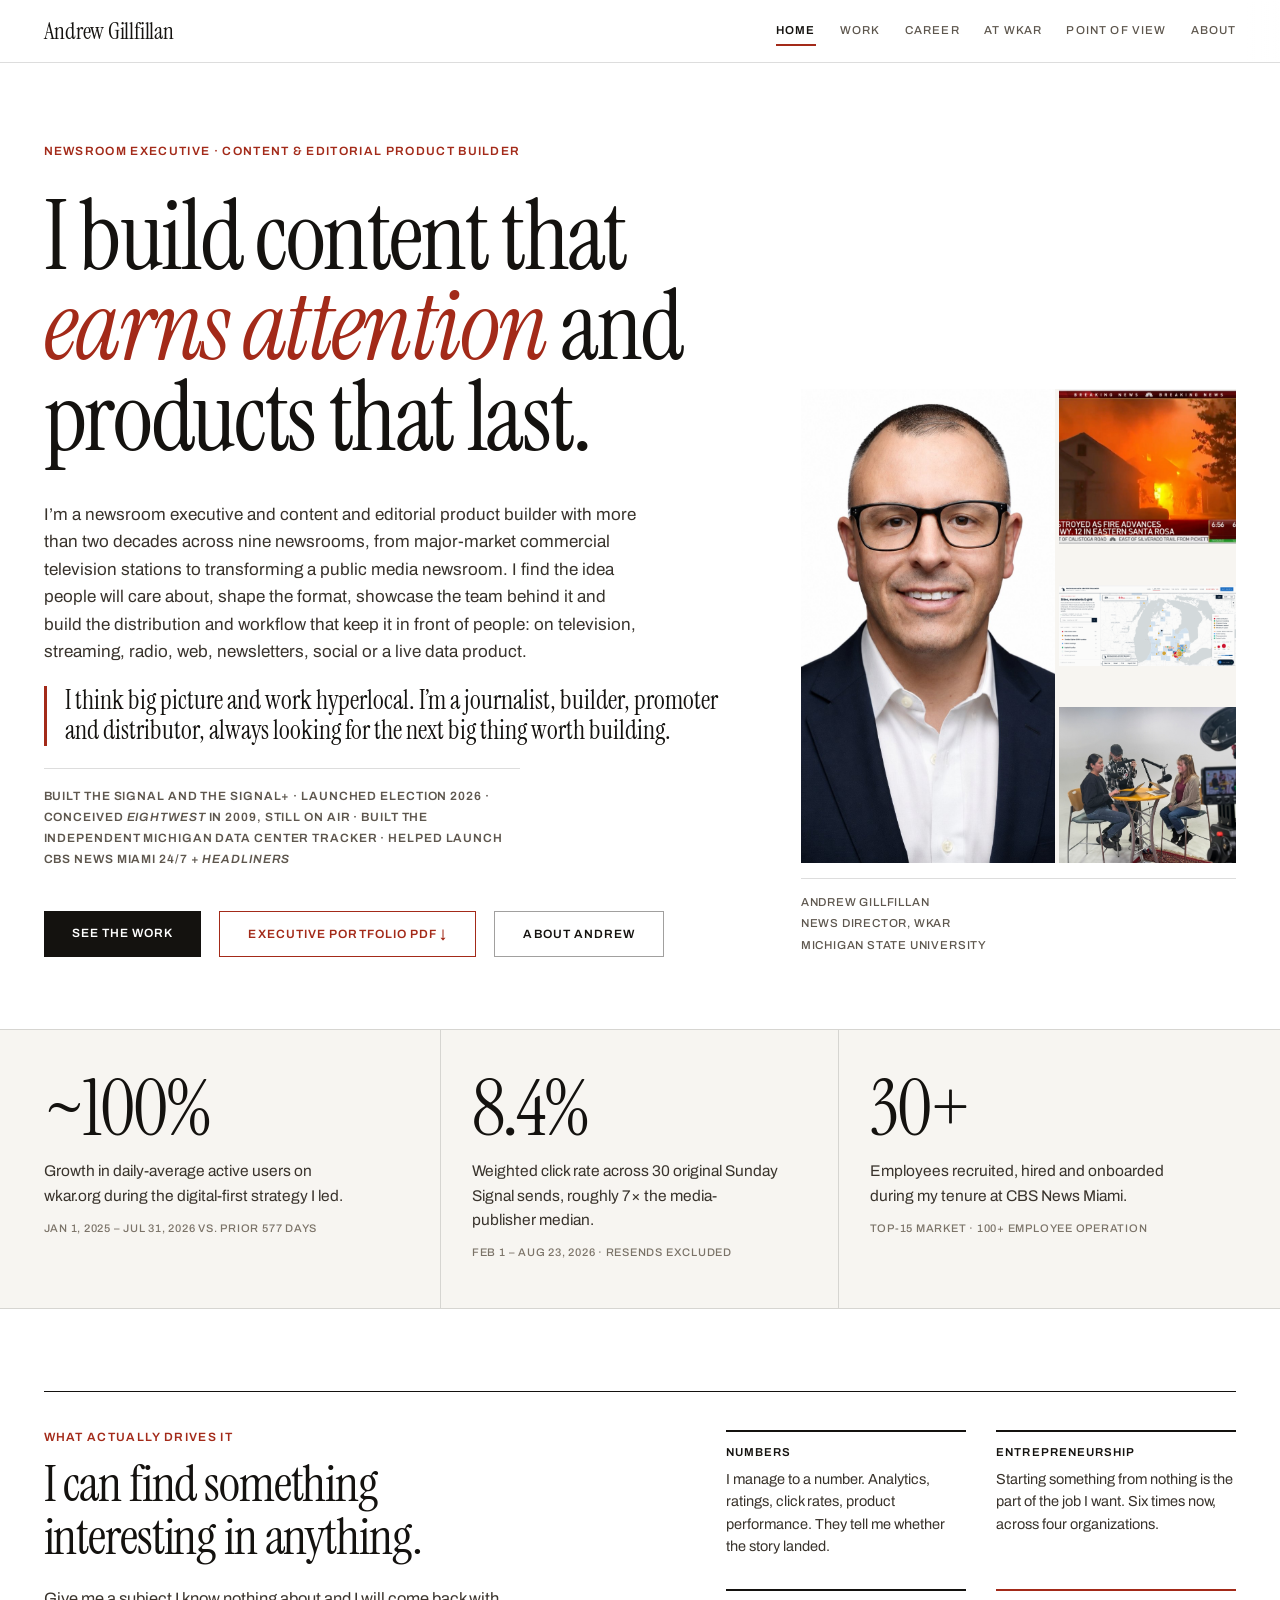
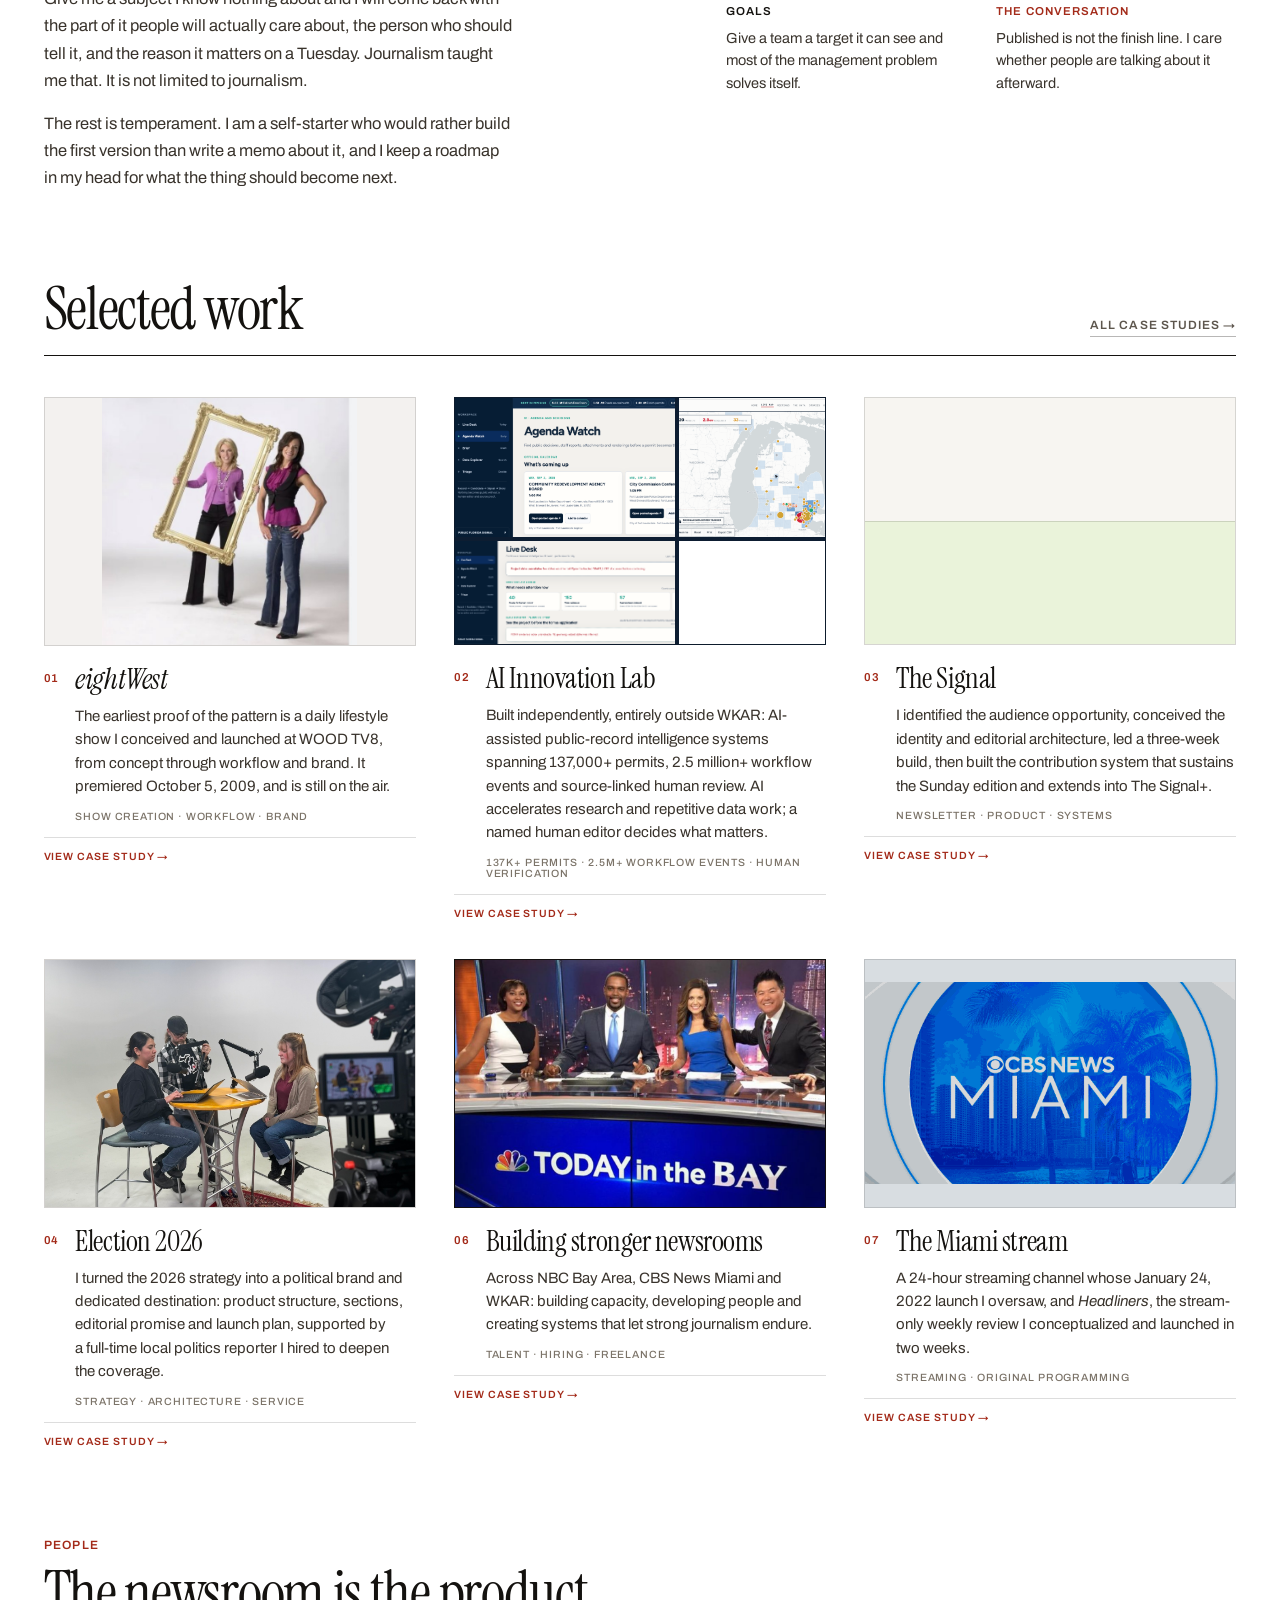
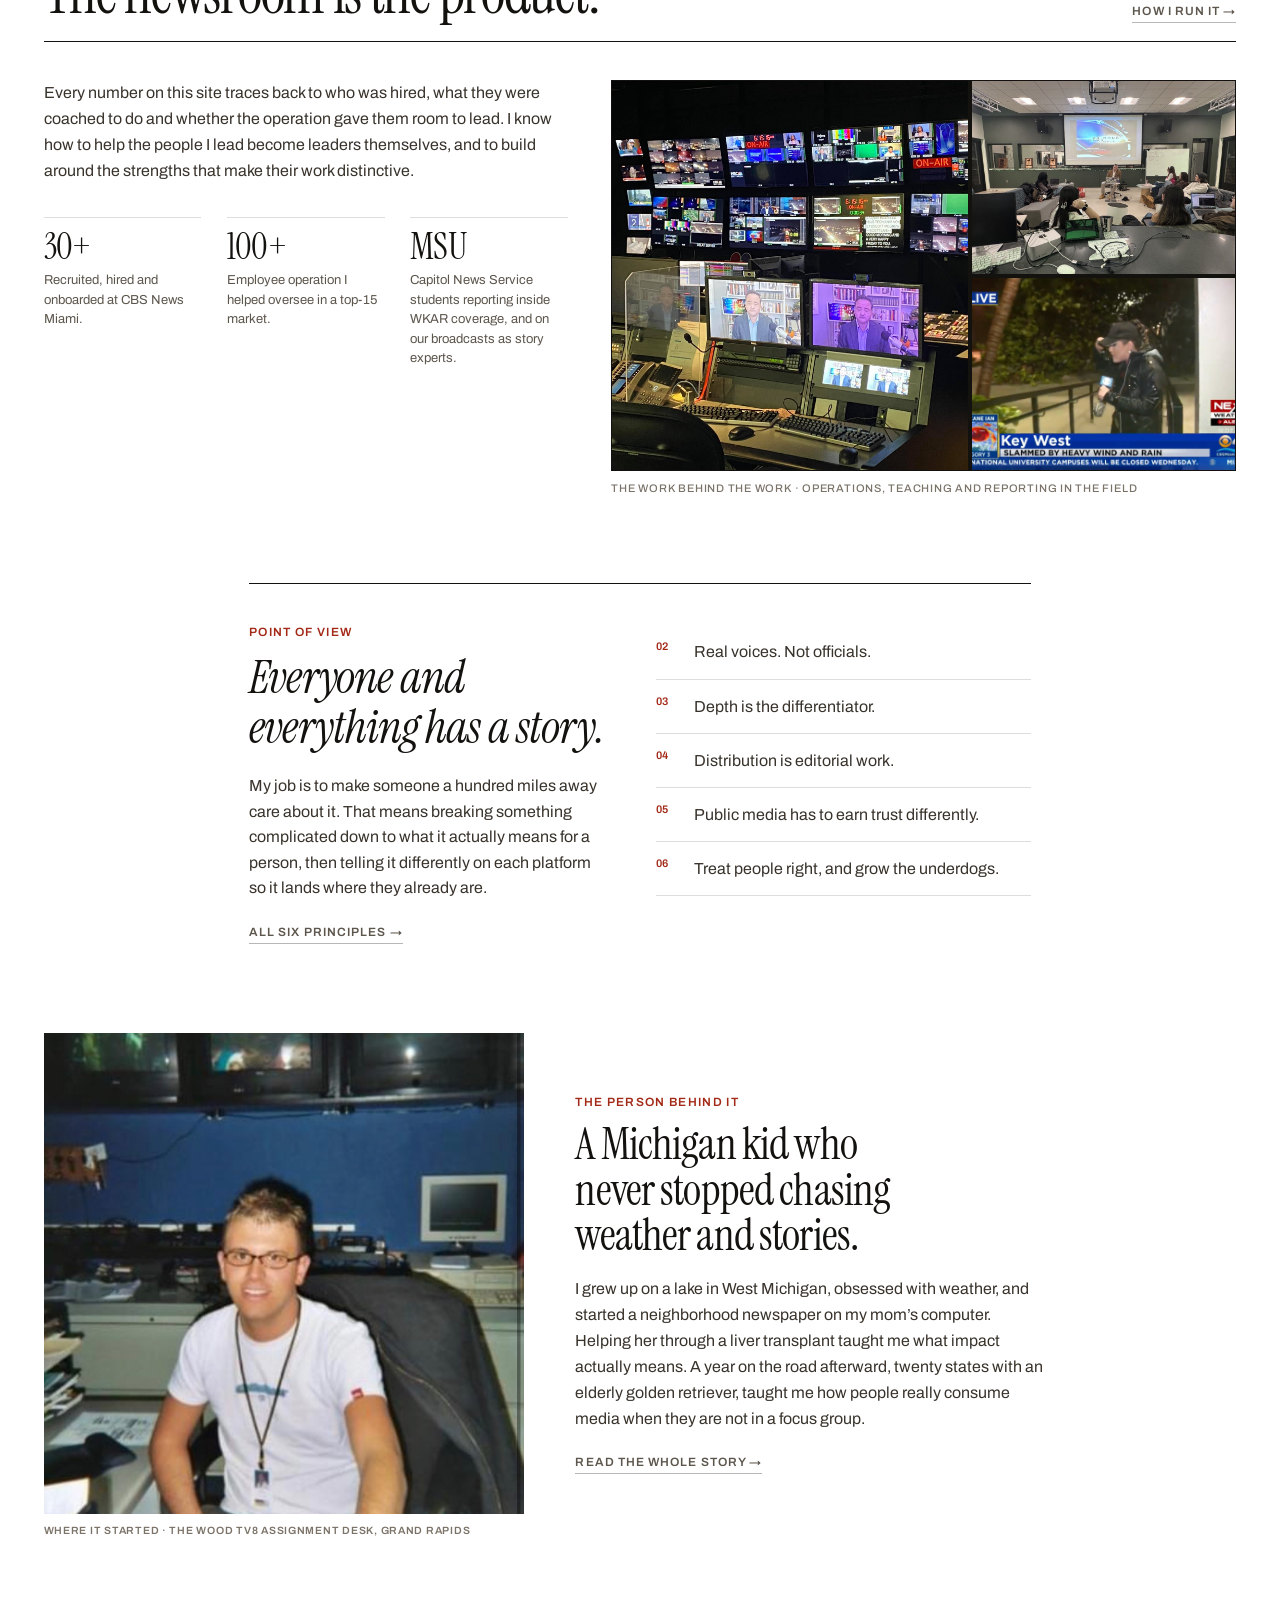
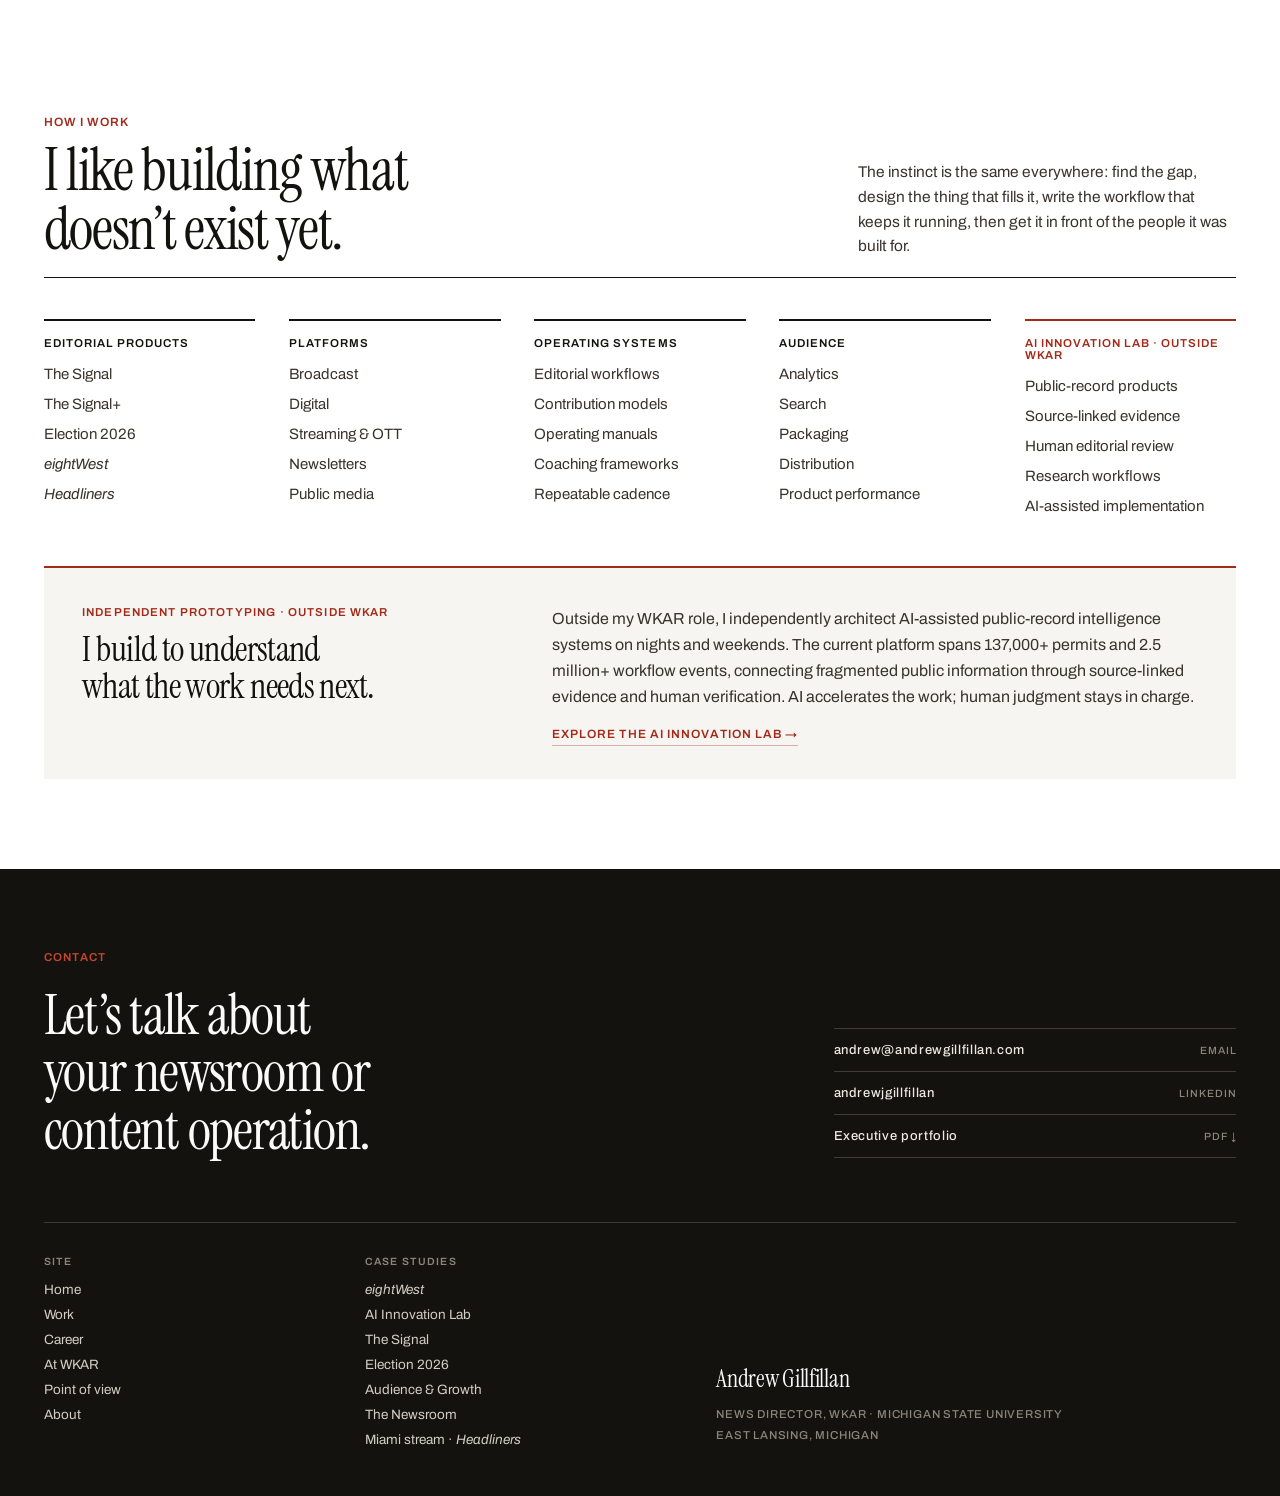
==== commit 94859679: "Synchronize public AI system metrics" ====
--- a/index.html
+++ b/index.html
@@ -242,7 +242,7 @@
 <p style="margin:13px 0 0; font-family:'Instrument Serif',Georgia,serif; font-size:clamp(26px,2.7vw,40px); line-height:1.08; letter-spacing:-.018em; max-width:20ch; text-wrap:balance;">I build to understand what the work needs next.</p>
 </div>
 <div style="flex:1.6 1 380px; min-width:0; display:flex; flex-direction:column; justify-content:center; gap:14px;">
-<p style="margin:0; font-size:16px; line-height:1.62; color:#39332C; text-wrap:pretty;">Outside my WKAR role, I build scrapers, agenda trackers, public-record pipelines and evidence-first editorial tools on nights and weekends. One pipeline has pulled and automatically cleaned more than 130,000 permits for data journalism. AI accelerates research; source receipts and human judgment stay in charge.</p>
+<p style="margin:0; font-size:16px; line-height:1.62; color:#39332C; text-wrap:pretty;">Outside my WKAR role, I independently architect AI-assisted public-record intelligence systems on nights and weekends. The current platform spans 137,000+ permits and 2.5 million+ workflow events, connecting fragmented public information through source-linked evidence and human verification. AI accelerates the work; human judgment stays in charge.</p>
 <p style="margin:0;"><a href="data-ai-systems.html" style="font-size:12px; font-weight:600; letter-spacing:.09em; text-transform:uppercase; color:#A32A19; border-bottom:1px solid rgba(163,42,25,.35); padding-bottom:4px;">Explore the AI Innovation Lab →</a></p>
 </div>
 </div>
@@ -357,8 +357,8 @@
 <div class="ag-home-work-copy" style="display:flex; gap:16px; padding-top:18px;">
 <span style="font-size:11.5px; font-weight:600; letter-spacing:.08em; color:#A32A19; padding-top:8px;">02</span>
 <div><h3 style="margin:0; font-family:'Instrument Serif',Georgia,serif; font-weight:400; font-size:clamp(25px,2.3vw,34px); line-height:1.06; letter-spacing:-.015em;">AI Innovation Lab</h3>
-<p style="margin:10px 0 0; font-size:15px; line-height:1.56; color:#39332C; max-width:44ch; text-wrap:pretty;">Built independently, entirely outside WKAR: scrapers, agenda trackers, a 130,000+ permit pipeline, a live public-record tracker and a private evidence-first desk. AI accelerates research; a named human editor decides what matters.</p>
-<p style="margin:12px 0 0; font-size:10.5px; font-weight:500; letter-spacing:.08em; text-transform:uppercase; color:#7B7368;">Scrapers · Public records · Human gate</p></div>
+<p style="margin:10px 0 0; font-size:15px; line-height:1.56; color:#39332C; max-width:44ch; text-wrap:pretty;">Built independently, entirely outside WKAR: AI-assisted public-record intelligence systems spanning 137,000+ permits, 2.5 million+ workflow events and source-linked human review. AI accelerates research and repetitive data work; a named human editor decides what matters.</p>
+<p style="margin:12px 0 0; font-size:10.5px; font-weight:500; letter-spacing:.08em; text-transform:uppercase; color:#7B7368;">137K+ permits · 2.5M+ workflow events · human verification</p></div>
 </div>
 </a>
 </div>
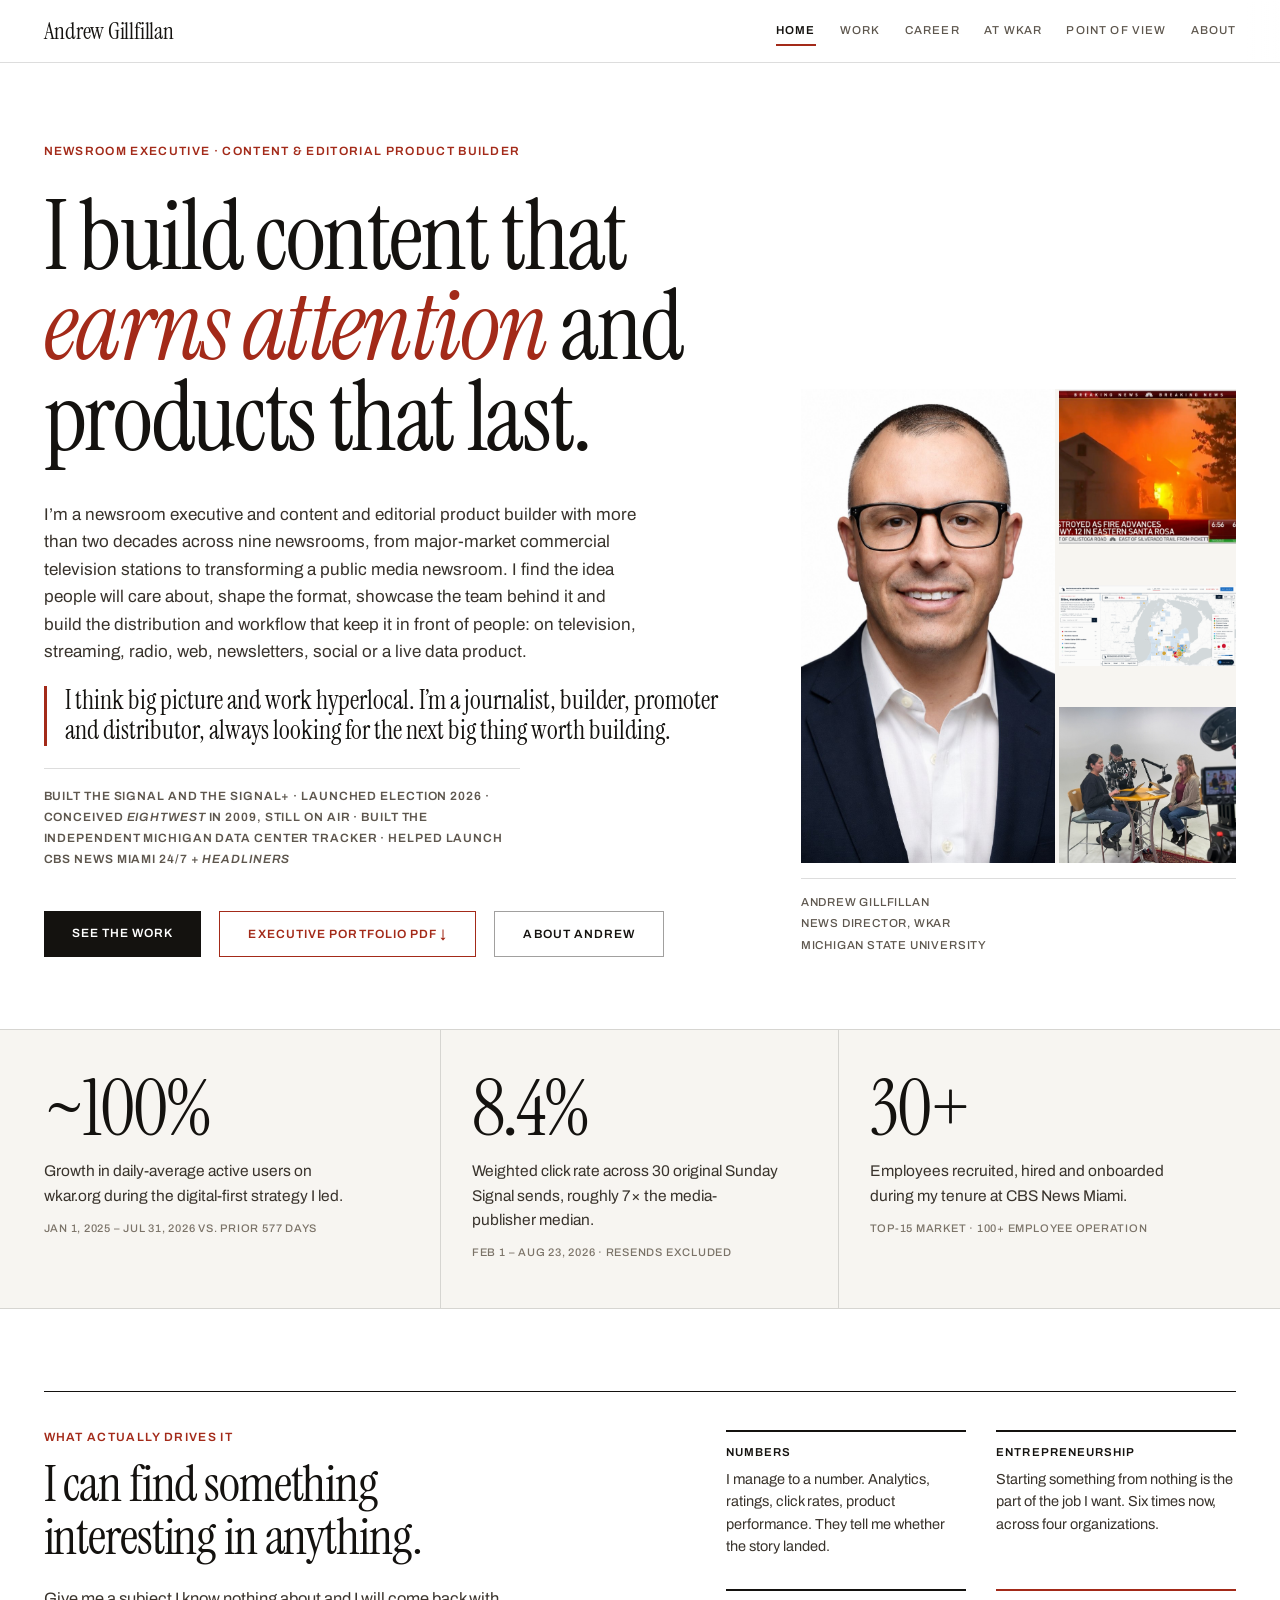
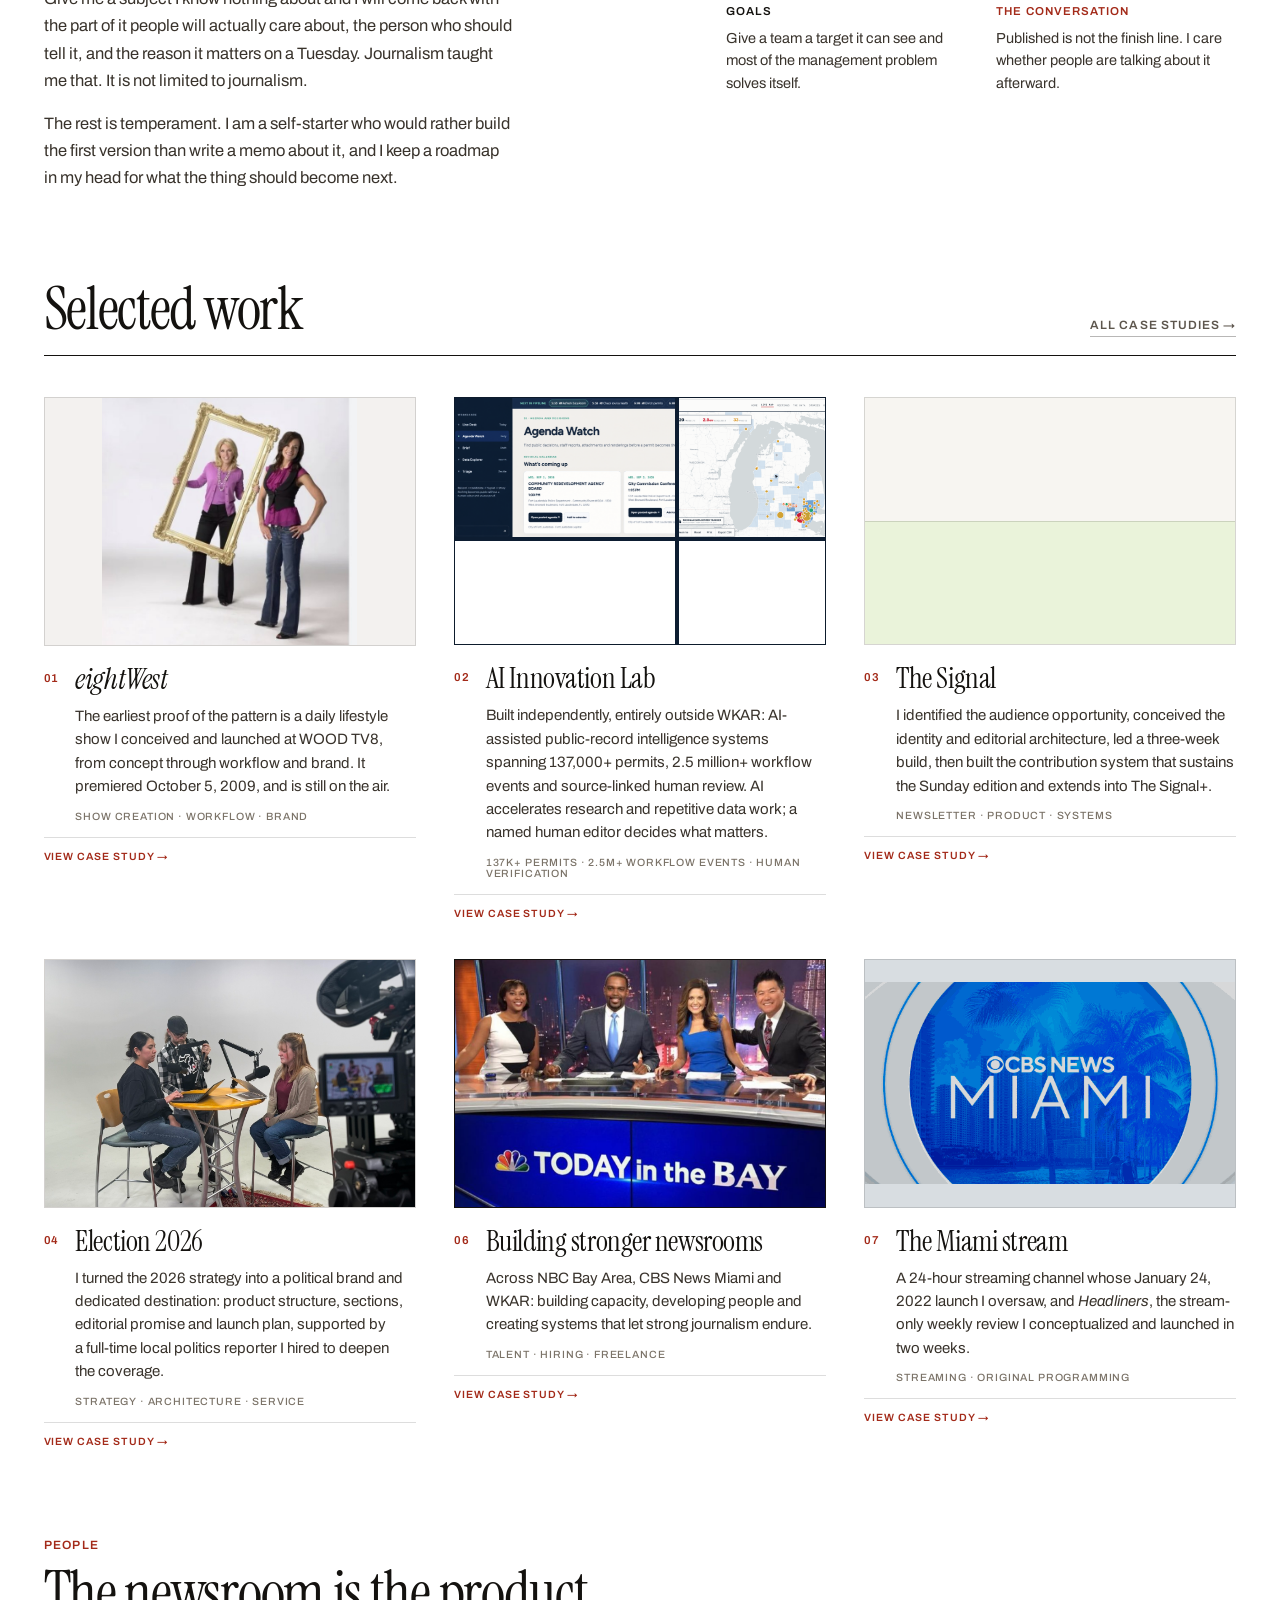
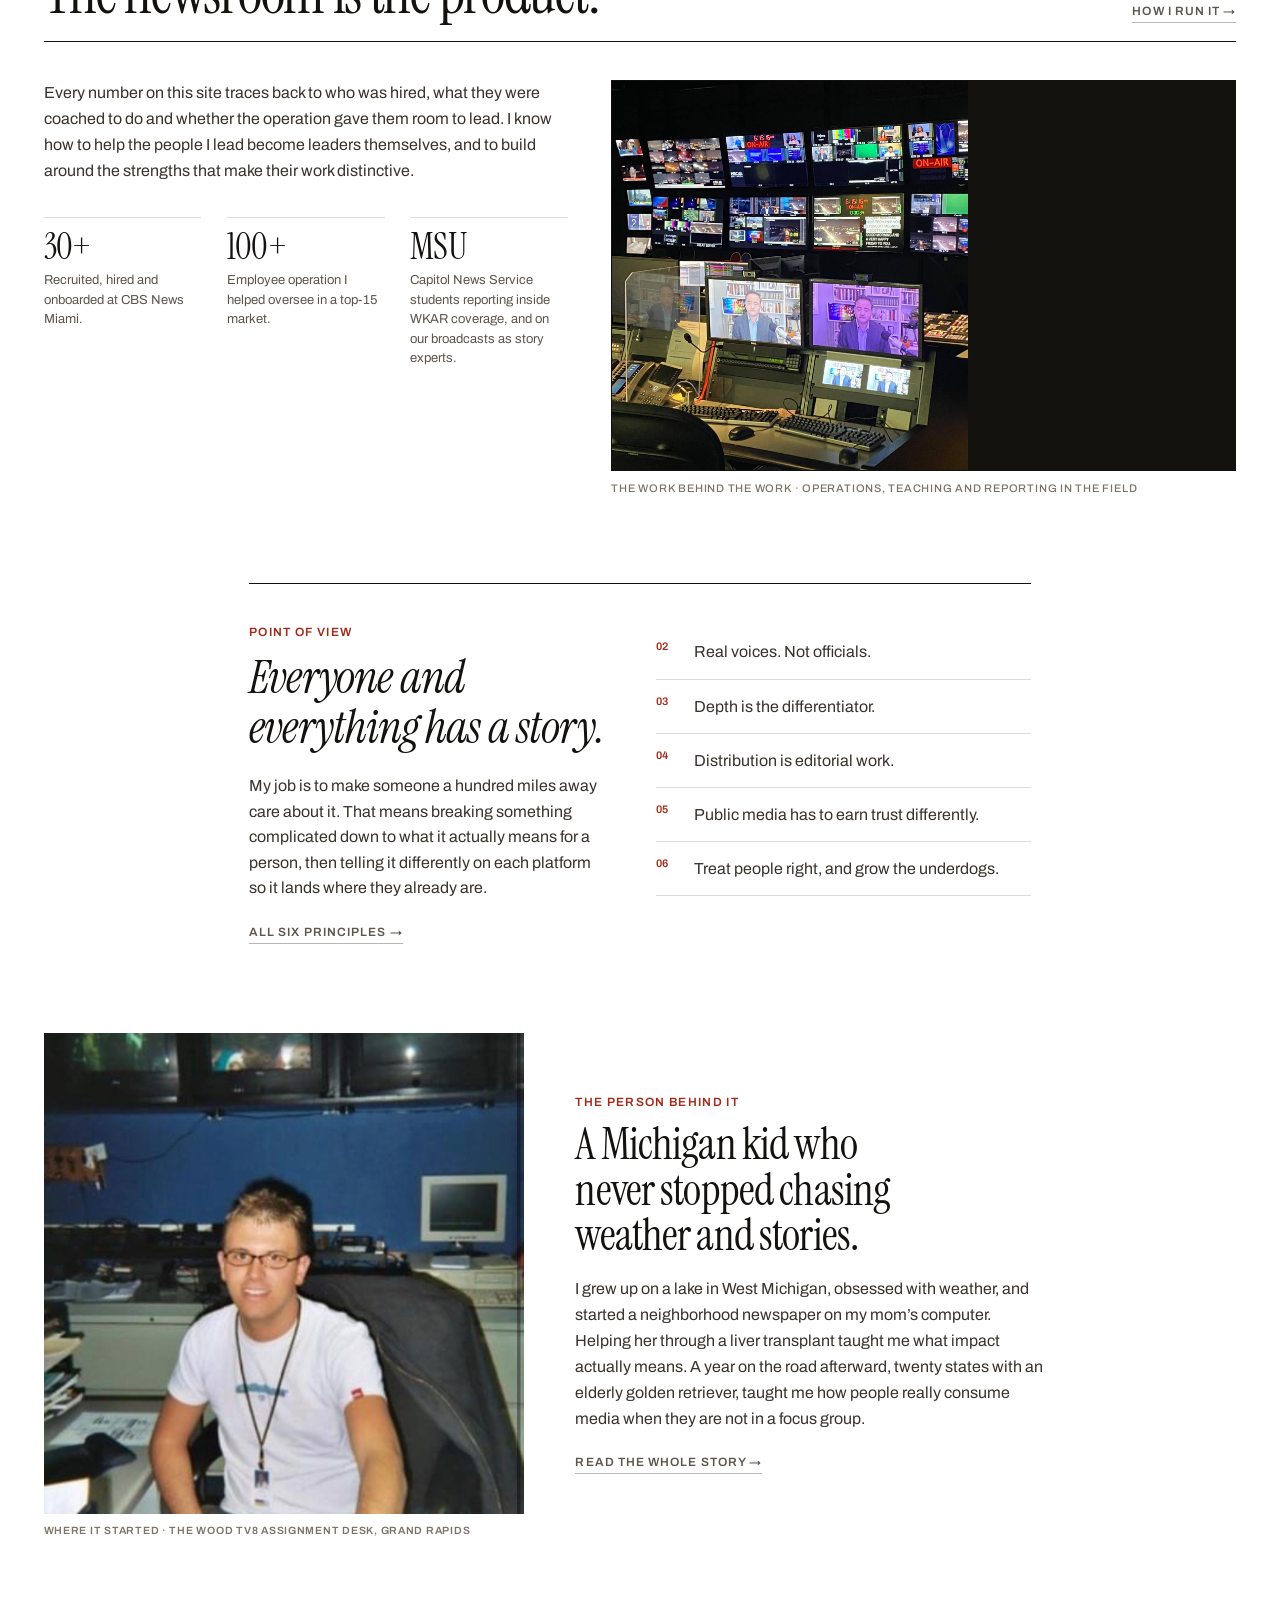
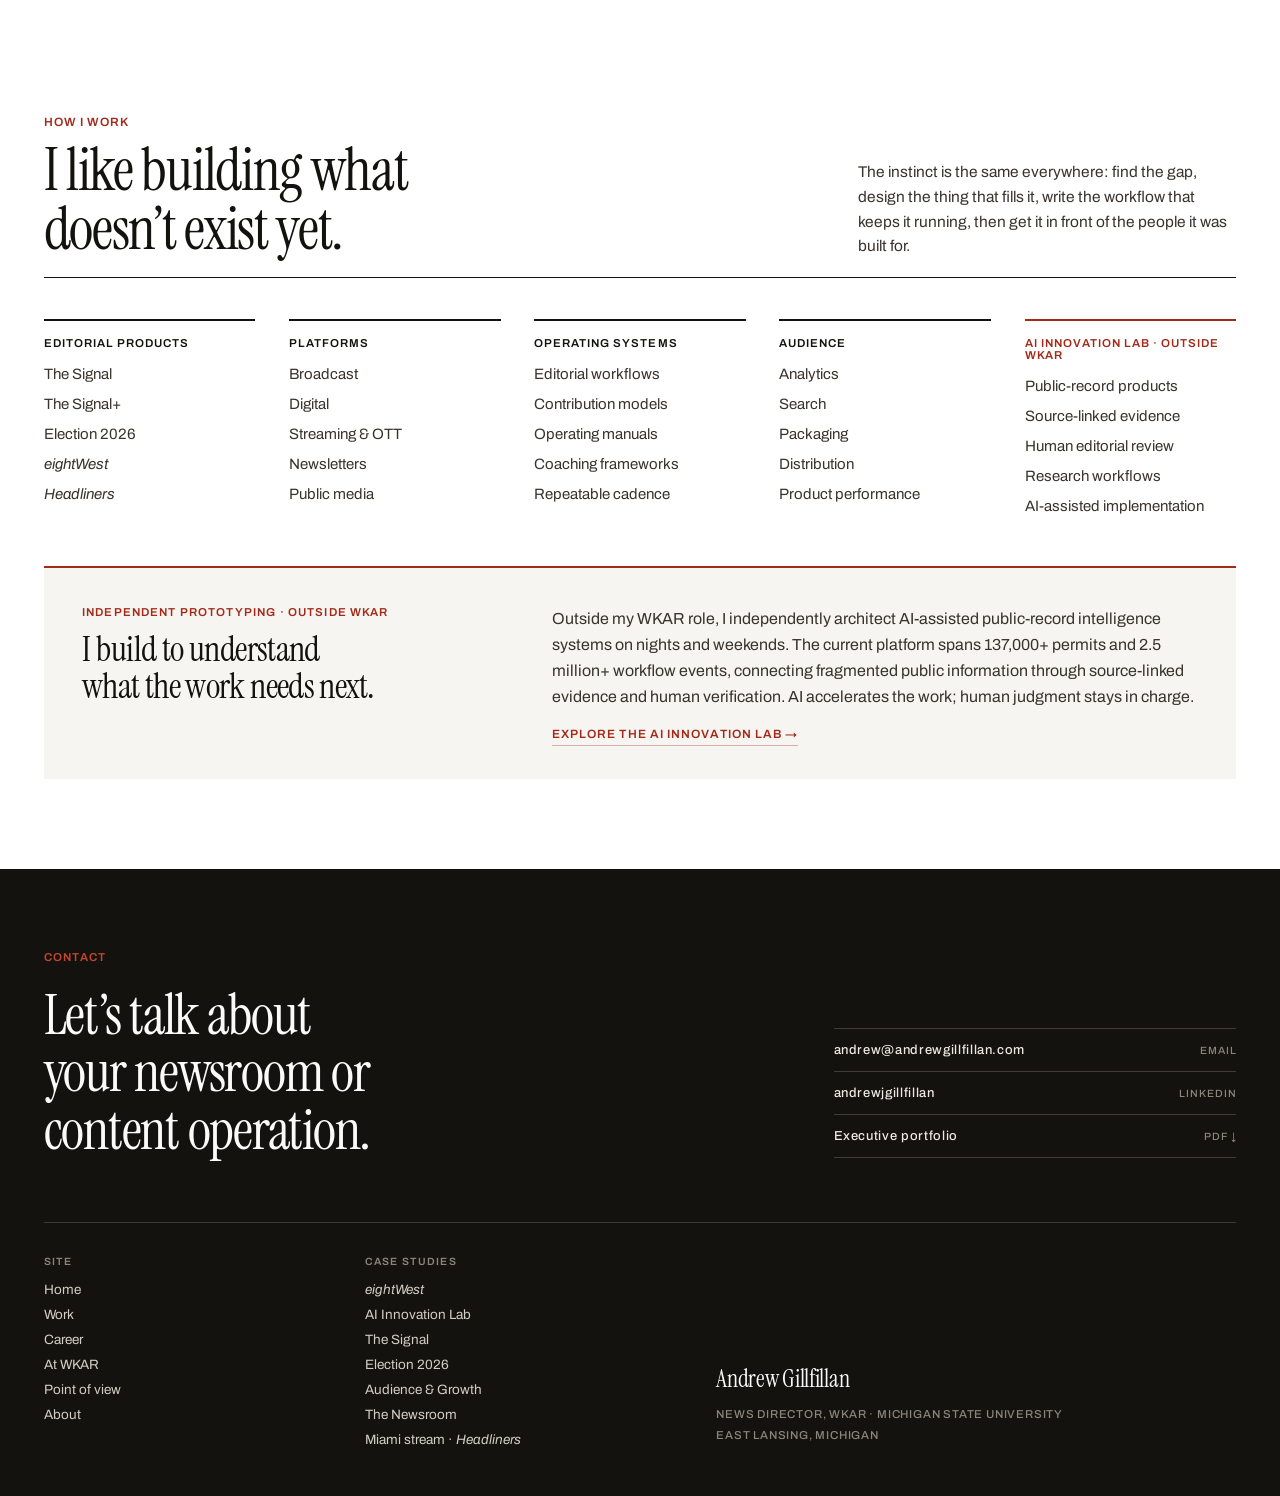
==== commit ea1bc59d: "Bust cache for redacted AI screenshots" ====
--- a/index.html
+++ b/index.html
@@ -353,7 +353,7 @@
 </div>
 </a>
 <a class="ag-hover-16" href="data-ai-systems.html" style="display:block;">
-<div class="ag-home-work-image ag-product-collage" aria-label="AI Innovation Lab tools showing Agenda Watch, a statewide public-record map, Live Desk and a sourced-brief workspace" role="img" style="display:grid;grid-template-columns:1.2fr .8fr;grid-template-rows:1.15fr .85fr;gap:4px;position:relative;overflow:hidden;aspect-ratio:3/2;background:#0D1D31;border:1px solid rgba(20,18,15,.14);"><figure style="margin:0;min-width:0;overflow:hidden;"><img alt="" decoding="async" loading="lazy" src="assets/ai-lab/agenda-watch.png" style="width:100%;height:100%;object-fit:cover!important;object-position:top left;" width="2200" height="819"/></figure><figure style="margin:0;min-width:0;overflow:hidden;"><img alt="" decoding="async" loading="lazy" src="assets/data-systems/tracker-live-map-statewide.png" style="width:100%;height:100%;object-fit:cover!important;object-position:center;" width="2000" height="920"/></figure><figure style="margin:0;min-width:0;overflow:hidden;"><img alt="" decoding="async" loading="lazy" src="assets/ai-lab/live-desk.png" style="width:100%;height:100%;object-fit:cover!important;object-position:top left;" width="2200" height="833"/></figure><figure style="margin:0;min-width:0;overflow:hidden;"><img alt="" decoding="async" loading="lazy" src="assets/ai-lab/sourced-brief.png" style="width:100%;height:100%;object-fit:cover!important;object-position:top left;" width="2200" height="757"/></figure></div>
+<div class="ag-home-work-image ag-product-collage" aria-label="AI Innovation Lab tools showing Agenda Watch, a statewide public-record map, Live Desk and a sourced-brief workspace" role="img" style="display:grid;grid-template-columns:1.2fr .8fr;grid-template-rows:1.15fr .85fr;gap:4px;position:relative;overflow:hidden;aspect-ratio:3/2;background:#0D1D31;border:1px solid rgba(20,18,15,.14);"><figure style="margin:0;min-width:0;overflow:hidden;"><img alt="" decoding="async" loading="lazy" src="assets/ai-lab/agenda-watch.png?v=6295bbc" style="width:100%;height:100%;object-fit:cover!important;object-position:top left;" width="2200" height="819"/></figure><figure style="margin:0;min-width:0;overflow:hidden;"><img alt="" decoding="async" loading="lazy" src="assets/data-systems/tracker-live-map-statewide.png" style="width:100%;height:100%;object-fit:cover!important;object-position:center;" width="2000" height="920"/></figure><figure style="margin:0;min-width:0;overflow:hidden;"><img alt="" decoding="async" loading="lazy" src="assets/ai-lab/live-desk.png?v=6295bbc" style="width:100%;height:100%;object-fit:cover!important;object-position:top left;" width="2200" height="833"/></figure><figure style="margin:0;min-width:0;overflow:hidden;"><img alt="" decoding="async" loading="lazy" src="assets/ai-lab/sourced-brief.png" style="width:100%;height:100%;object-fit:cover!important;object-position:top left;" width="2200" height="757"/></figure></div>
 <div class="ag-home-work-copy" style="display:flex; gap:16px; padding-top:18px;">
 <span style="font-size:11.5px; font-weight:600; letter-spacing:.08em; color:#A32A19; padding-top:8px;">02</span>
 <div><h3 style="margin:0; font-family:'Instrument Serif',Georgia,serif; font-weight:400; font-size:clamp(25px,2.3vw,34px); line-height:1.06; letter-spacing:-.015em;">AI Innovation Lab</h3>
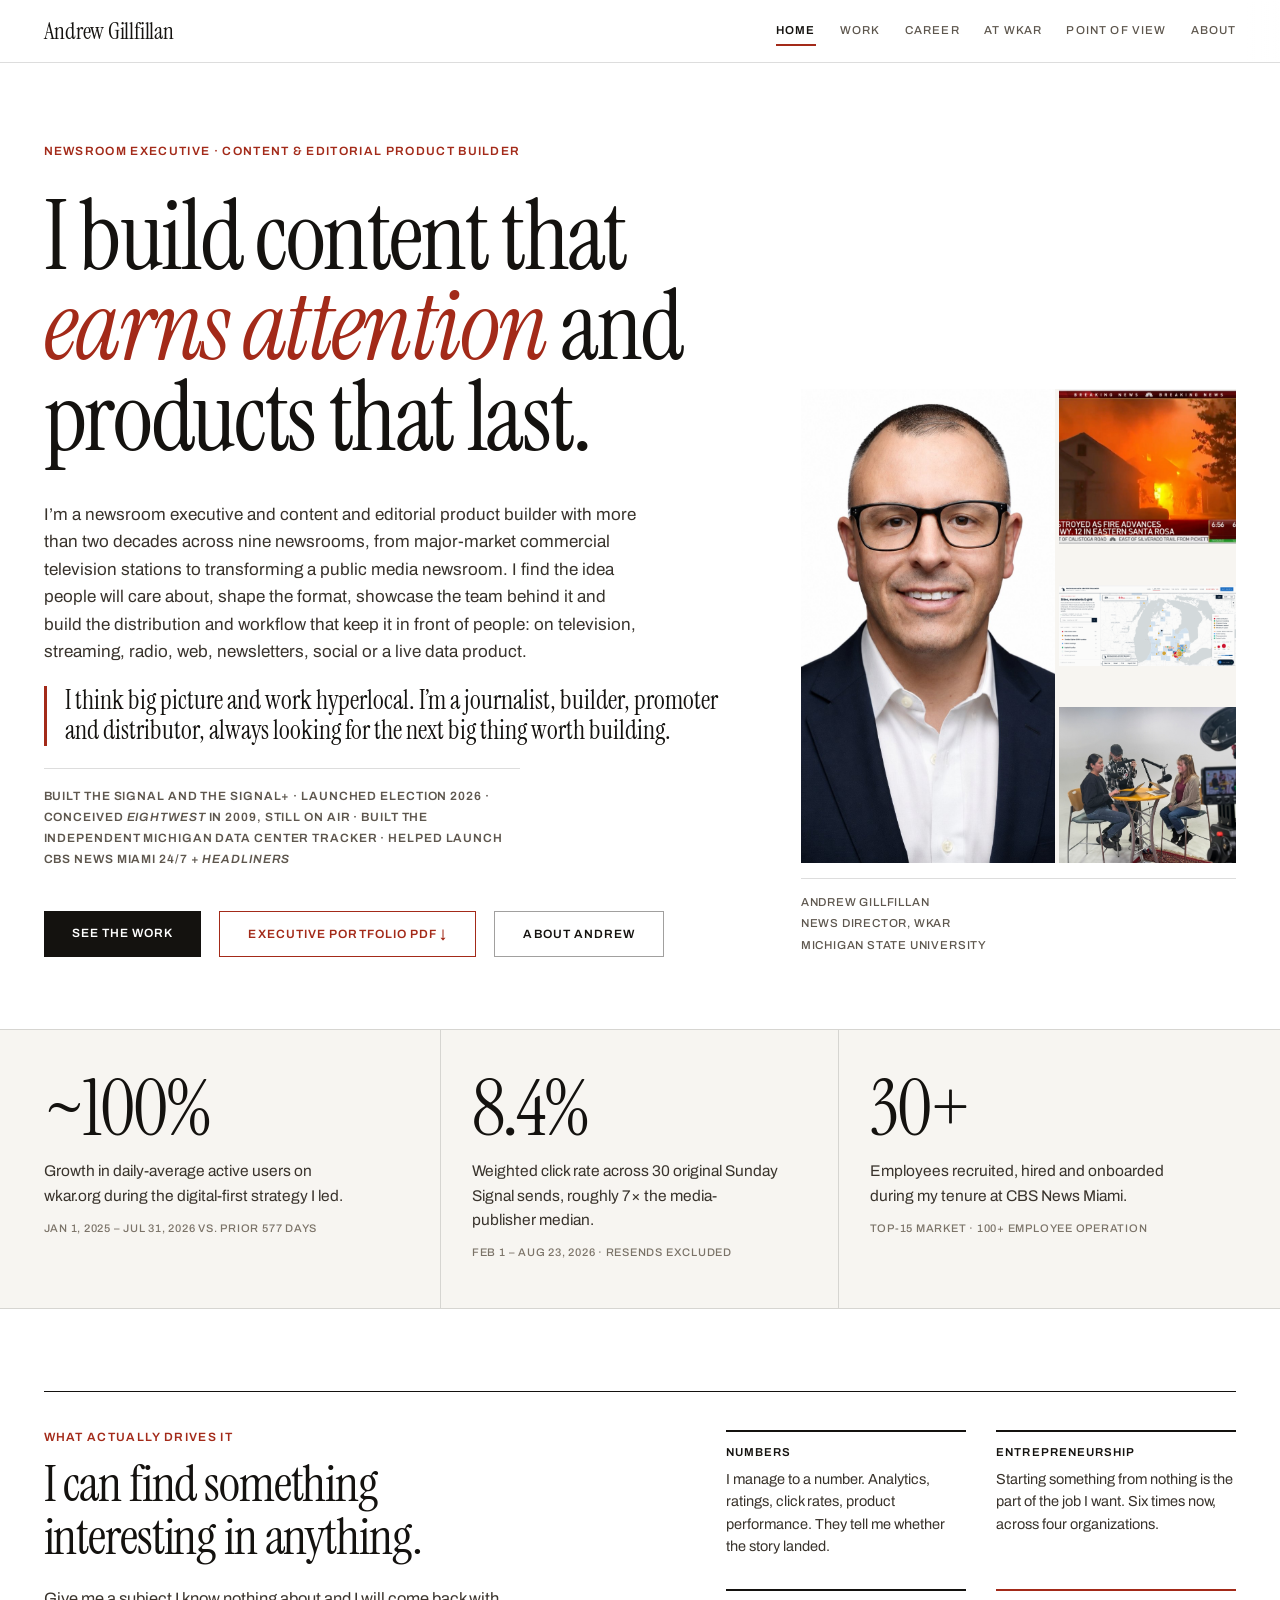
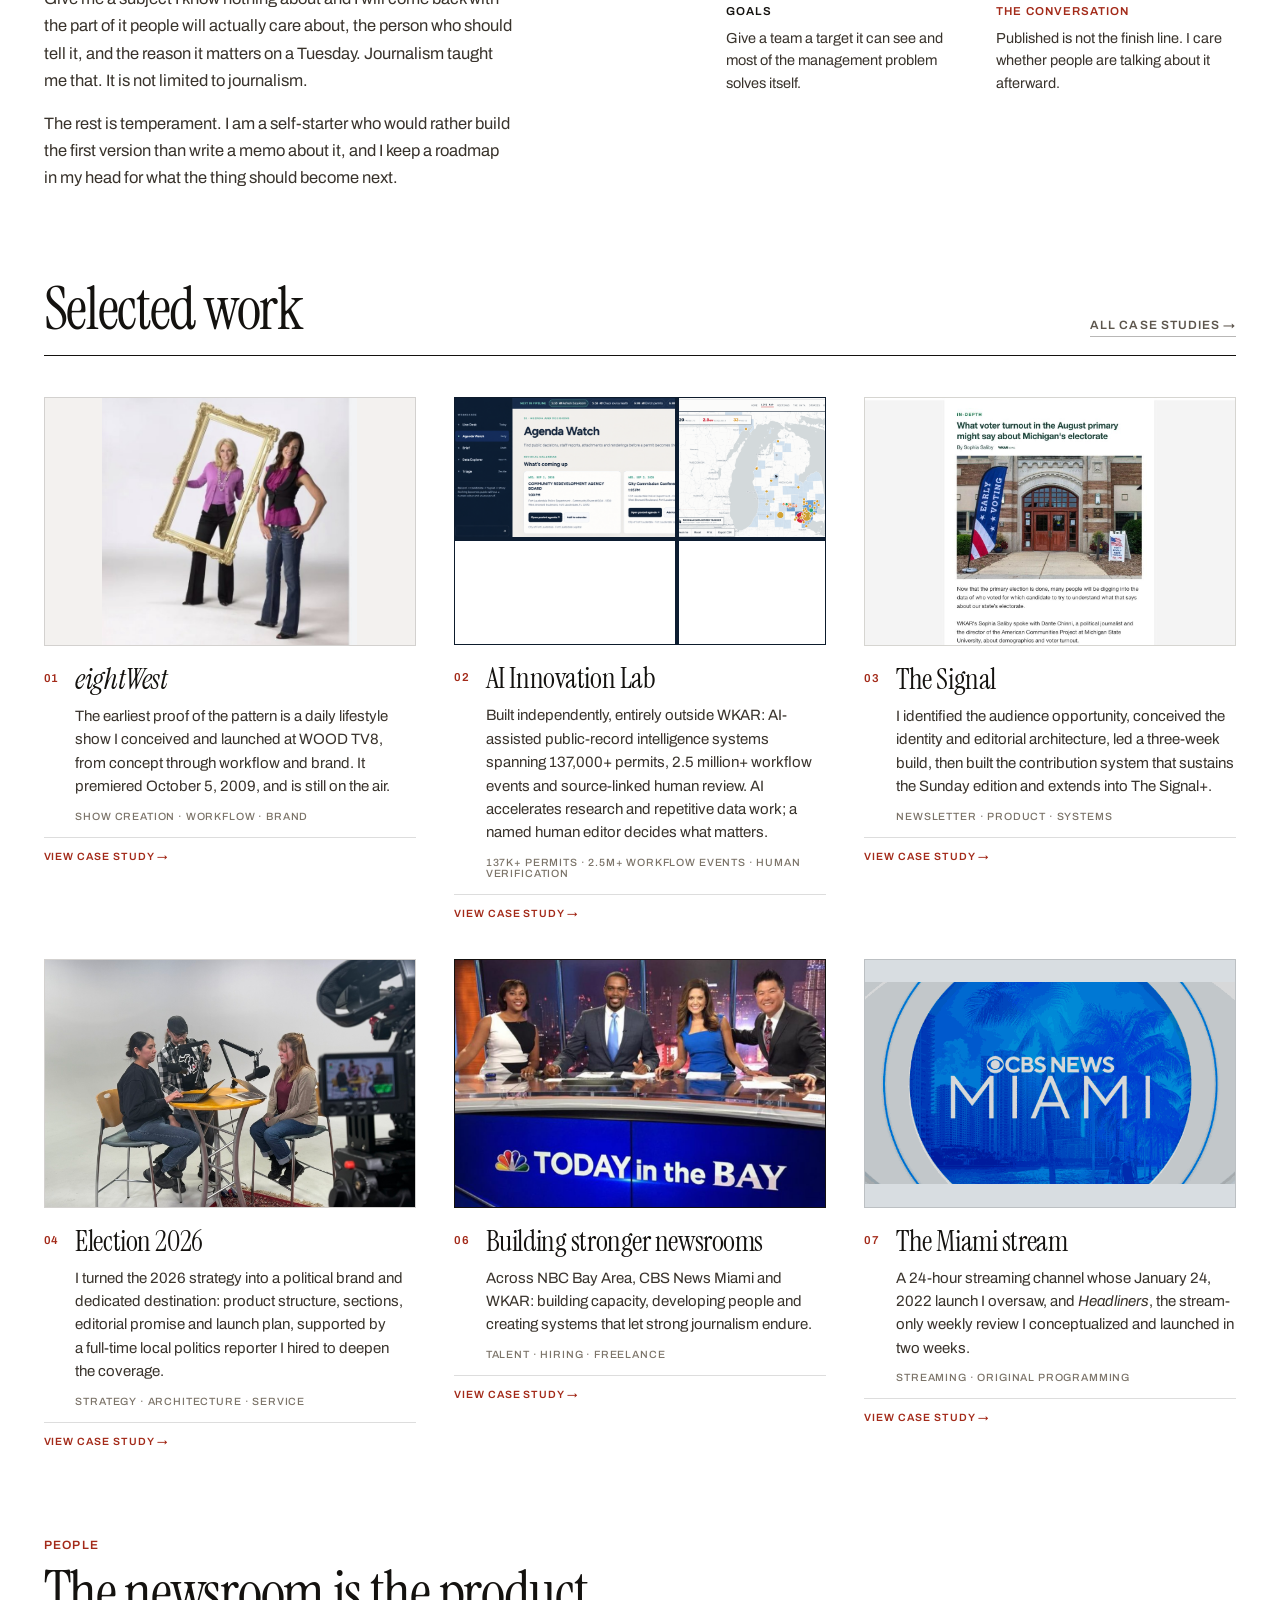
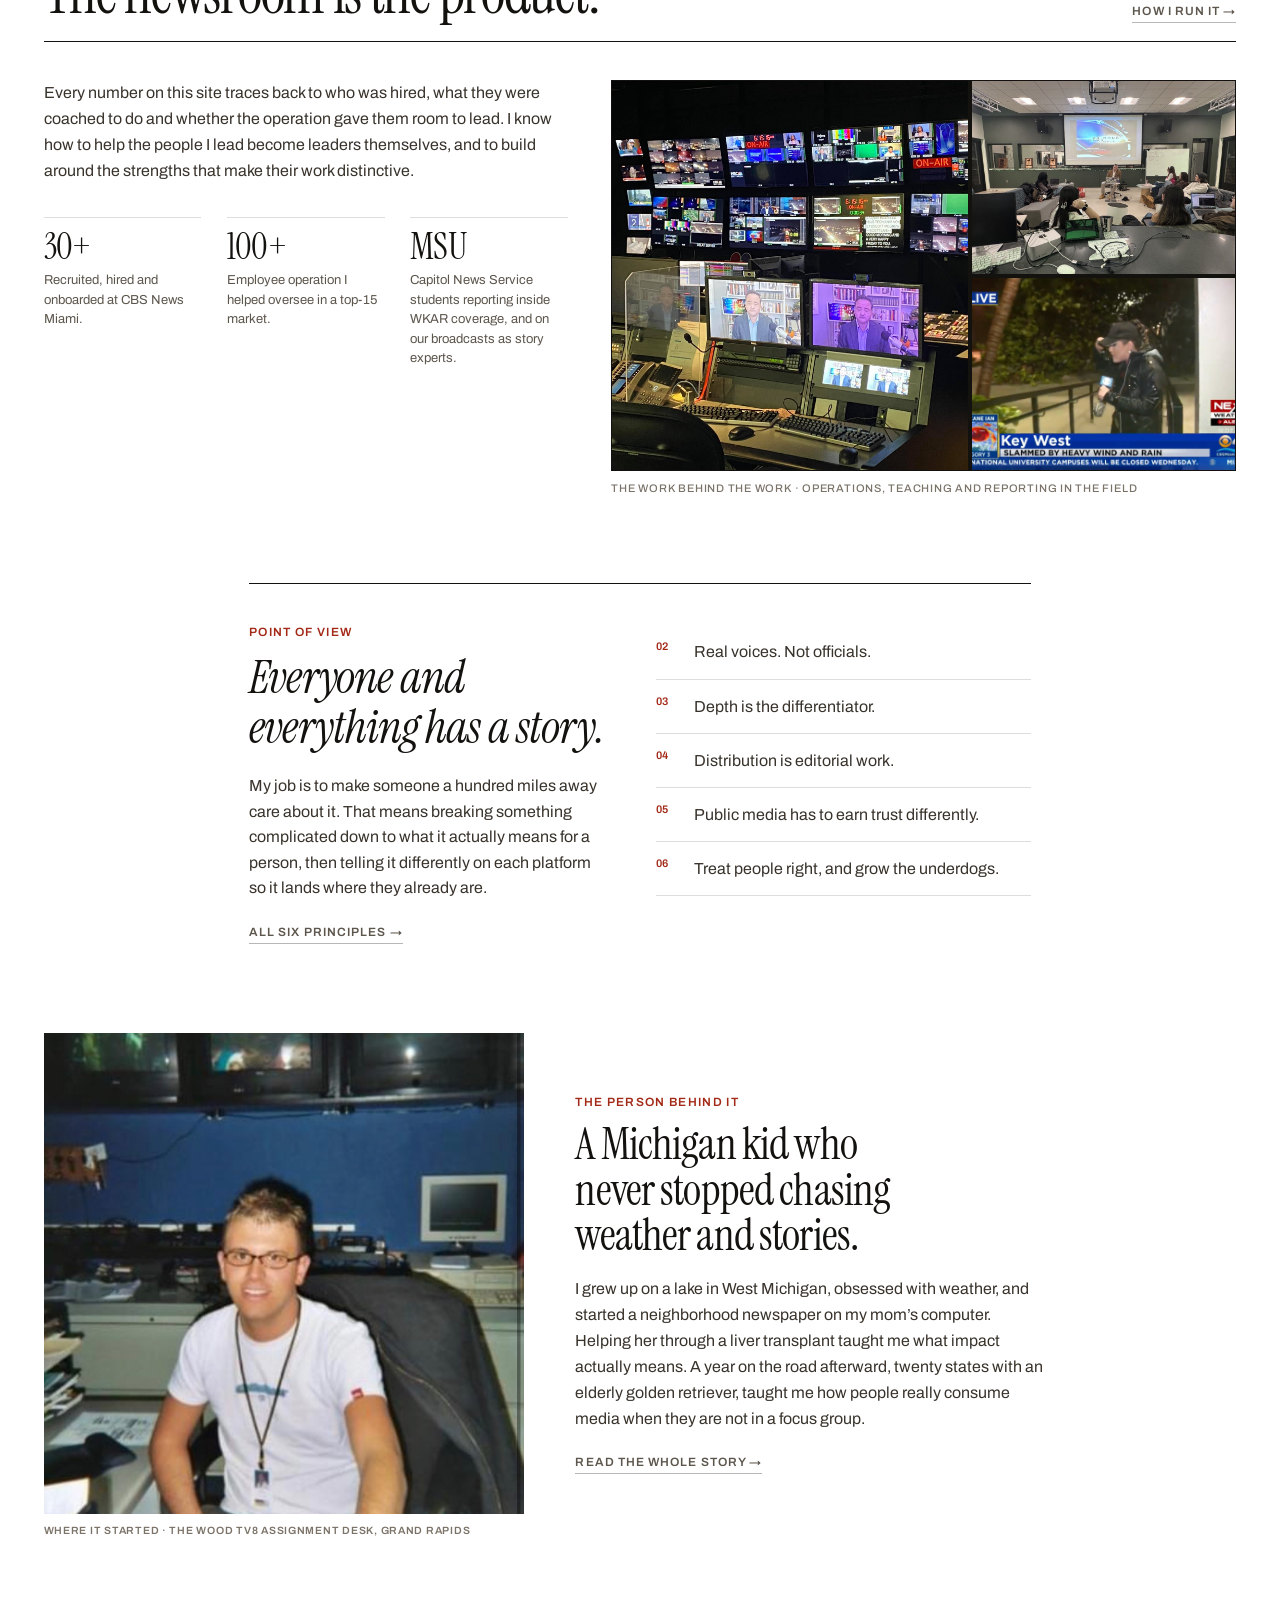
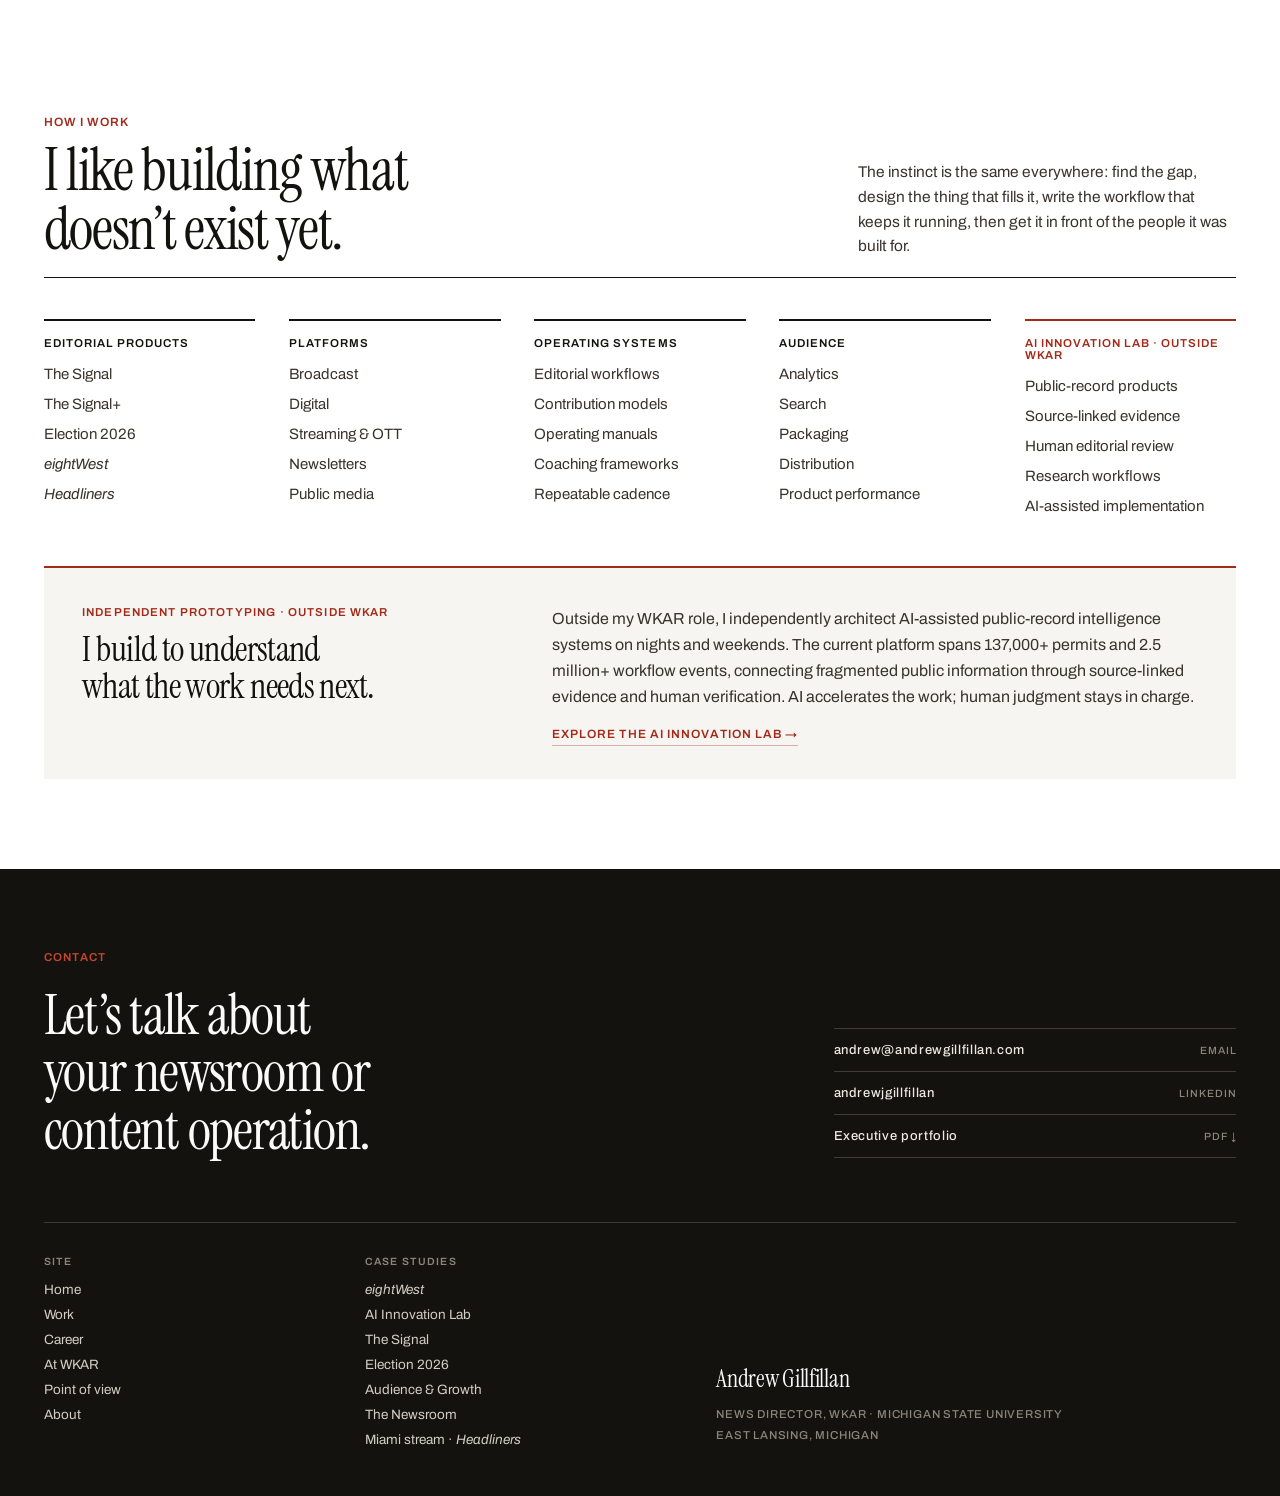
==== commit 84d456e5: "Remove standalone WKAR and Signal logos from portfolio pages" ====
--- a/index.html
+++ b/index.html
@@ -296,10 +296,7 @@
 <p class="ag-mobile-only ag-mobile-swipe-cue">Swipe to browse the case studies →</p>
 <div class="ag-home-selected-grid" data-reveal="" style="display:grid; grid-template-columns:repeat(auto-fit,minmax(min(100%,330px),1fr)); gap:clamp(28px,3vw,52px); padding-top:clamp(28px,3.2vw,48px);">
 <a class="ag-hover-10" href="the-signal.html" style="display:block;">
-<div class="ag-home-work-image ag-home-signal-identities" aria-label="The Signal and The Signal Plus product identities" role="img" style="display:grid; grid-template-rows:1fr 1fr; position:relative; overflow:hidden; aspect-ratio:3/2; border:1px solid rgba(20,18,15,.14); background:#F7F5F1;">
-<div style="display:flex; align-items:center; justify-content:center; min-height:0; padding:4px 12px; background:#F7F5F1;"><img alt="The Signal logo" decoding="async" fetchpriority="high" loading="eager" src="assets/brand/signal-color-card.png" style="display:block; width:min(86%,460px); max-height:92%; object-fit:contain;" width="2000" height="1206"/></div>
-<div style="display:flex; align-items:center; justify-content:center; min-height:0; padding:4px 12px; border-top:1px solid rgba(20,18,15,.14); background:#EAF3DA;"><img alt="The Signal Plus logo" decoding="async" loading="lazy" src="assets/brand/signal-plus-color-card.png" style="display:block; width:min(100%,535px); max-height:92%; object-fit:contain;" width="2000" height="1038"/></div>
-</div>
+<div class="ag-home-work-image" style="overflow:hidden; border:1px solid rgba(20,18,15,.14); background:#F7F5F1;"><img alt="The Signal in-depth reporting module" decoding="async" loading="lazy" src="assets/signal/v2-indepth.jpg" style="display:block; width:100%; aspect-ratio:3/2; object-fit:cover; object-position:center top;" width="1156" height="864"/></div>
 <div class="ag-home-work-copy" style="display:flex; gap:16px; padding-top:18px;">
 <span style="font-size:11.5px; font-weight:600; letter-spacing:.08em; color:#A32A19; padding-top:8px;">03</span>
 <div><h3 style="margin:0; font-family:'Instrument Serif',Georgia,serif; font-weight:400; font-size:clamp(25px,2.3vw,34px); line-height:1.06; letter-spacing:-.015em;">The Signal</h3>
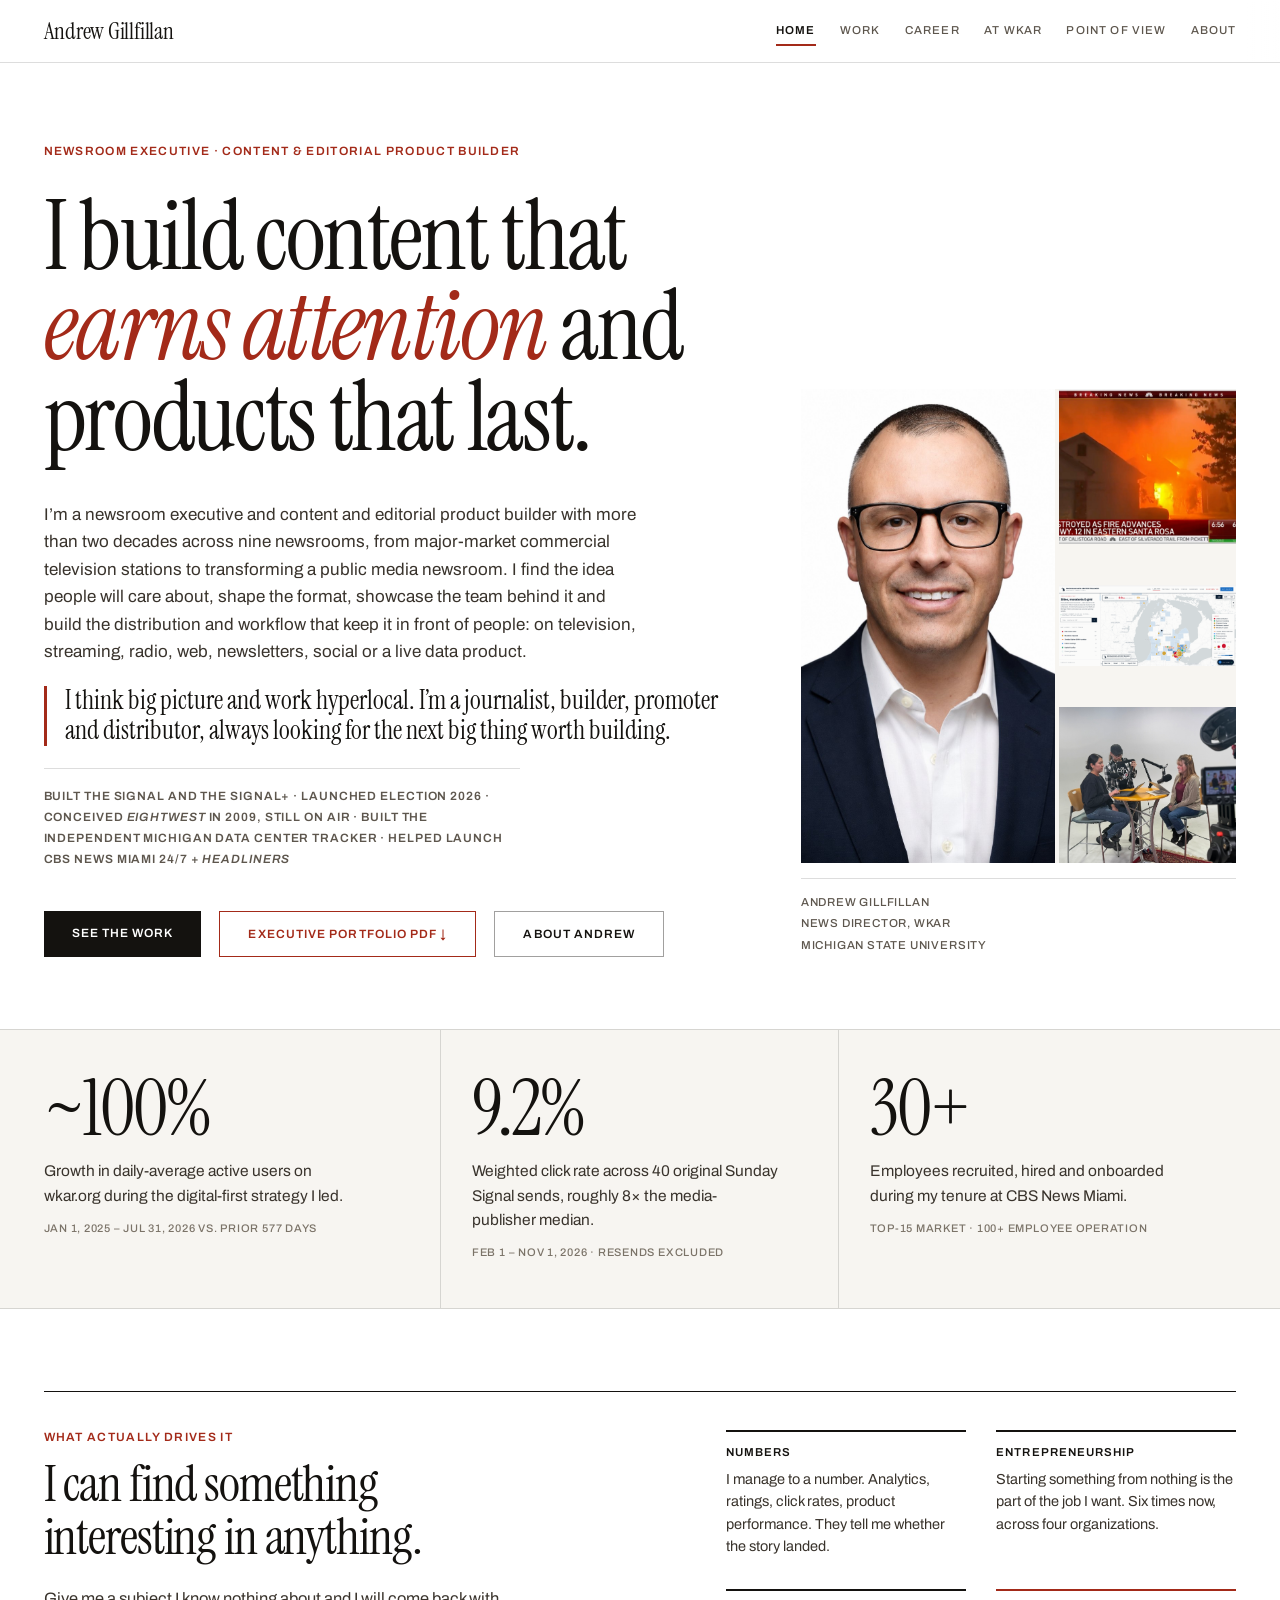
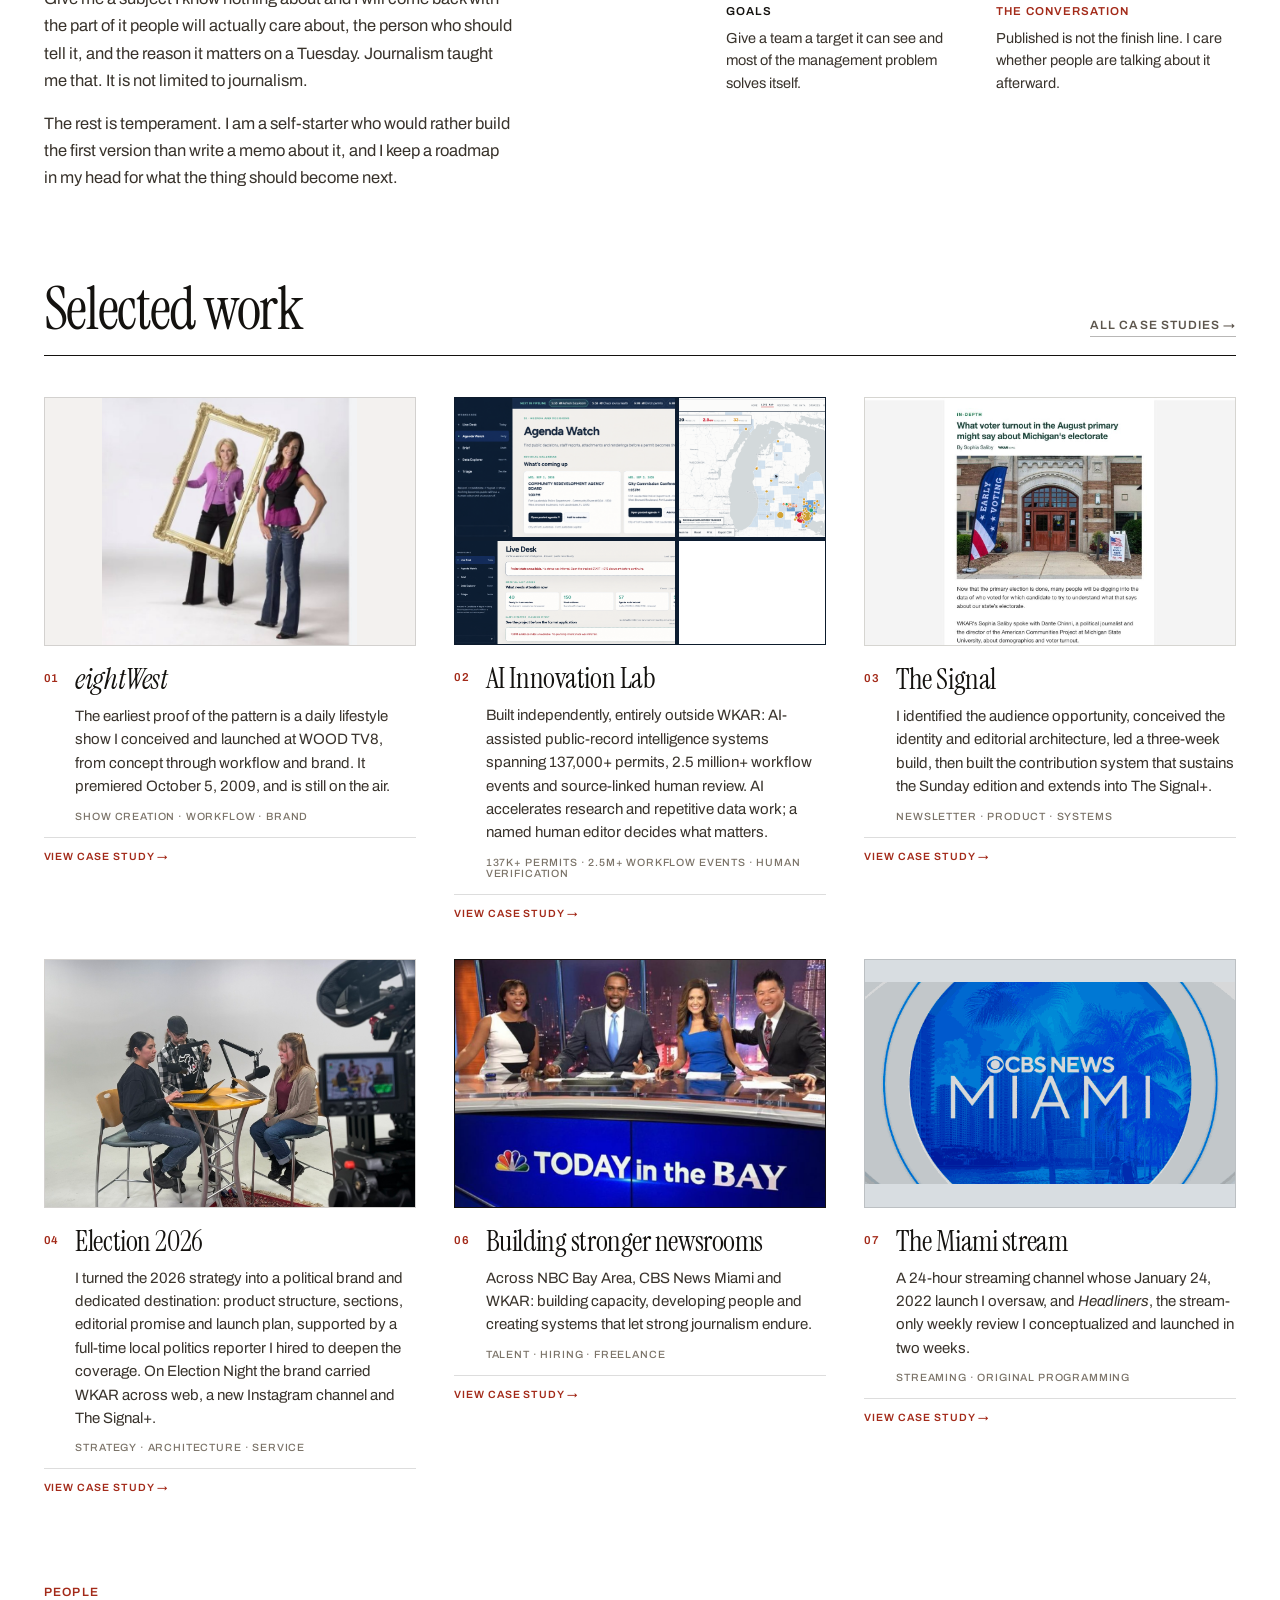
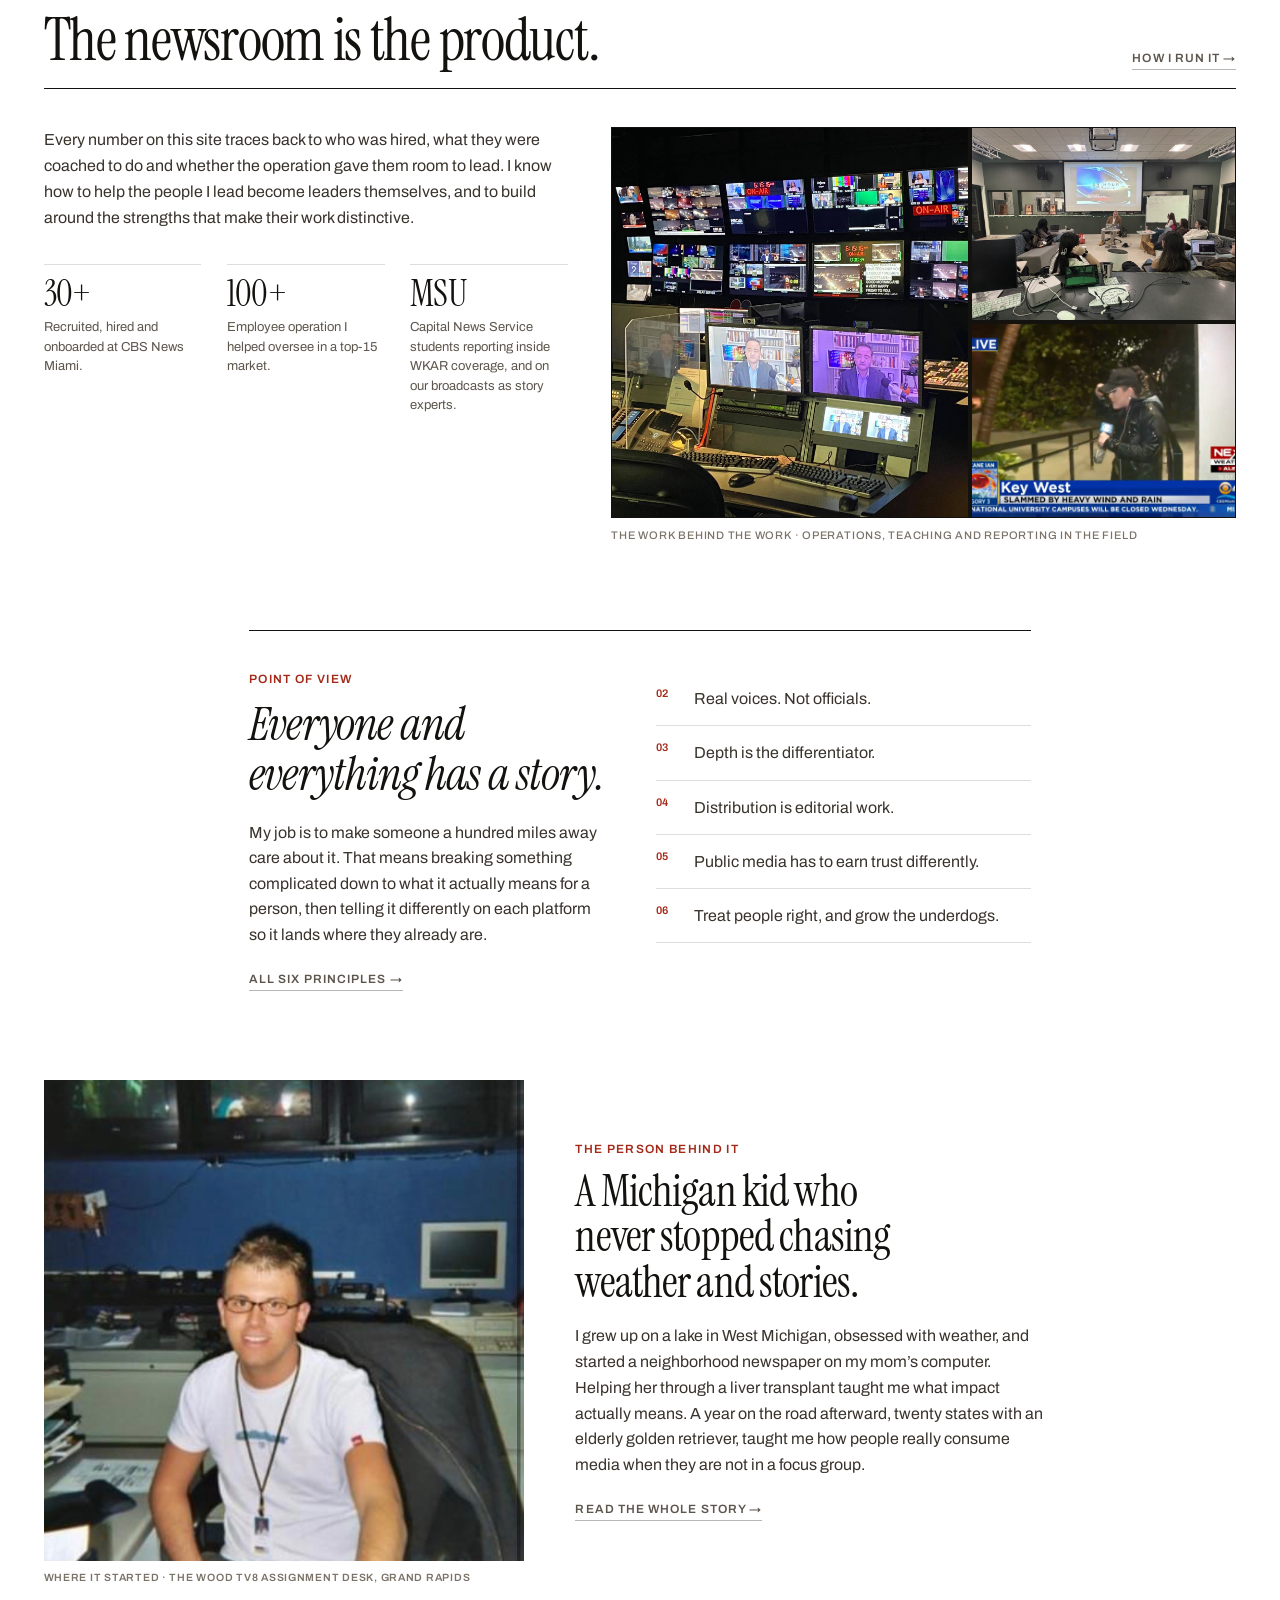
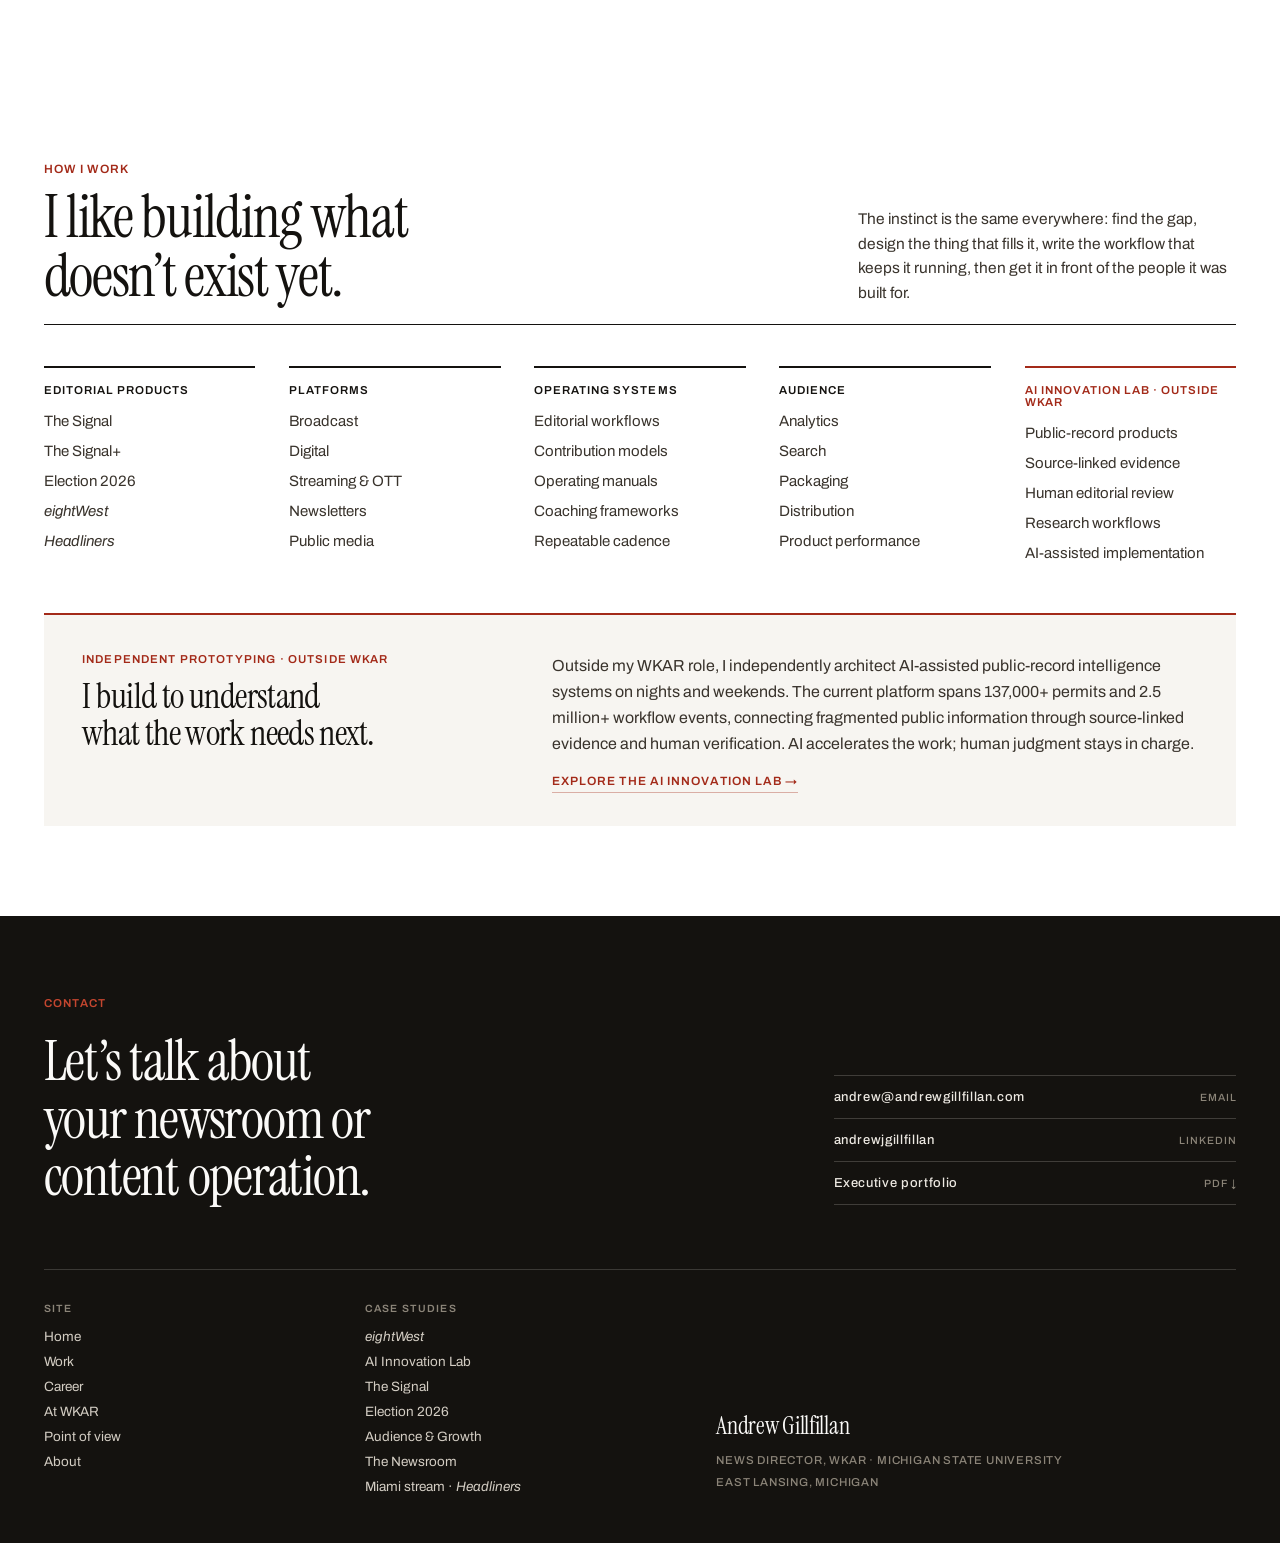
==== commit 043cc50c: "Add Election Night 2026 section; refresh Signal metrics through Nov. 1 - New Election Night section " ====
--- a/index.html
+++ b/index.html
@@ -157,9 +157,9 @@
 <p style="margin:11px 0 0; font-size:11px; font-weight:500; letter-spacing:.07em; text-transform:uppercase; color:#7B7368; line-height:1.7;">Jan 1, 2025 – Jul 31, 2026 vs. prior 577 days</p>
 </div>
 <div style="flex:1 1 280px; min-width:0; padding:clamp(30px,3.6vw,56px) clamp(20px,2.4vw,44px); border-right:1px solid rgba(20,18,15,.14);">
-<p style="margin:0; font-family:'Instrument Serif',Georgia,serif; font-size:clamp(52px,6vw,94px); line-height:.88; letter-spacing:-.024em;">8.4%</p>
-<p style="margin:16px 0 0; font-size:15.5px; line-height:1.56; color:#39332C; max-width:34ch;">Weighted click rate across 30 original Sunday Signal sends, roughly 7× the media-publisher median.</p>
-<p style="margin:11px 0 0; font-size:11px; font-weight:500; letter-spacing:.07em; text-transform:uppercase; color:#7B7368; line-height:1.7;">Feb 1 – Aug 23, 2026 · resends excluded</p>
+<p style="margin:0; font-family:'Instrument Serif',Georgia,serif; font-size:clamp(52px,6vw,94px); line-height:.88; letter-spacing:-.024em;">9.2%</p>
+<p style="margin:16px 0 0; font-size:15.5px; line-height:1.56; color:#39332C; max-width:34ch;">Weighted click rate across 40 original Sunday Signal sends, roughly 8× the media-publisher median.</p>
+<p style="margin:11px 0 0; font-size:11px; font-weight:500; letter-spacing:.07em; text-transform:uppercase; color:#7B7368; line-height:1.7;">Feb 1 – Nov 1, 2026 · resends excluded</p>
 </div>
 <div style="flex:1 1 280px; min-width:0; padding:clamp(30px,3.6vw,56px) 0 clamp(30px,3.6vw,56px) clamp(20px,2.4vw,44px);">
 <p style="margin:0; font-family:'Instrument Serif',Georgia,serif; font-size:clamp(52px,6vw,94px); line-height:.88; letter-spacing:-.024em;">30+</p>
@@ -309,7 +309,7 @@
 <div class="ag-home-work-copy" style="display:flex; gap:16px; padding-top:18px;">
 <span style="font-size:11.5px; font-weight:600; letter-spacing:.08em; color:#A32A19; padding-top:8px;">04</span>
 <div><h3 style="margin:0; font-family:'Instrument Serif',Georgia,serif; font-weight:400; font-size:clamp(25px,2.3vw,34px); line-height:1.06; letter-spacing:-.015em;">Election 2026</h3>
-<p style="margin:10px 0 0; font-size:15px; line-height:1.56; color:#39332C; max-width:44ch; text-wrap:pretty;">I turned the 2026 strategy into a political brand and dedicated destination: product structure, sections, editorial promise and launch plan, supported by a full-time local politics reporter I hired to deepen the coverage.</p>
+<p style="margin:10px 0 0; font-size:15px; line-height:1.56; color:#39332C; max-width:44ch; text-wrap:pretty;">I turned the 2026 strategy into a political brand and dedicated destination: product structure, sections, editorial promise and launch plan, supported by a full-time local politics reporter I hired to deepen the coverage. On Election Night the brand carried WKAR across web, a new Instagram channel and The Signal+.</p>
 <p style="margin:12px 0 0; font-size:10.5px; font-weight:500; letter-spacing:.08em; text-transform:uppercase; color:#7B7368;">Strategy · Architecture · Service</p></div>
 </div>
 </a>
@@ -474,7 +474,7 @@
 </div>
 <div style="border-top:1px solid rgba(20,18,15,.14); padding-top:13px;">
 <p style="margin:0; font-family:'Instrument Serif',Georgia,serif; font-size:clamp(30px,2.8vw,42px); line-height:.9; letter-spacing:-.02em;">MSU</p>
-<p style="margin:8px 0 0; font-size:13px; line-height:1.5; color:#5D564D;">Capitol News Service students reporting inside WKAR coverage, and on our broadcasts as story experts.</p>
+<p style="margin:8px 0 0; font-size:13px; line-height:1.5; color:#5D564D;">Capital News Service students reporting inside WKAR coverage, and on our broadcasts as story experts.</p>
 </div>
 </div>
 </div>
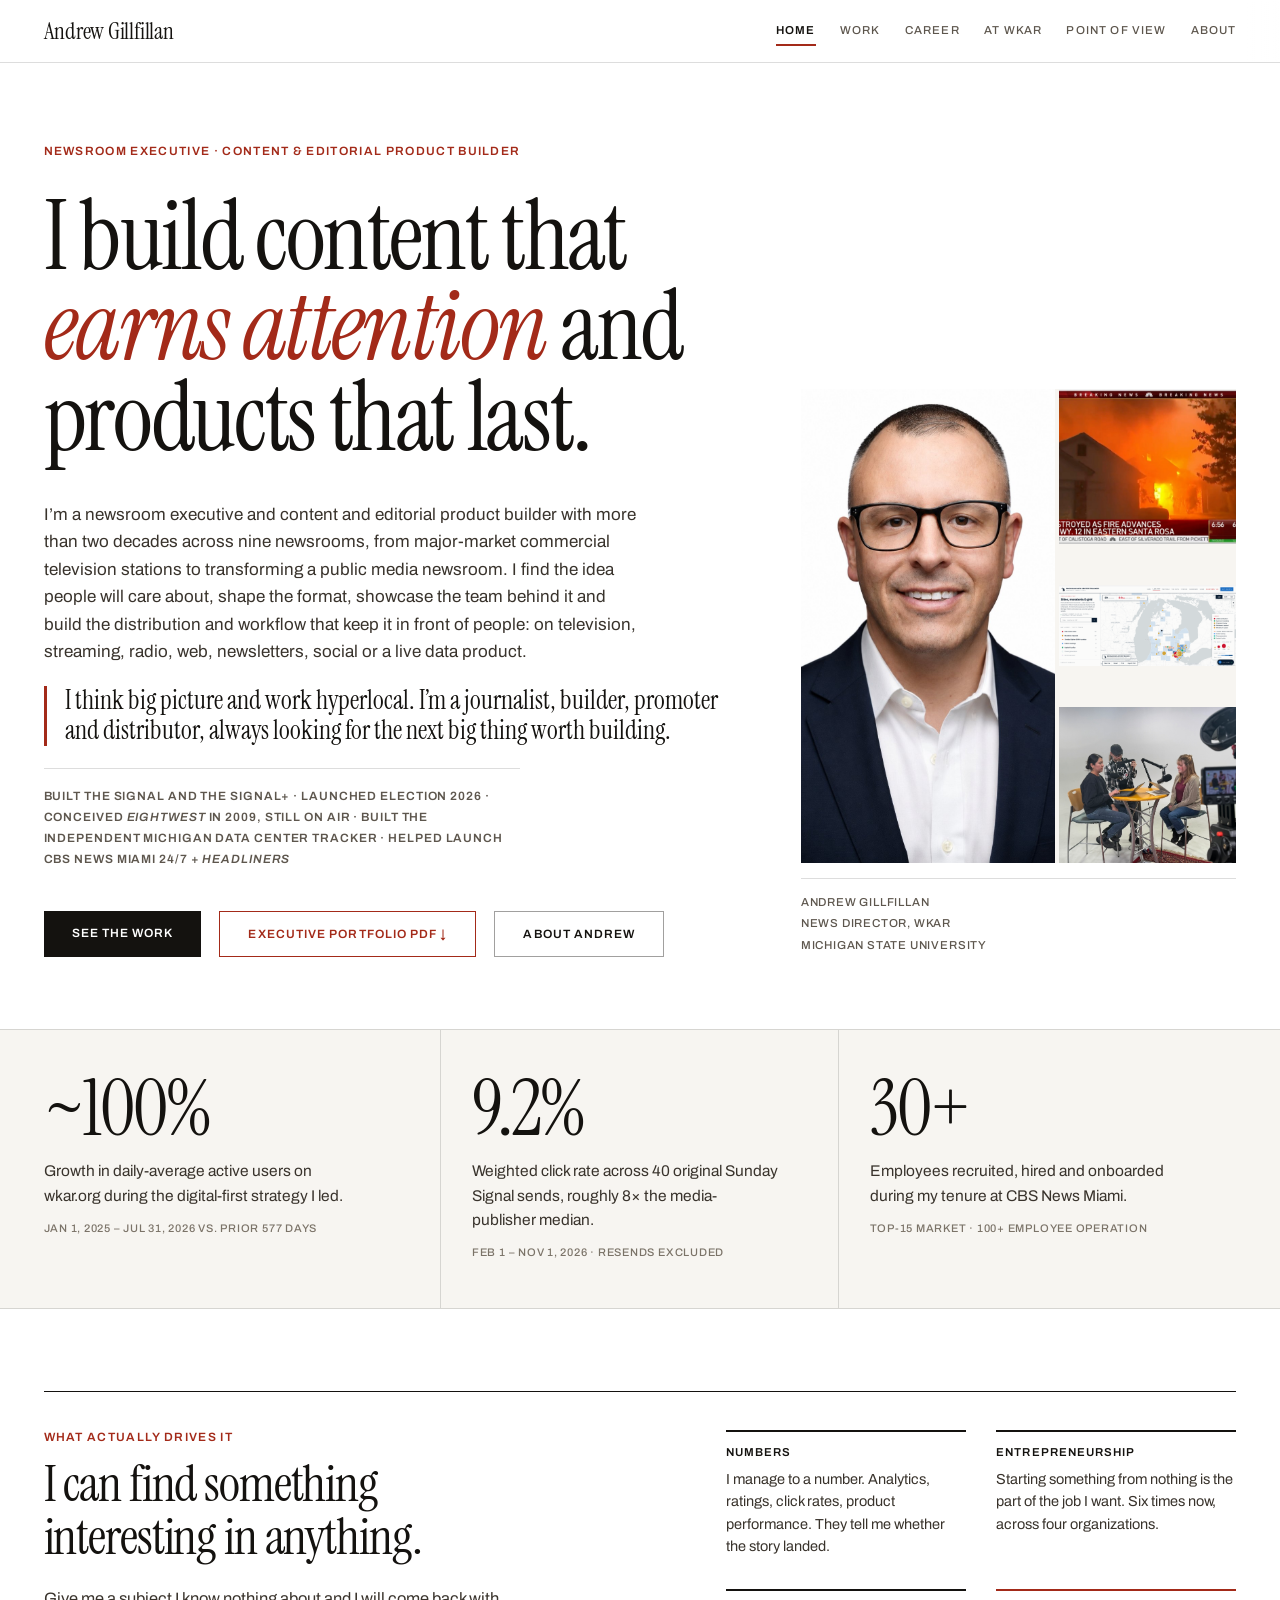
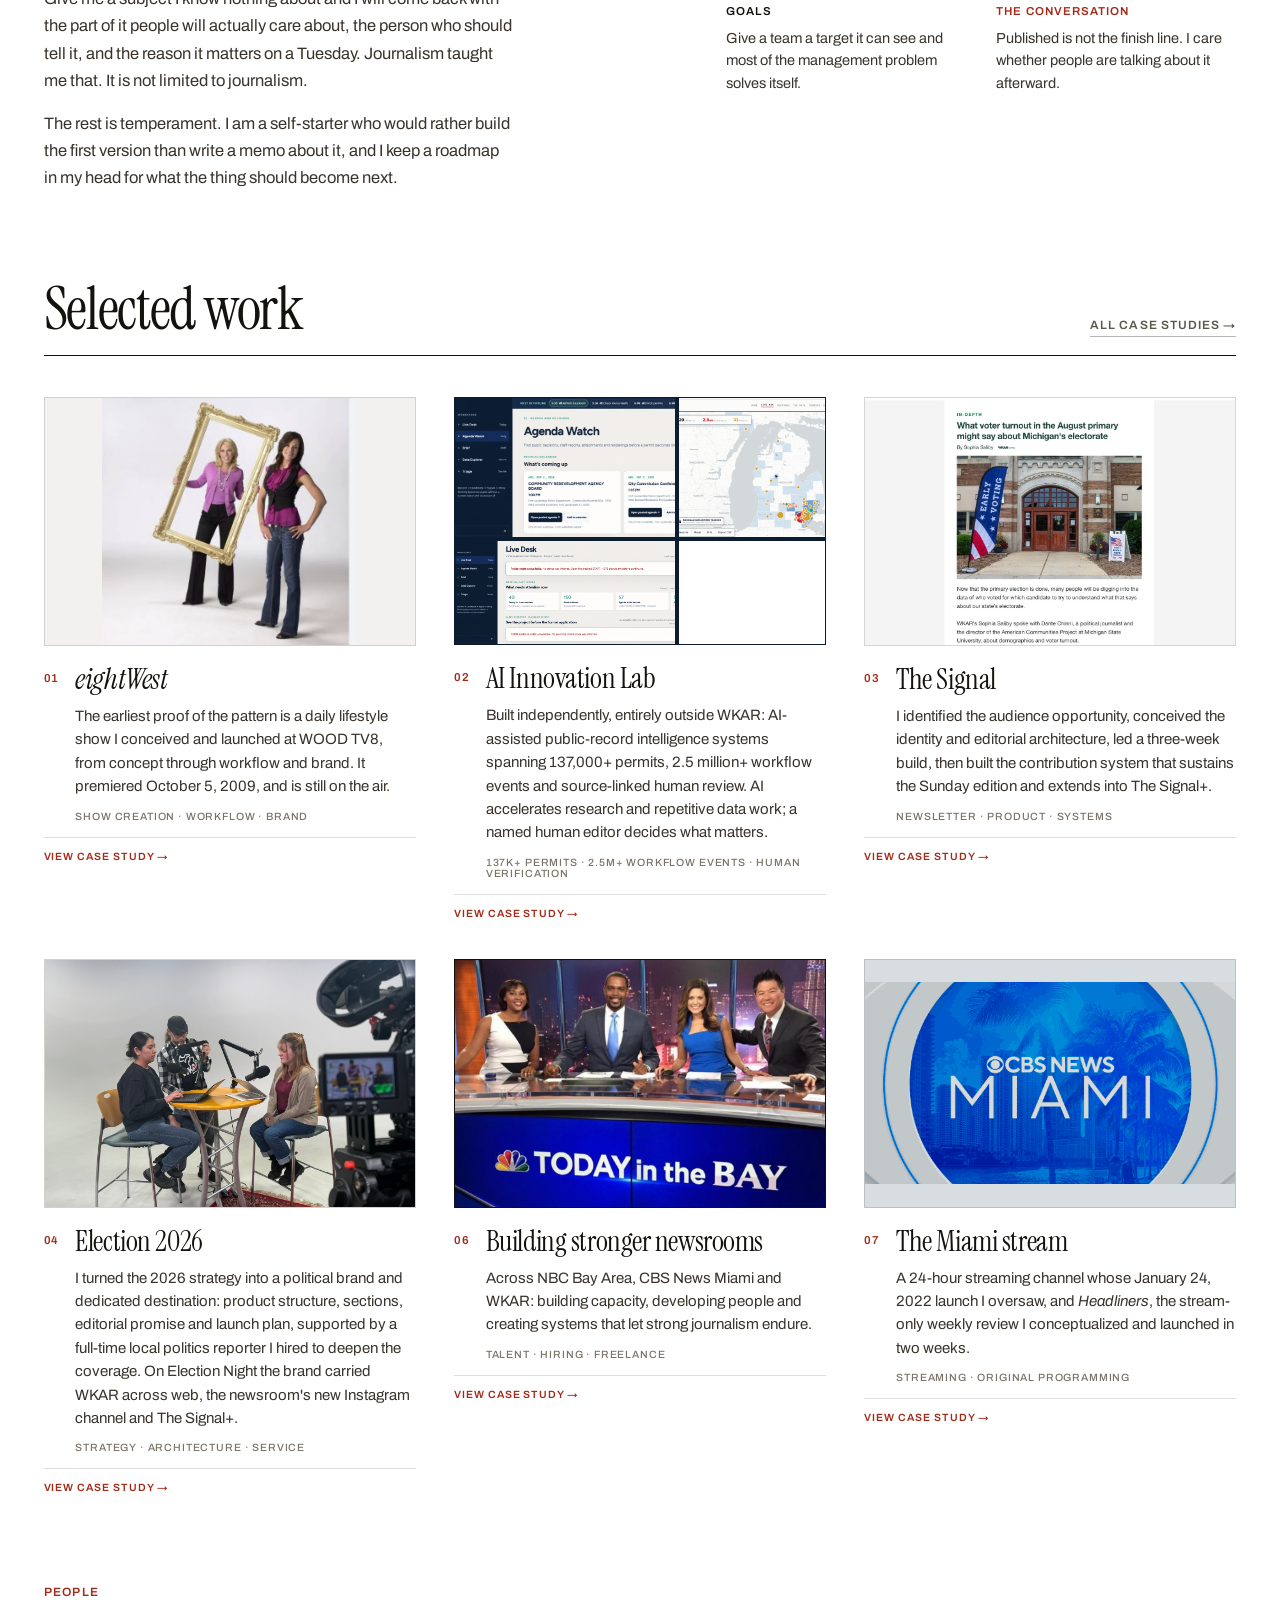
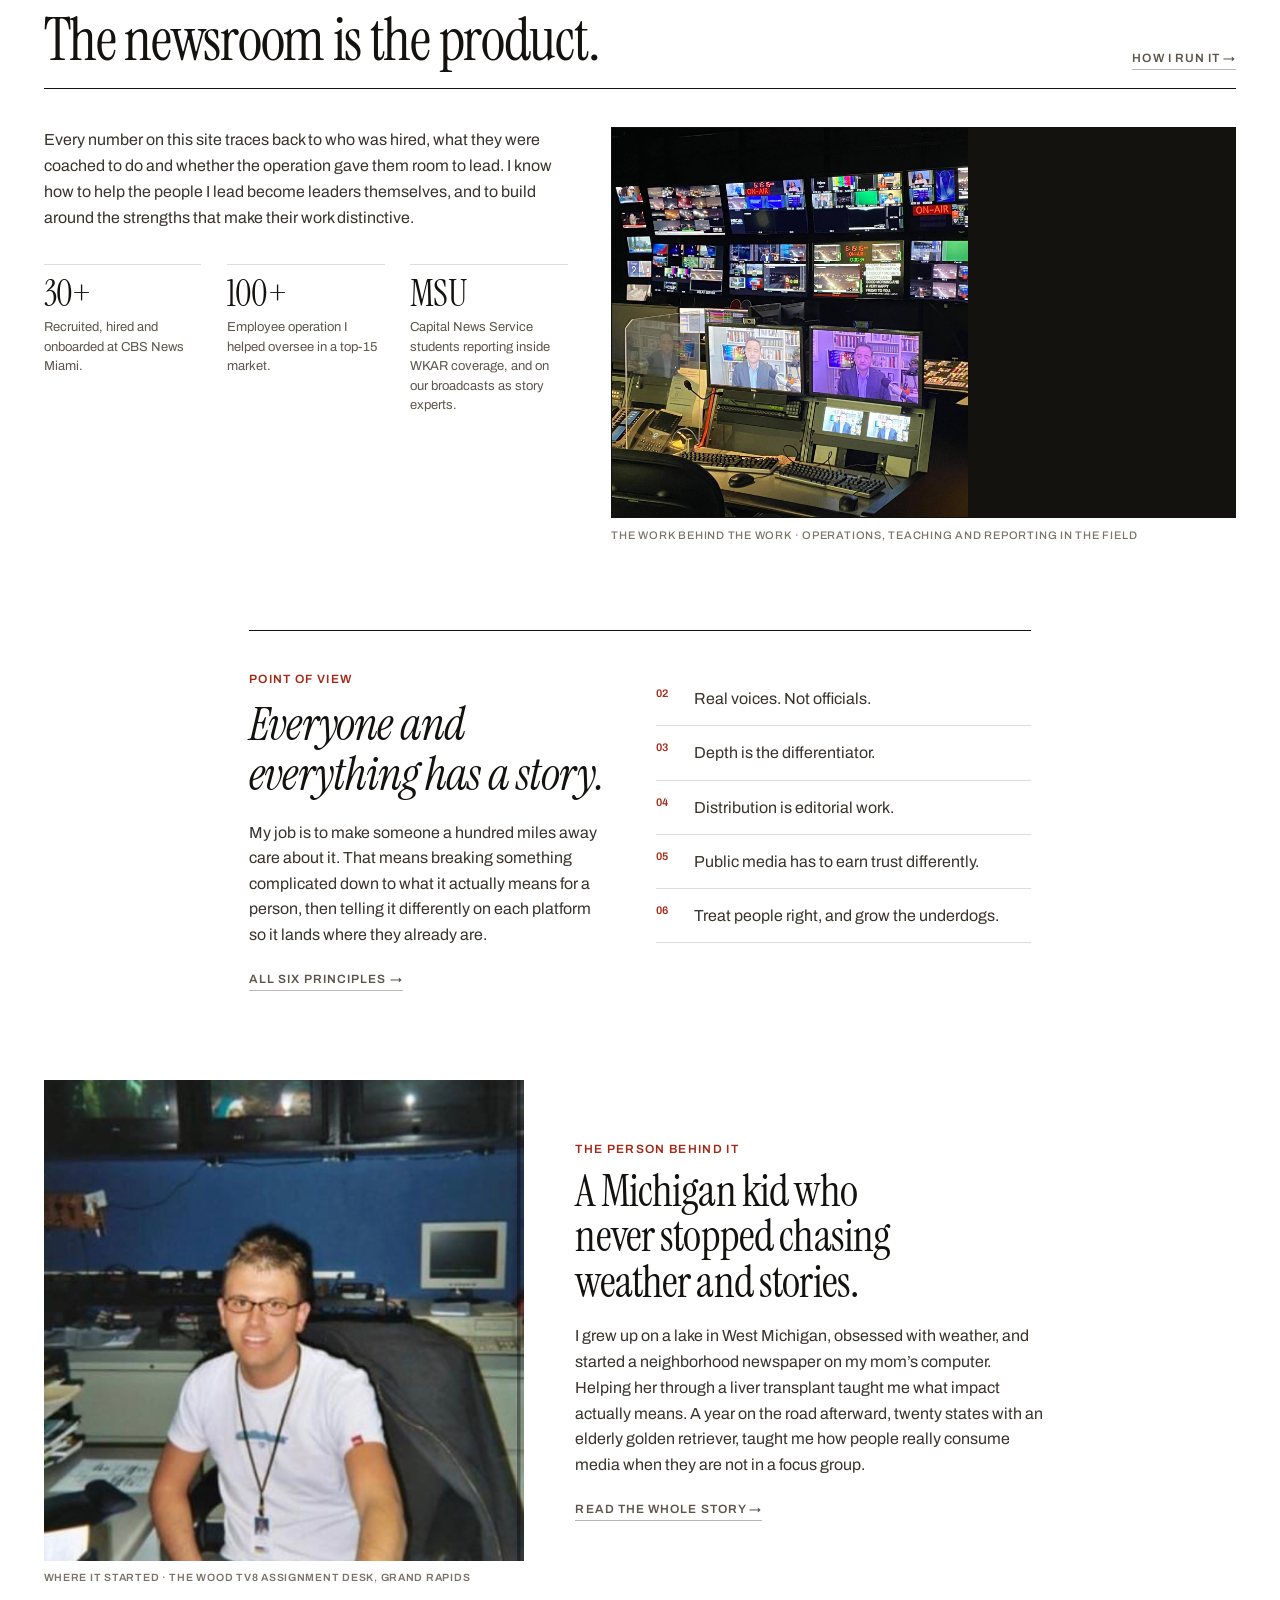
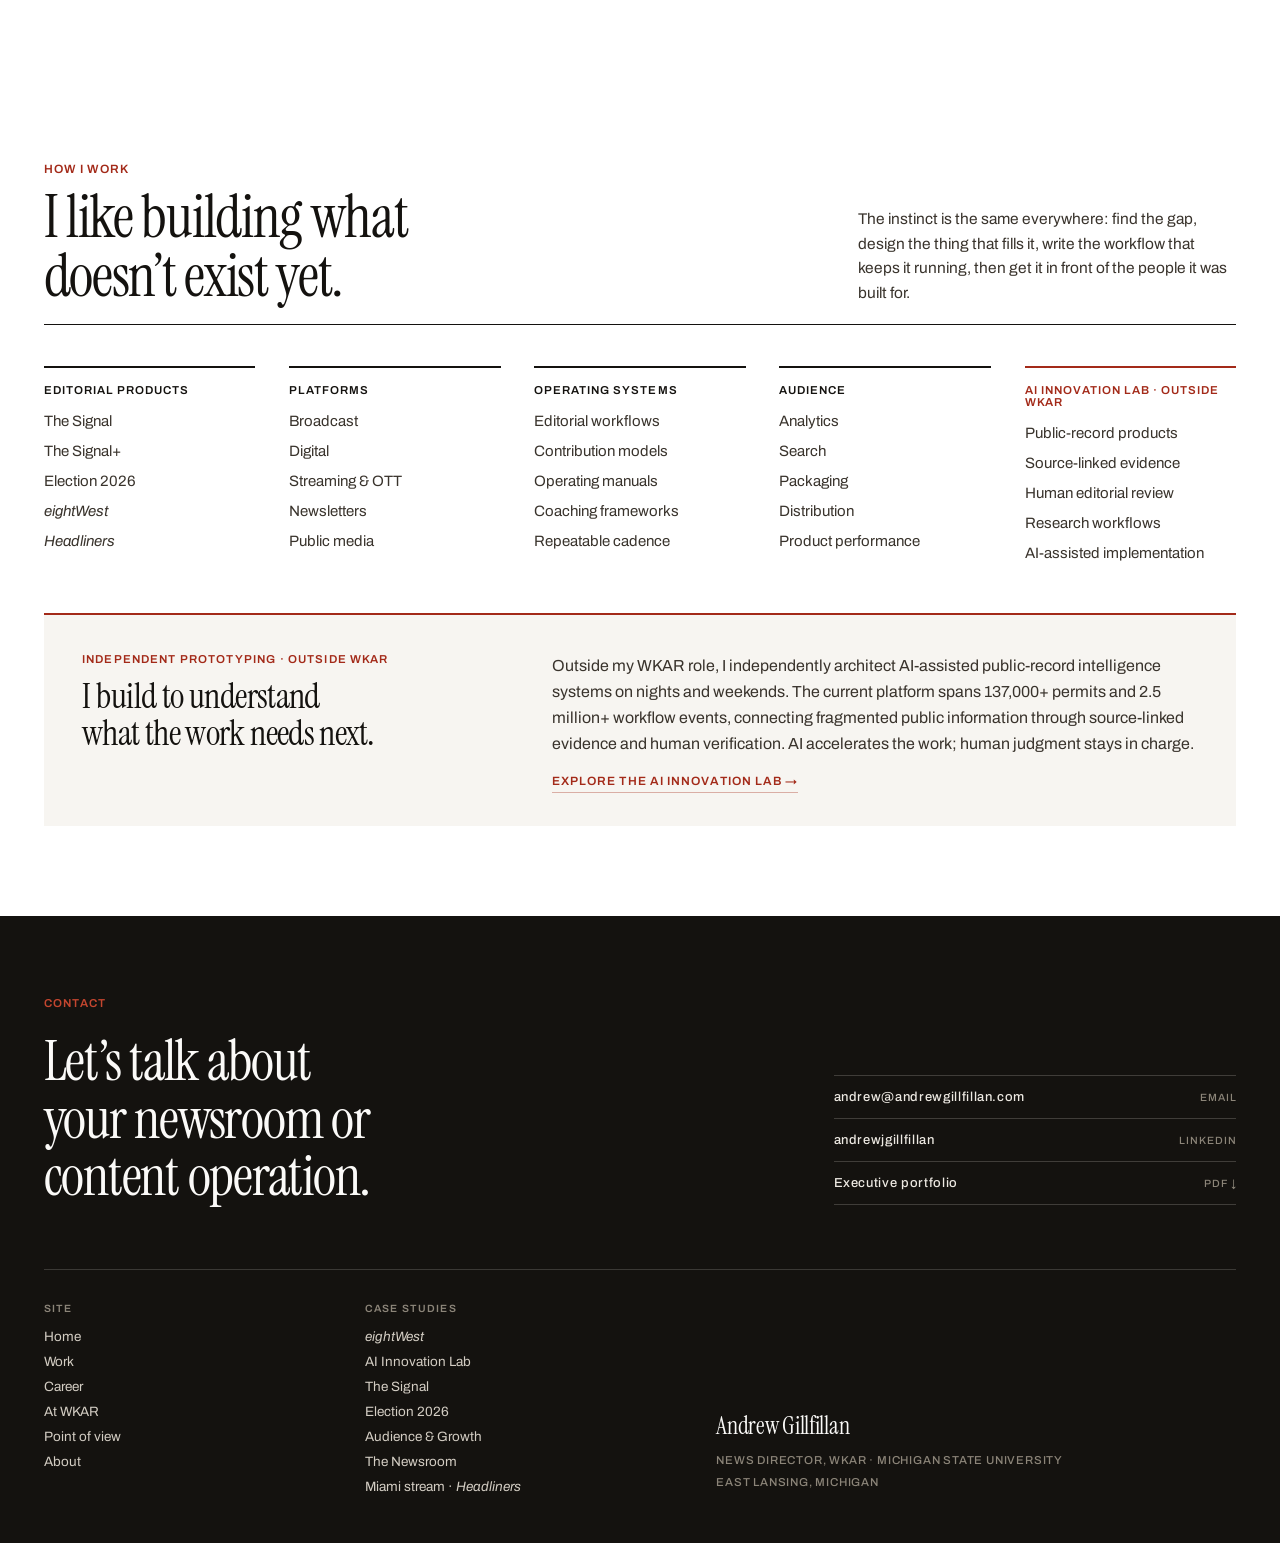
==== commit fcac97ec: "Election Night: note @wkarnews launched before the election to bring WKAR News to social media Co-Au" ====
--- a/index.html
+++ b/index.html
@@ -309,7 +309,7 @@
 <div class="ag-home-work-copy" style="display:flex; gap:16px; padding-top:18px;">
 <span style="font-size:11.5px; font-weight:600; letter-spacing:.08em; color:#A32A19; padding-top:8px;">04</span>
 <div><h3 style="margin:0; font-family:'Instrument Serif',Georgia,serif; font-weight:400; font-size:clamp(25px,2.3vw,34px); line-height:1.06; letter-spacing:-.015em;">Election 2026</h3>
-<p style="margin:10px 0 0; font-size:15px; line-height:1.56; color:#39332C; max-width:44ch; text-wrap:pretty;">I turned the 2026 strategy into a political brand and dedicated destination: product structure, sections, editorial promise and launch plan, supported by a full-time local politics reporter I hired to deepen the coverage. On Election Night the brand carried WKAR across web, a new Instagram channel and The Signal+.</p>
+<p style="margin:10px 0 0; font-size:15px; line-height:1.56; color:#39332C; max-width:44ch; text-wrap:pretty;">I turned the 2026 strategy into a political brand and dedicated destination: product structure, sections, editorial promise and launch plan, supported by a full-time local politics reporter I hired to deepen the coverage. On Election Night the brand carried WKAR across web, the newsroom's new Instagram channel and The Signal+.</p>
 <p style="margin:12px 0 0; font-size:10.5px; font-weight:500; letter-spacing:.08em; text-transform:uppercase; color:#7B7368;">Strategy · Architecture · Service</p></div>
 </div>
 </a>
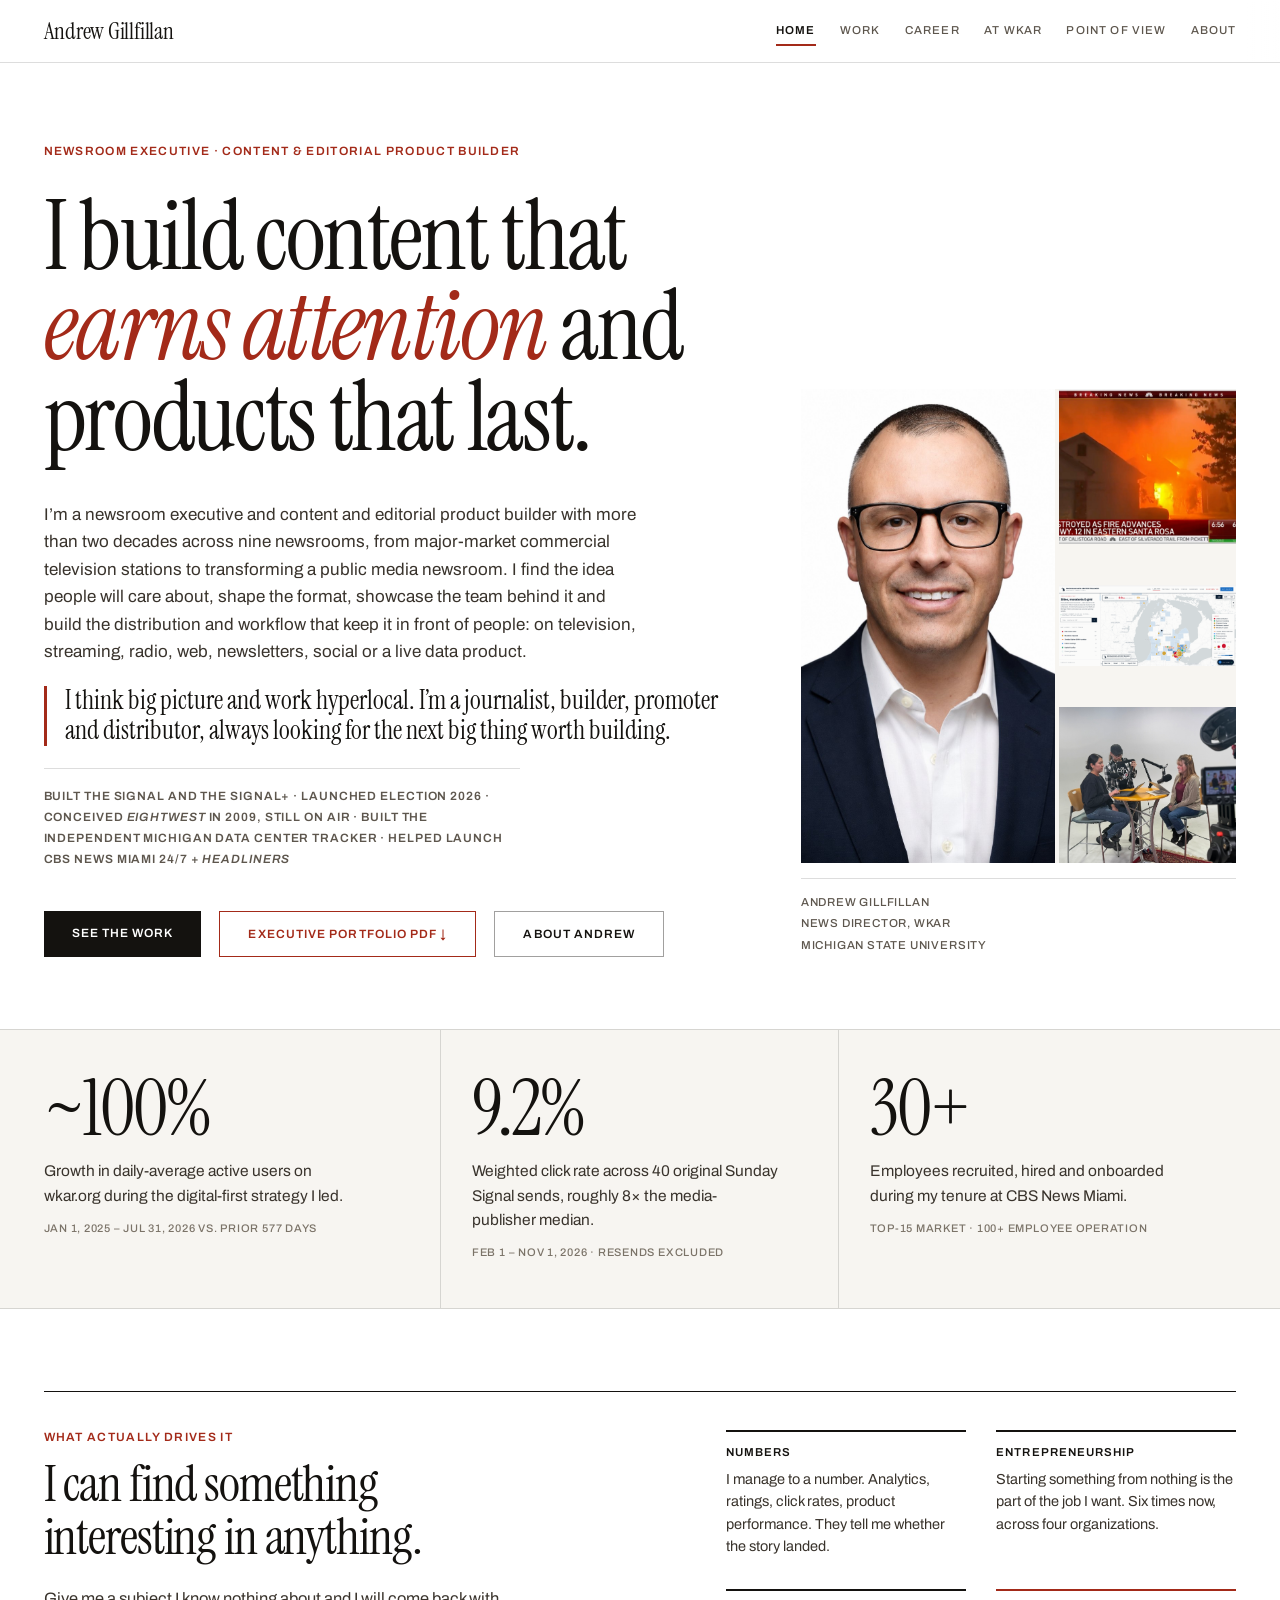
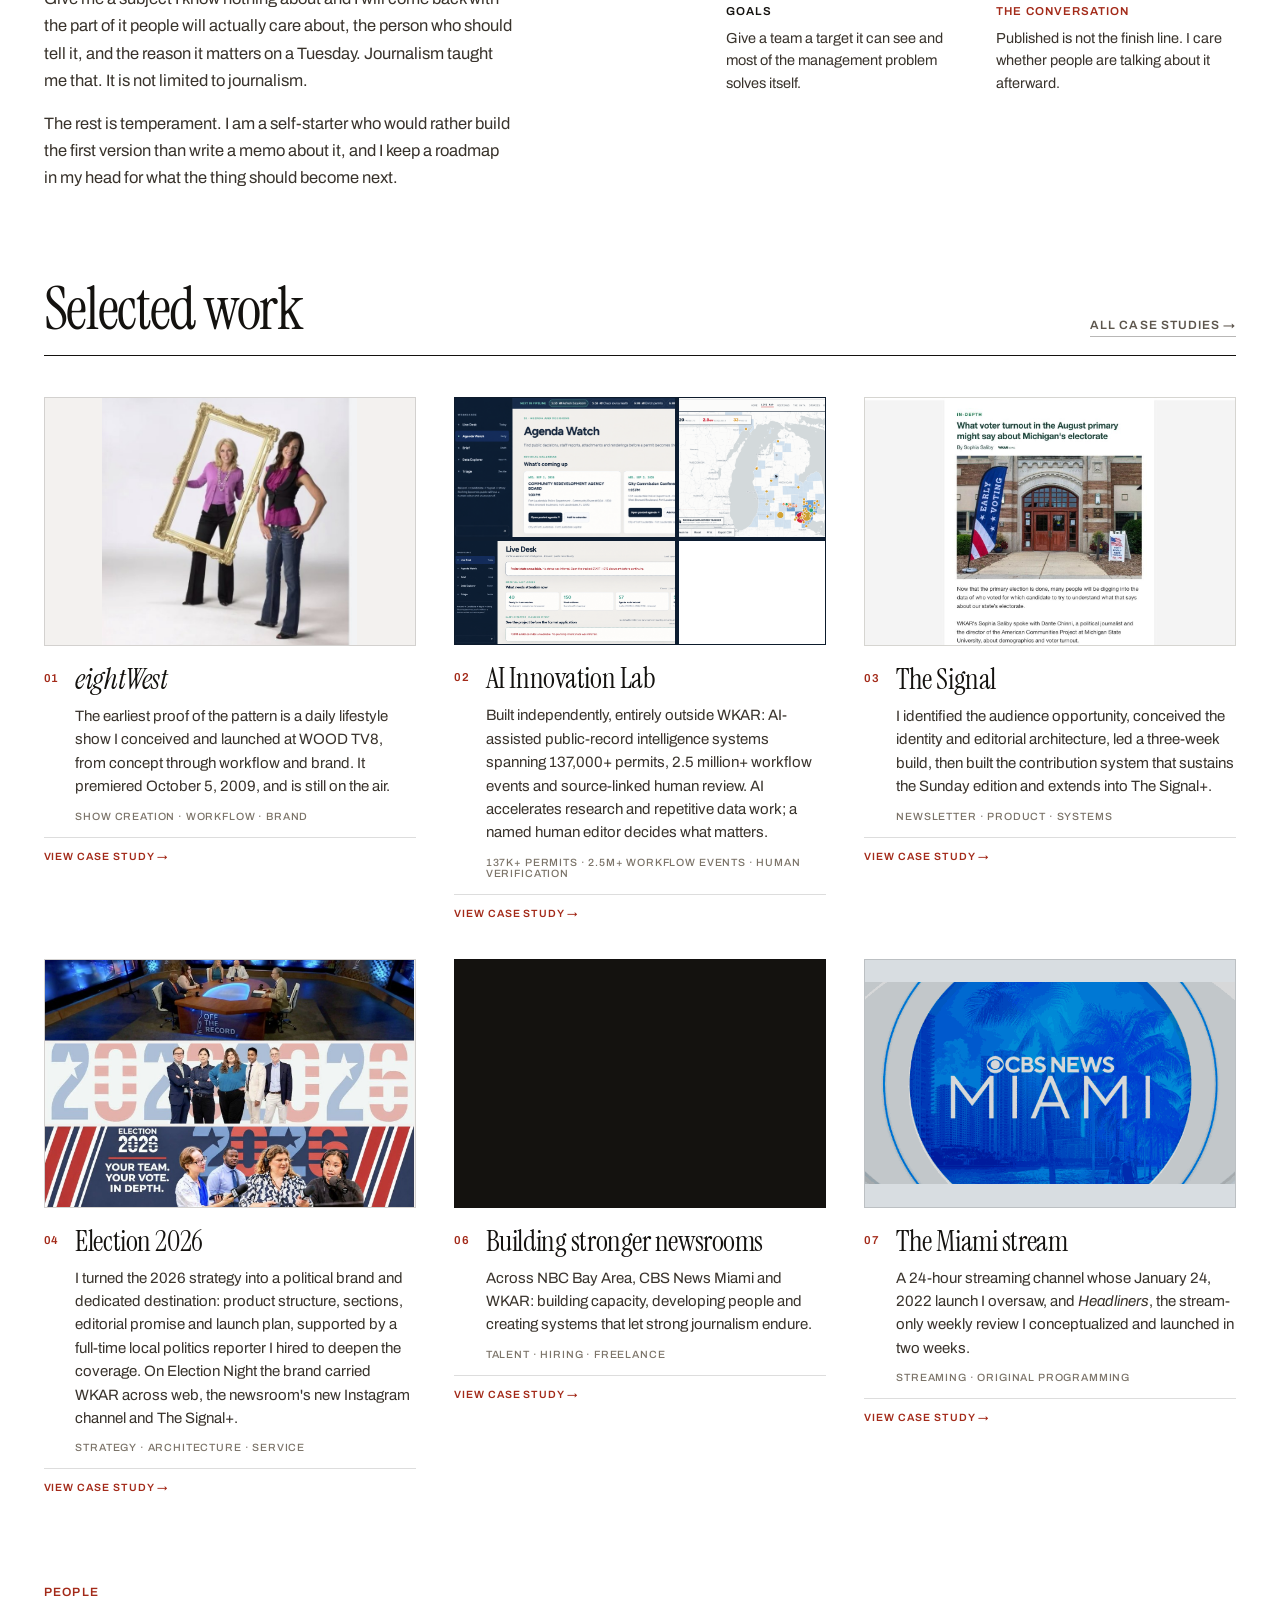
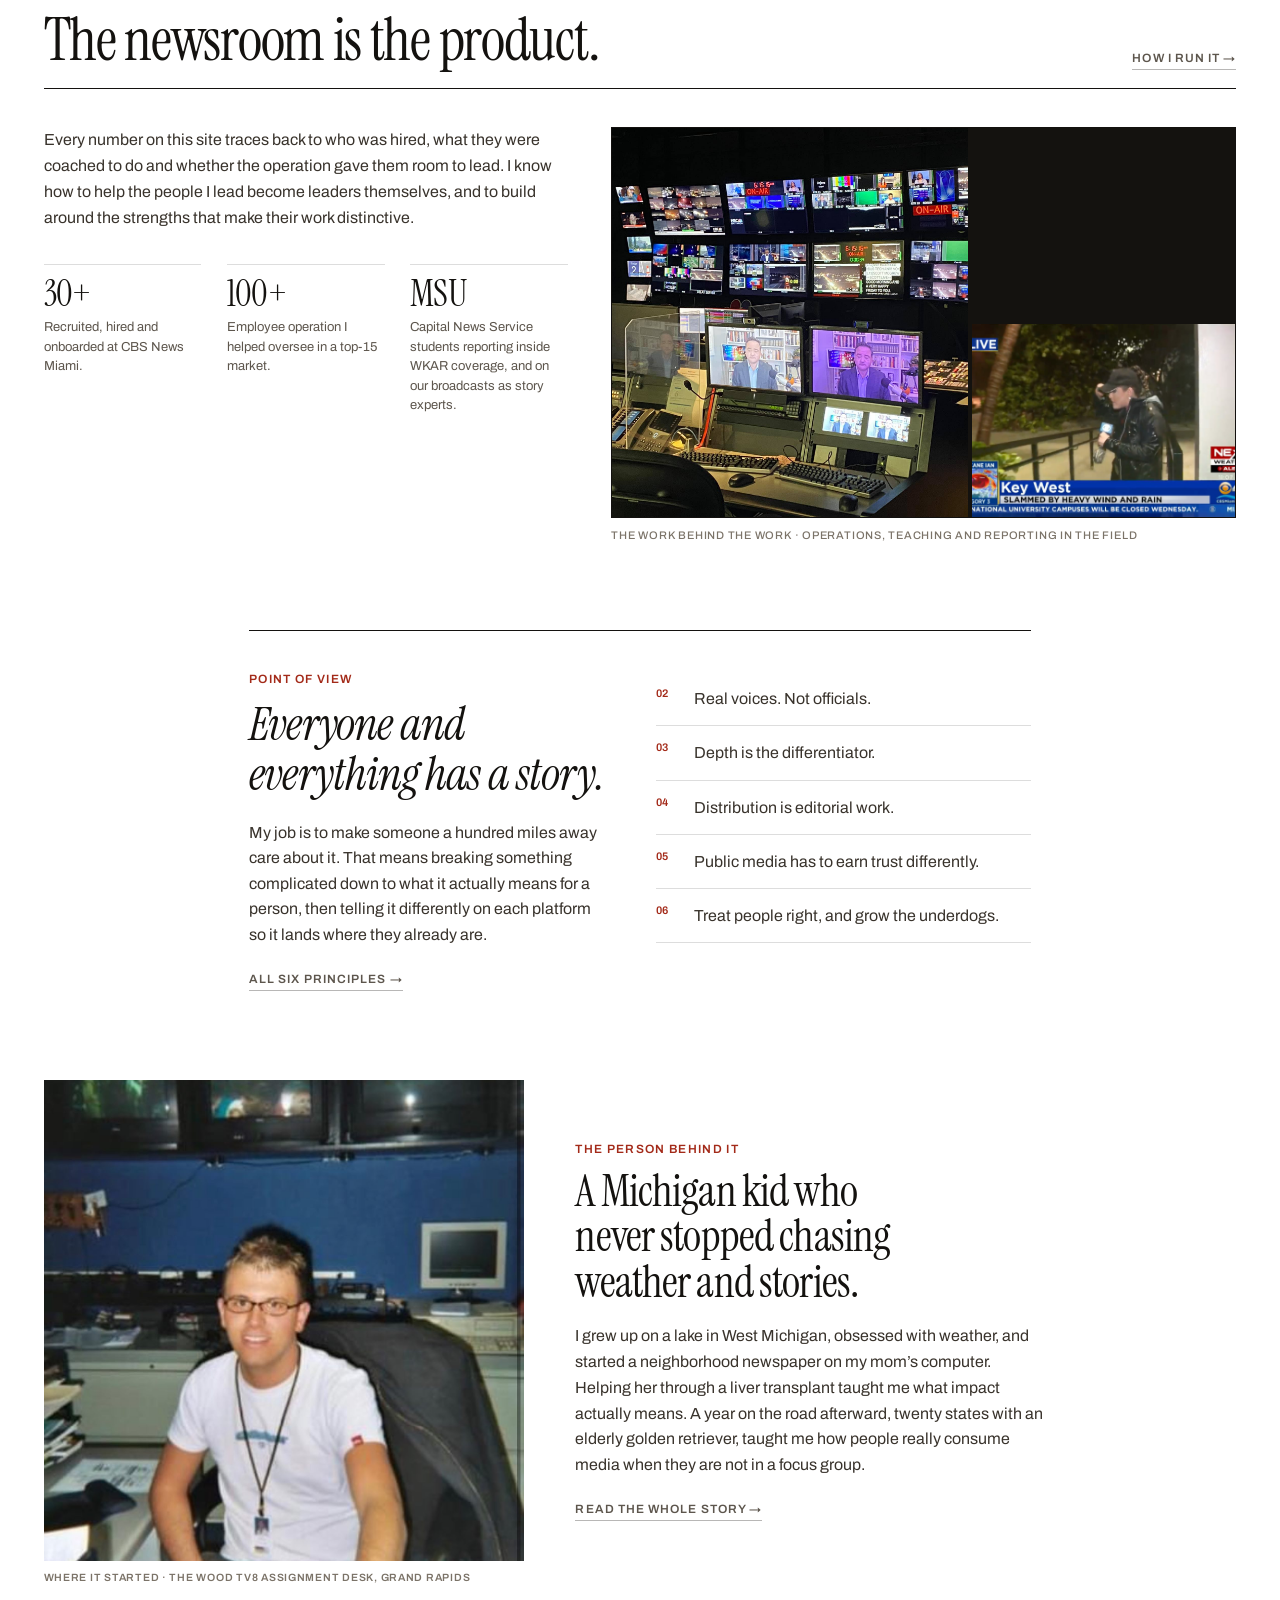
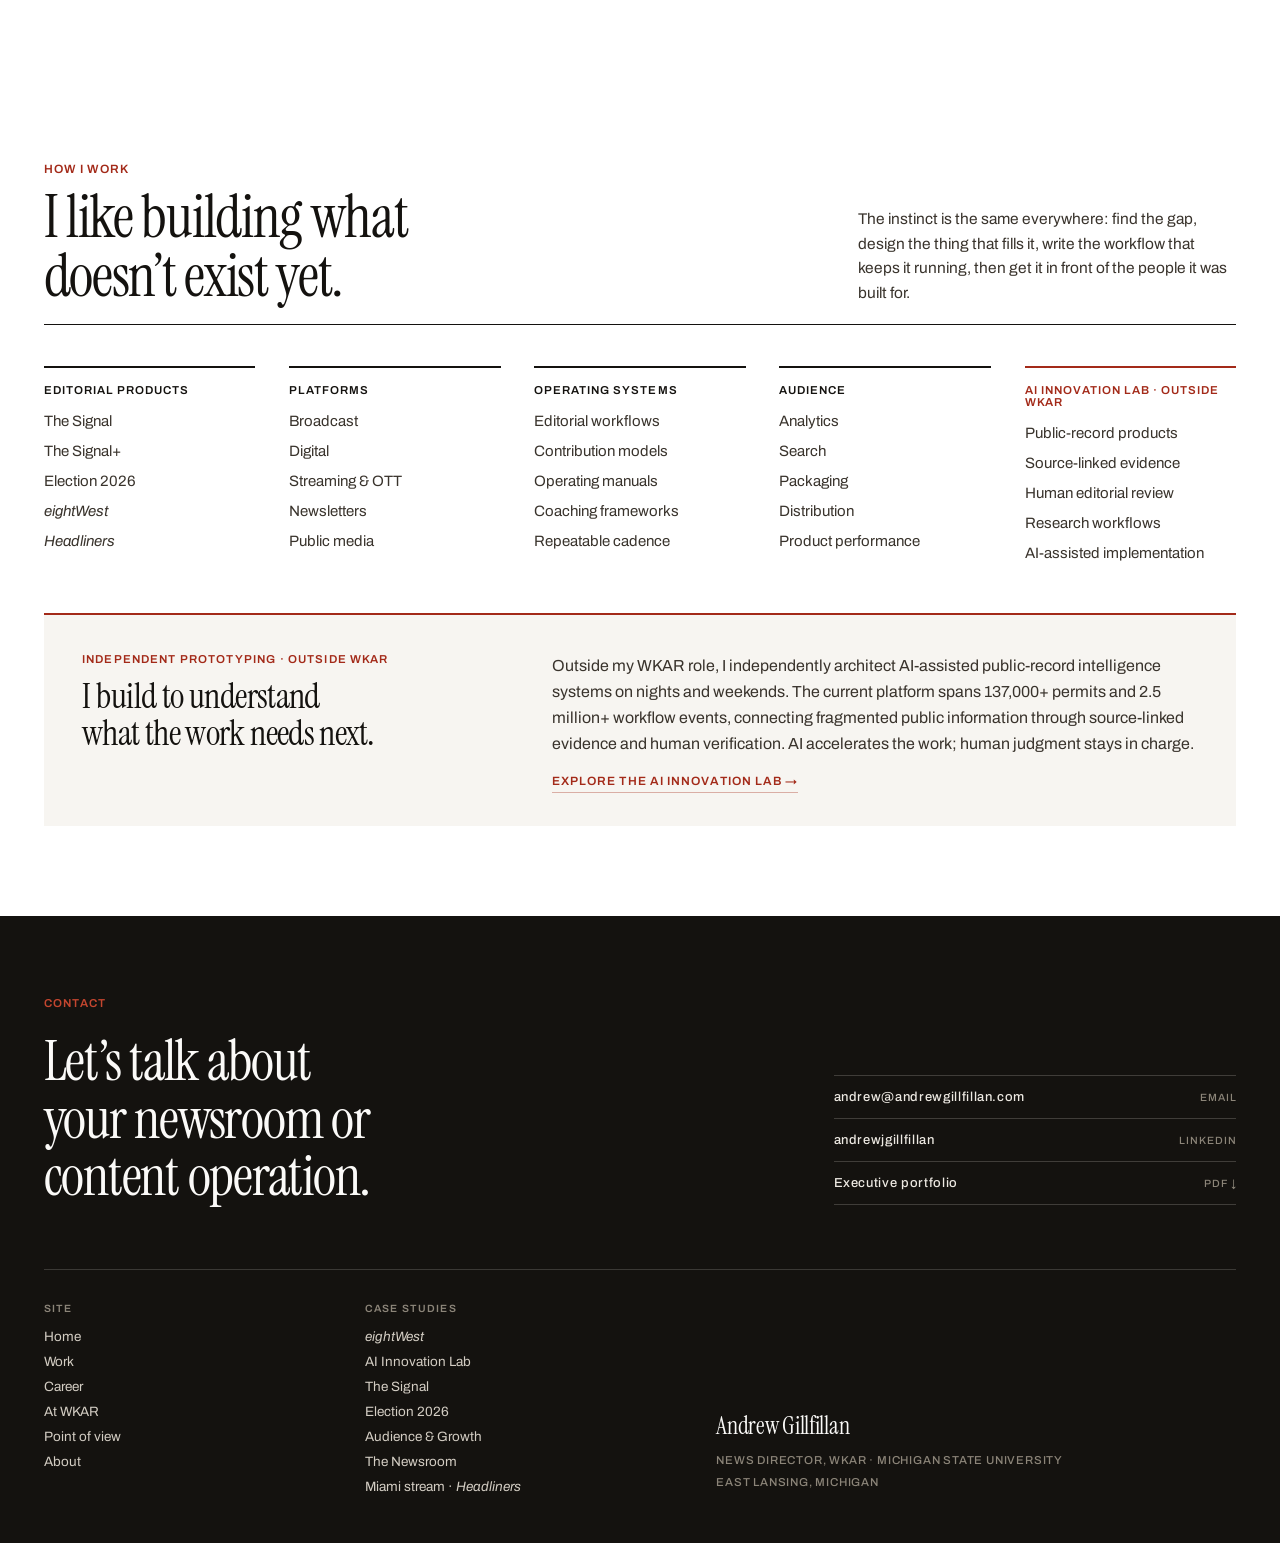
==== commit 7db58251: "Election 2026: rotating Election Night hero banner at top of case study; hero composite on homepage " ====
--- a/index.html
+++ b/index.html
@@ -305,7 +305,7 @@
 </div>
 </a>
 <a class="ag-hover-11" href="election-2026.html" style="display:block;">
-<div class="ag-home-work-image" style="overflow:hidden; background:#F3F1EF; border:1px solid rgba(20,18,15,.14);"><img alt="The WKAR team recording an Election 2026 studio conversation" decoding="async" loading="lazy" src="assets/election-2026-live/election-studio-recording.jpeg" style="width:100%; aspect-ratio:3/2; object-fit:cover; object-position:center 48%;" width="1320" height="925"/></div>
+<div class="ag-home-work-image" style="overflow:hidden; background:#F3F1EF; border:1px solid rgba(20,18,15,.14);"><img alt="The three rotating Election 2026 hero designs from the wkar.org homepage on Election Night: Off the Record, the politics team, and Your team. Your vote. In depth." decoding="async" loading="lazy" src="assets/election-night/hero-stack.jpg" style="width:100%; aspect-ratio:3/2; object-fit:contain; background:#F3F1EF;" width="1240" height="827"/></div>
 <div class="ag-home-work-copy" style="display:flex; gap:16px; padding-top:18px;">
 <span style="font-size:11.5px; font-weight:600; letter-spacing:.08em; color:#A32A19; padding-top:8px;">04</span>
 <div><h3 style="margin:0; font-family:'Instrument Serif',Georgia,serif; font-weight:400; font-size:clamp(25px,2.3vw,34px); line-height:1.06; letter-spacing:-.015em;">Election 2026</h3>
